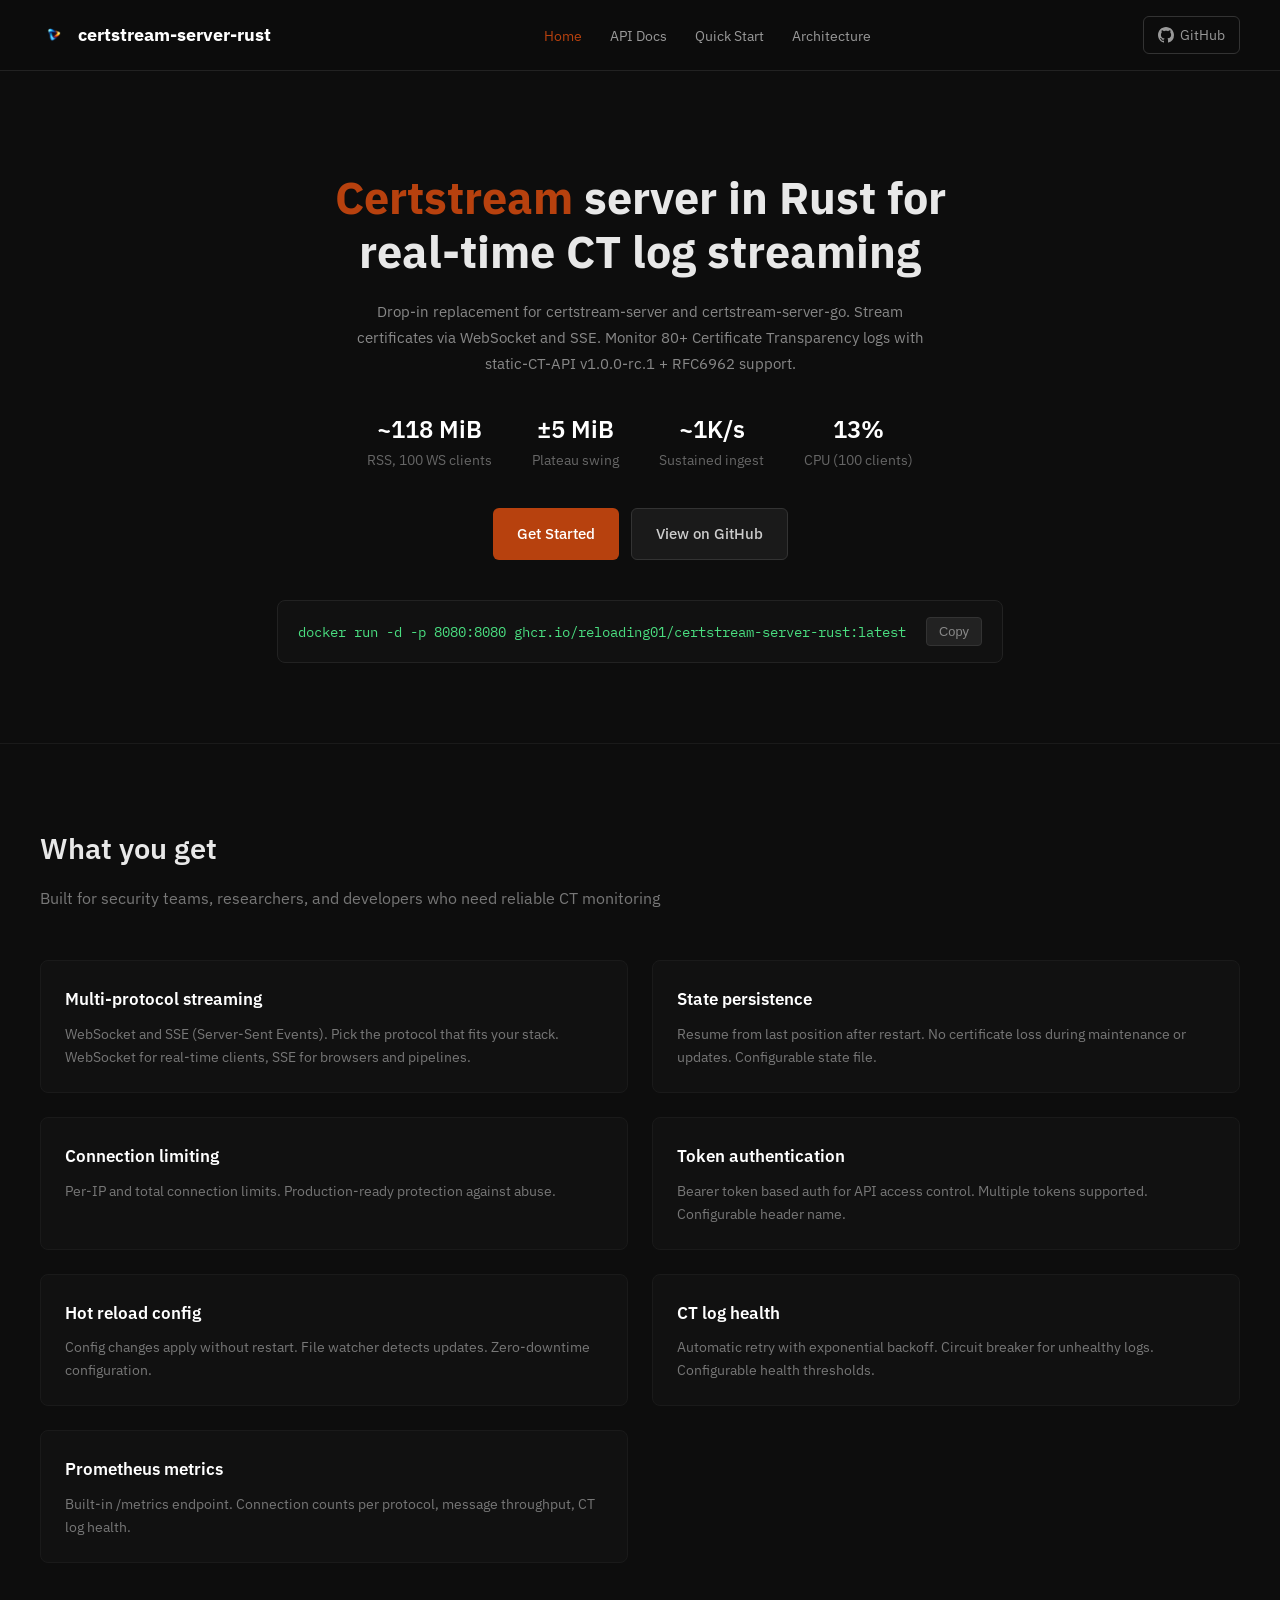
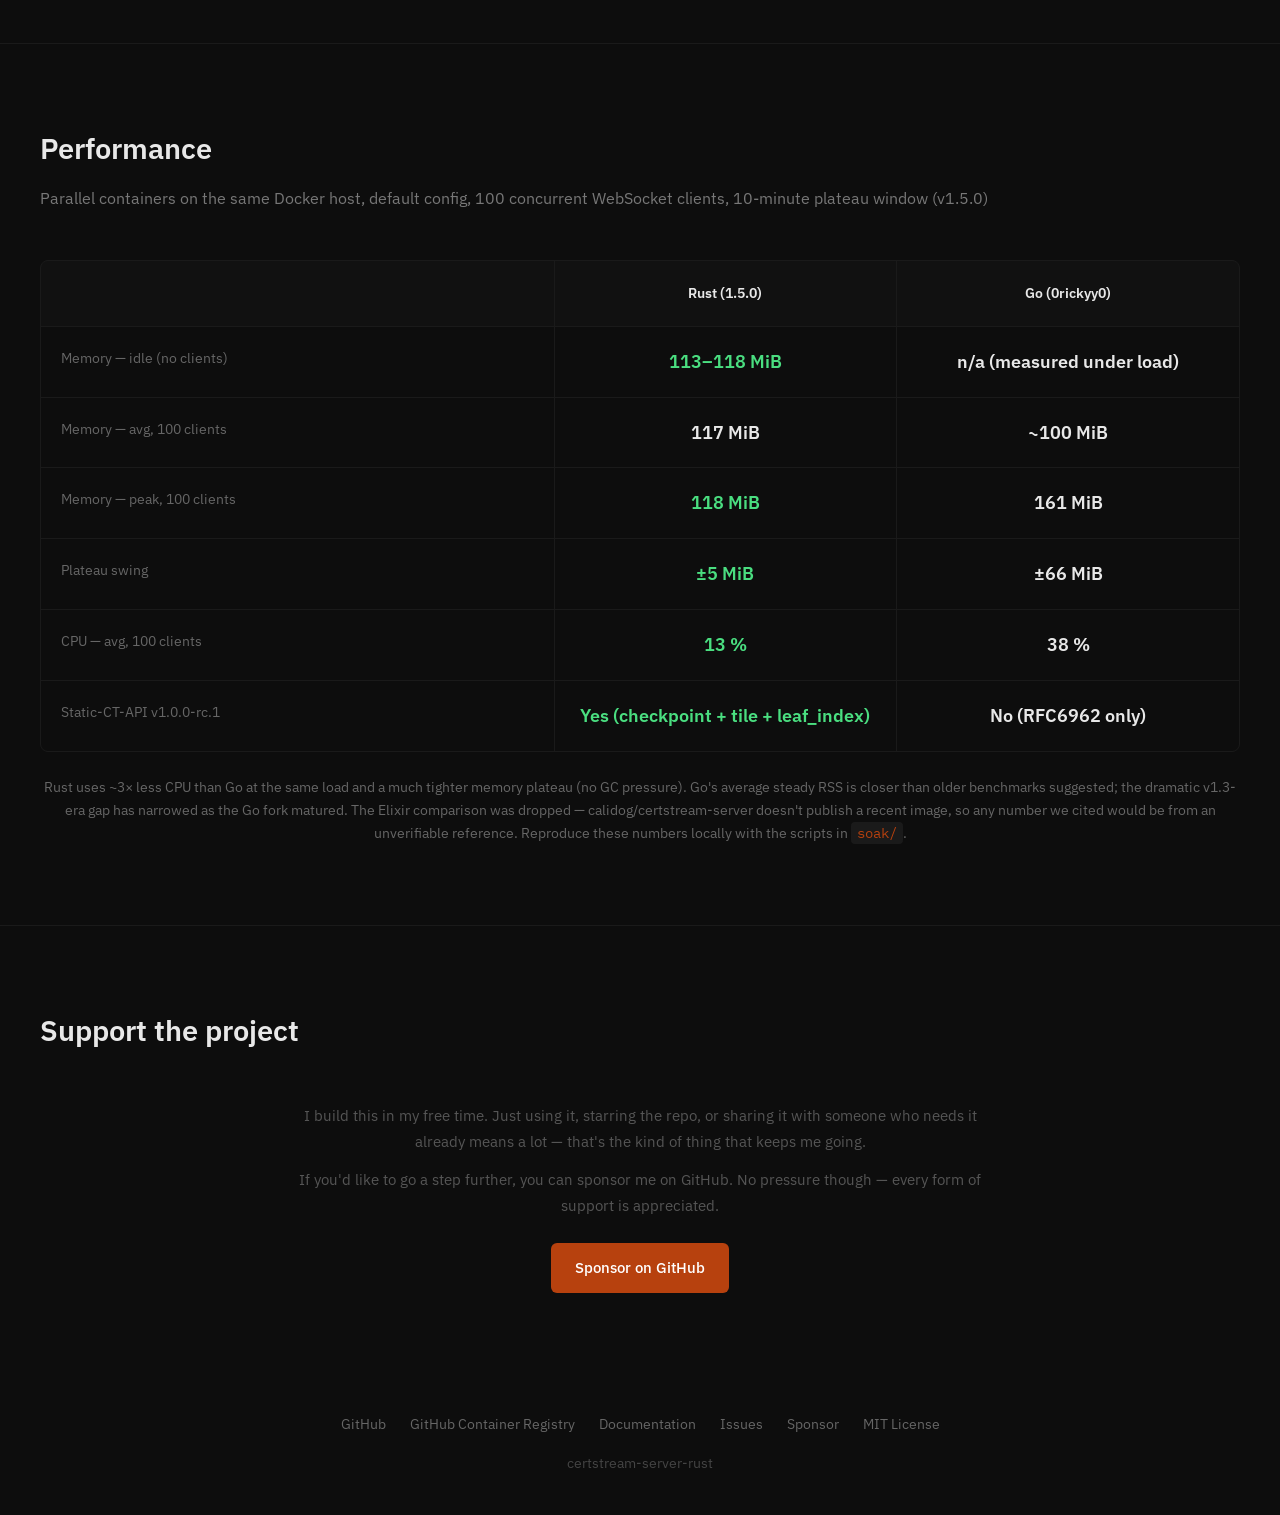
==== docs/index.html @ 07f06d92 "v1.5.0: correctness sweep, tier removal, memory tuning, dep upgrade major data-integrity fixes (full" ====
<!DOCTYPE html>
<html lang="en">
<head>
    <!-- Google tag (gtag.js) -->
    <script async src="https://www.googletagmanager.com/gtag/js?id=G-FKL0PZPXZL"></script>
    <script>
      window.dataLayer = window.dataLayer || [];
      function gtag(){dataLayer.push(arguments);}
      gtag("js", new Date());
      gtag("config", "G-FKL0PZPXZL");
    </script>
    <meta charset="UTF-8">
    <meta name="viewport" content="width=device-width, initial-scale=1.0">
    <title>Certstream Server Rust - Real-Time Certificate Transparency Log Streaming</title>
    <meta name="description" content="Certstream server written in Rust for real-time SSL/TLS certificate streaming. Aggregates certificates from 80+ CT logs via WebSocket and SSE. Drop-in replacement for certstream-server and certstream-server-go. ~118 MiB stable RSS, single shared issuer cache, static-CT-API v1.0.0-rc.1.">
    <meta name="keywords" content="certstream, certstream server, certstream rust, certstream-server-rust, certificate transparency, CT logs, SSL certificates, TLS certificates, real-time streaming, websocket, sse, rust server">
    <meta name="author" content="reloading01">
    <meta name="robots" content="index, follow">
    <link rel="canonical" href="https://certstream.dev/">
    <meta property="og:type" content="website">
    <meta property="og:url" content="https://certstream.dev/">
    <meta property="og:title" content="Certstream Server Rust - Real-Time Certificate Transparency Streaming">
    <meta property="og:description" content="Certstream server in Rust for real-time certificate streaming. Aggregates SSL/TLS certs from 80+ CT logs. WebSocket and SSE support. Zero-copy pipeline, ~118 MiB stable RSS under load.">
    <meta property="og:site_name" content="certstream-server-rust">
    <meta name="twitter:card" content="summary_large_image">
    <meta name="twitter:title" content="Certstream Server Rust - Real-Time Certificate Streaming">
    <meta name="twitter:description" content="Stream SSL/TLS certificates from 80+ CT logs in real-time. WebSocket and SSE. ~118 MiB stable RSS, ±5 MiB plateau under load. Static-CT-API v1.0.0-rc.1.">
    <meta name="theme-color" content="#b7410e">
    <link rel="icon" type="image/svg+xml" href="favicon.svg">
    <link rel="preconnect" href="https://fonts.googleapis.com">
    <link rel="preconnect" href="https://fonts.gstatic.com" crossorigin>
    <link href="https://fonts.googleapis.com/css2?family=IBM+Plex+Mono:wght@400;500;600&family=IBM+Plex+Sans:wght@400;500;600;700&display=swap" rel="stylesheet">
    <link rel="stylesheet" href="styles.css">
    <script type="application/ld+json">
    {
        "@context": "https://schema.org",
        "@type": "SoftwareApplication",
        "name": "certstream-server-rust",
        "description": "High-performance Certificate Transparency log streaming server written in Rust",
        "url": "https://certstream.dev/",
        "applicationCategory": "SecurityApplication",
        "operatingSystem": "Linux, macOS, Windows",
        "offers": {
            "@type": "Offer",
            "price": "0",
            "priceCurrency": "USD"
        },
        "aggregateRating": {
            "@type": "AggregateRating",
            "ratingValue": "5",
            "ratingCount": "12",
            "bestRating": "5",
            "worstRating": "1"
        },
        "author": {
            "@type": "Person",
            "name": "reloading01",
            "url": "https://github.com/reloading01"
        },
        "codeRepository": "https://github.com/reloading01/certstream-server-rust",
        "programmingLanguage": "Rust",
        "license": "https://opensource.org/licenses/MIT"
    }
    </script>
    <script type="application/ld+json">
    {
        "@context": "https://schema.org",
        "@type": "FAQPage",
        "mainEntity": [
            {
                "@type": "Question",
                "name": "What is Certstream?",
                "acceptedAnswer": {
                    "@type": "Answer",
                    "text": "Certstream is a service that aggregates certificates from Certificate Transparency logs and streams them in real-time. It provides a firehose of newly issued SSL/TLS certificates that developers can filter and process."
                }
            },
            {
                "@type": "Question",
                "name": "How is certstream-server-rust different from certstream-server-go?",
                "acceptedAnswer": {
                    "@type": "Answer",
                    "text": "certstream-server-rust v1.5.0 maintains ~118 MiB stable RSS under load (100 WebSocket clients), with a tight ±5 MiB plateau vs Go's ±66 MiB GC-driven swing. At the same load Rust uses ~3x less CPU than 0rickyy0/certstream-server-go. It also implements static-CT-API v1.0.0-rc.1 (checkpoint + tile + leaf_index extension), which the Go fork doesn't, and supports SSE in addition to WebSocket."
                }
            },
            {
                "@type": "Question",
                "name": "What protocols does certstream-server-rust support?",
                "acceptedAnswer": {
                    "@type": "Answer",
                    "text": "certstream-server-rust supports WebSocket and Server-Sent Events (SSE). This allows integration with browsers, command-line tools, and data pipelines."
                }
            },
            {
                "@type": "Question",
                "name": "Is there a free certstream API available?",
                "acceptedAnswer": {
                    "@type": "Answer",
                    "text": "You can self-host certstream-server-rust for free using Docker. Run `docker run -d -p 8080:8080 ghcr.io/reloading01/certstream-server-rust:latest` and connect via WebSocket at ws://localhost:8080/ or SSE at http://localhost:8080/sse."
                }
            },
            {
                "@type": "Question",
                "name": "How do I connect to the certstream API?",
                "acceptedAnswer": {
                    "@type": "Answer",
                    "text": "Self-host with Docker, then connect to ws://localhost:8080/ via WebSocket, or use `curl -N http://localhost:8080/sse` for Server-Sent Events. Python users can use the certstream library: certstream.listen_for_events(callback, url='ws://localhost:8080/'). See the Quick Start guide for details."
                }
            },
            {
                "@type": "Question",
                "name": "What can I use the certstream API for?",
                "acceptedAnswer": {
                    "@type": "Answer",
                    "text": "Common use cases: phishing domain detection, brand monitoring, security research, threat intelligence, certificate inventory, and discovering newly registered domains. The certstream API streams every newly issued SSL/TLS certificate in real-time from 60+ Certificate Transparency logs."
                }
            }
        ]
    }
    </script>
</head>
<body>
    <header>
        <div class="wrap">
            <a href="/" class="logo"><img src="logo.png" alt="Certstream" style="height:28px;width:auto;display:block;">certstream-server-rust</a>
            <nav>
                <ul class="nav-links">
                    <li><a href="/" class="active">Home</a></li>
                    <li><a href="docs.html">API Docs</a></li>
                    <li><a href="quickstart.html">Quick Start</a></li>
                    <li><a href="architecture.html">Architecture</a></li>
                </ul>
            </nav>
            <button class="mobile-menu-btn" onclick="document.getElementById('mobile-nav').classList.add('active')"><span></span><span></span><span></span></button>
            <a href="https://github.com/reloading01/certstream-server-rust" class="gh-link" target="_blank" rel="noopener">
                <svg width="16" height="16" viewBox="0 0 24 24" fill="currentColor"><path d="M12 0C5.37 0 0 5.37 0 12c0 5.31 3.435 9.795 8.205 11.385.6.105.825-.255.825-.57 0-.285-.015-1.23-.015-2.235-3.015.555-3.795-.735-4.035-1.41-.135-.345-.72-1.41-1.23-1.695-.42-.225-1.02-.78-.015-.795.945-.015 1.62.87 1.845 1.23 1.08 1.815 2.805 1.305 3.495.99.105-.78.42-1.305.765-1.605-2.67-.3-5.46-1.335-5.46-5.925 0-1.305.465-2.385 1.23-3.225-.12-.3-.54-1.53.12-3.18 0 0 1.005-.315 3.3 1.23.96-.27 1.98-.405 3-.405s2.04.135 3 .405c2.295-1.56 3.3-1.23 3.3-1.23.66 1.65.24 2.88.12 3.18.765.84 1.23 1.905 1.23 3.225 0 4.605-2.805 5.625-5.475 5.925.435.375.81 1.095.81 2.22 0 1.605-.015 2.895-.015 3.3 0 .315.225.69.825.57A12.02 12.02 0 0024 12c0-6.63-5.37-12-12-12z"/></svg>
                GitHub
            </a>
        </div>
    </header>
    <div class="mobile-nav" id="mobile-nav">
        <div class="mobile-nav-header">
            <a href="/" class="logo"><img src="logo.png" alt="Certstream" style="height:28px;width:auto;display:block;">certstream-server-rust</a>
            <button class="mobile-nav-close" onclick="document.getElementById('mobile-nav').classList.remove('active')">&times;</button>
        </div>
        <ul class="mobile-nav-links">
            <li><a href="/" class="active">Home</a></li>
            <li><a href="docs.html">API Docs</a></li>
            <li><a href="quickstart.html">Quick Start</a></li>
            <li><a href="architecture.html">Architecture</a></li>
            <li><a href="https://github.com/reloading01/certstream-server-rust" target="_blank" rel="noopener">GitHub</a></li>
        </ul>
    </div>

    <main>
        <section class="hero">
            <div class="wrap">
                <h1><span class="hl">Certstream</span> server in Rust for real-time CT log streaming</h1>
                <p class="hero-desc">
                    Drop-in replacement for certstream-server and certstream-server-go. Stream certificates via WebSocket and SSE.
                    Monitor 80+ Certificate Transparency logs with static-CT-API v1.0.0-rc.1 + RFC6962 support.
                </p>
                <div class="hero-stats">
                    <div class="hero-stat">
                        <strong>~118 MiB</strong>
                        <span>RSS, 100 WS clients</span>
                    </div>
                    <div class="hero-stat">
                        <strong>±5 MiB</strong>
                        <span>Plateau swing</span>
                    </div>
                    <div class="hero-stat">
                        <strong>~1K/s</strong>
                        <span>Sustained ingest</span>
                    </div>
                    <div class="hero-stat">
                        <strong>13%</strong>
                        <span>CPU (100 clients)</span>
                    </div>
                    </div>
                </div>
                <div class="hero-actions">
                    <a href="https://github.com/reloading01/certstream-server-rust#quick-start" class="btn btn-primary" target="_blank" rel="noopener">Get Started</a>
                    <a href="https://github.com/reloading01/certstream-server-rust" class="btn btn-secondary" target="_blank" rel="noopener">View on GitHub</a>
                </div>
                <div class="install-box">
                    <code>docker run -d -p 8080:8080 ghcr.io/reloading01/certstream-server-rust:latest</code>
                    <button onclick="navigator.clipboard.writeText('docker run -d -p 8080:8080 ghcr.io/reloading01/certstream-server-rust:latest');this.textContent='Copied!'">Copy</button>
                </div>
            </div>
        </section>

        <section id="features">
            <div class="wrap">
                <div class="section-header">
                    <h2>What you get</h2>
                    <p>Built for security teams, researchers, and developers who need reliable CT monitoring</p>
                </div>
                <div class="features-list">
                    <div class="feature-item">
                        <h3>Multi-protocol streaming</h3>
                        <p>WebSocket and SSE (Server-Sent Events). Pick the protocol that fits your stack. WebSocket for real-time clients, SSE for browsers and pipelines.</p>
                    </div>
                    <div class="feature-item">
                        <h3>State persistence</h3>
                        <p>Resume from last position after restart. No certificate loss during maintenance or updates. Configurable state file.</p>
                    </div>
                    <div class="feature-item">
                        <h3>Connection limiting</h3>
                        <p>Per-IP and total connection limits. Production-ready protection against abuse.</p>
                    </div>
                    <div class="feature-item">
                        <h3>Token authentication</h3>
                        <p>Bearer token based auth for API access control. Multiple tokens supported. Configurable header name.</p>
                    </div>
                    <div class="feature-item">
                        <h3>Hot reload config</h3>
                        <p>Config changes apply without restart. File watcher detects updates. Zero-downtime configuration.</p>
                    </div>
                    <div class="feature-item">
                        <h3>CT log health</h3>
                        <p>Automatic retry with exponential backoff. Circuit breaker for unhealthy logs. Configurable health thresholds.</p>
                    </div>
                    <div class="feature-item">
                        <h3>Prometheus metrics</h3>
                        <p>Built-in /metrics endpoint. Connection counts per protocol, message throughput, CT log health.</p>
                    </div>
                </div>
            </div>
        </section>

        <section id="performance">
            <div class="wrap">
                <div class="section-header">
                    <h2>Performance</h2>
                    <p>Parallel containers on the same Docker host, default config, 100 concurrent WebSocket clients, 10-minute plateau window (v1.5.0)</p>
                </div>
                <div class="comparison-grid" style="grid-template-columns: 1.5fr 1fr 1fr;">
                    <div class="comparison-cell header"></div>
                    <div class="comparison-cell header">Rust (1.5.0)</div>
                    <div class="comparison-cell header">Go (0rickyy0)</div>
                    <div class="comparison-cell label">Memory — idle (no clients)</div>
                    <div class="comparison-cell"><span class="value best">113–118 MiB</span></div>
                    <div class="comparison-cell"><span class="value">n/a (measured under load)</span></div>
                    <div class="comparison-cell label">Memory — avg, 100 clients</div>
                    <div class="comparison-cell"><span class="value">117 MiB</span></div>
                    <div class="comparison-cell"><span class="value">~100 MiB</span></div>
                    <div class="comparison-cell label">Memory — peak, 100 clients</div>
                    <div class="comparison-cell"><span class="value best">118 MiB</span></div>
                    <div class="comparison-cell"><span class="value">161 MiB</span></div>
                    <div class="comparison-cell label">Plateau swing</div>
                    <div class="comparison-cell"><span class="value best">±5 MiB</span></div>
                    <div class="comparison-cell"><span class="value">±66 MiB</span></div>
                    <div class="comparison-cell label">CPU — avg, 100 clients</div>
                    <div class="comparison-cell"><span class="value best">13 %</span></div>
                    <div class="comparison-cell"><span class="value">38 %</span></div>
                    <div class="comparison-cell label">Static-CT-API v1.0.0-rc.1</div>
                    <div class="comparison-cell"><span class="value best">Yes (checkpoint + tile + leaf_index)</span></div>
                    <div class="comparison-cell"><span class="value">No (RFC6962 only)</span></div>
                </div>
                <p style="margin-top: 24px; color: #666; font-size: 0.85rem; text-align: center;">
                    Rust uses ~3× less CPU than Go at the same load and a much tighter memory plateau (no GC pressure). Go's average steady RSS is closer than older benchmarks suggested; the dramatic v1.3-era gap has narrowed as the Go fork matured. The Elixir comparison was dropped — calidog/certstream-server doesn't publish a recent image, so any number we cited would be from an unverifiable reference. Reproduce these numbers locally with the scripts in <code>soak/</code>.
                </p>
            </div>
        </section>

        <section id="support">
            <div class="wrap">
                <div class="section-header">
                    <h2>Support the project</h2>
                </div>
                <p style="max-width: 720px; margin: 0 auto; text-align: center; color: #555; line-height: 1.7;">
                    I build this in my free time. Just using it, starring the repo, or sharing it with someone who needs it already means a lot — that's the kind of thing that keeps me going.
                </p>
                <p style="max-width: 720px; margin: 12px auto 24px; text-align: center; color: #555; line-height: 1.7;">
                    If you'd like to go a step further, you can sponsor me on GitHub. No pressure though — every form of support is appreciated.
                </p>
                <div style="text-align: center;">
                    <a href="https://github.com/sponsors/reloading01" class="btn btn-primary" target="_blank" rel="noopener">Sponsor on GitHub</a>
                </div>
            </div>
        </section>

    </main>

    <footer>
        <div class="wrap">
            <div class="links">
                <a href="https://github.com/reloading01/certstream-server-rust" target="_blank" rel="noopener">GitHub</a>
                <a href="https://github.com/reloading01/certstream-server-rust/pkgs/container/certstream-server-rust" target="_blank" rel="noopener">GitHub Container Registry</a>
                <a href="docs.html">Documentation</a>
                <a href="https://github.com/reloading01/certstream-server-rust/issues" target="_blank" rel="noopener">Issues</a>
                <a href="https://github.com/sponsors/reloading01" target="_blank" rel="noopener">Sponsor</a>
                <a href="https://github.com/reloading01/certstream-server-rust/blob/main/LICENSE" target="_blank" rel="noopener">MIT License</a>
            </div>
            <p>certstream-server-rust</p>
        </div>
    </footer>
</body>
</html>
---- docs/styles.css ----
* { margin: 0; padding: 0; box-sizing: border-box; }
body {
    font-family: 'IBM Plex Sans', system-ui, sans-serif;
    background: #0d0d0d;
    color: #e8e8e8;
    line-height: 1.7;
}
code, pre, .mono { font-family: 'IBM Plex Mono', monospace; }
a { color: #b7410e; text-decoration: none; }
a:hover { text-decoration: underline; }
.wrap { max-width: 1400px; margin: 0 auto; padding: 0 40px; }

header {
    border-bottom: 1px solid #222;
    padding: 16px 0;
    position: sticky;
    top: 0;
    background: rgba(13,13,13,0.95);
    backdrop-filter: blur(8px);
    z-index: 100;
}
header .wrap {
    display: flex;
    justify-content: space-between;
    align-items: center;
}
.logo {
    font-weight: 700;
    font-size: 1.1rem;
    color: #fff;
    display: flex;
    align-items: center;
    gap: 10px;
}
.logo img {
    height: 56px;
    width: auto;
    display: block;
    flex-shrink: 0;
    border-radius: 6px;
    mix-blend-mode: lighten;
}
.logo:hover { text-decoration: none; }
.nav-links {
    display: flex;
    gap: 28px;
    list-style: none;
}
.nav-links a { color: #999; font-size: 0.9rem; }
.nav-links a:hover { color: #fff; text-decoration: none; }
.nav-links a.active { color: #b7410e; }
.gh-link {
    display: flex;
    align-items: center;
    gap: 6px;
    color: #999;
    font-size: 0.9rem;
    border: 1px solid #333;
    padding: 6px 14px;
    border-radius: 6px;
}
.gh-link:hover { border-color: #555; color: #fff; text-decoration: none; }

.hero {
    padding: 100px 0 80px;
    border-bottom: 1px solid #1a1a1a;
    text-align: center;
}
.hero h1 {
    font-size: 2.8rem;
    font-weight: 700;
    line-height: 1.2;
    margin-bottom: 20px;
    max-width: 700px;
    margin-left: auto;
    margin-right: auto;
}
.hero h1 .hl { color: #b7410e; }
.hero-desc {
    font-size: 1.15rem;
    color: #888;
    max-width: 600px;
    margin: 0 auto 32px;
}
.hero-stats {
    display: flex;
    gap: 40px;
    margin-bottom: 36px;
    flex-wrap: wrap;
    justify-content: center;
}
.hero-stat { display: flex; flex-direction: column; }
.hero-stat strong { font-size: 1.5rem; color: #fff; font-weight: 600; }
.hero-stat span { font-size: 0.85rem; color: #666; }
.hero-actions { display: flex; gap: 12px; flex-wrap: wrap; justify-content: center; }

.btn {
    padding: 12px 24px;
    border-radius: 6px;
    font-weight: 500;
    font-size: 0.95rem;
    display: inline-flex;
    align-items: center;
    gap: 8px;
}
.btn-primary { background: #b7410e; color: #fff; }
.btn-primary:hover { background: #9a370c; text-decoration: none; }
.btn-secondary { background: #1a1a1a; color: #ccc; border: 1px solid #333; }
.btn-secondary:hover { border-color: #555; text-decoration: none; }

.install-box {
    background: #111;
    border: 1px solid #222;
    border-radius: 8px;
    padding: 16px 20px;
    margin: 40px auto 0;
    display: inline-flex;
    justify-content: space-between;
    align-items: center;
    gap: 20px;
}
.install-box code { color: #4ade80; font-size: 0.9rem; }
.install-box button {
    background: #222;
    border: 1px solid #333;
    color: #888;
    padding: 6px 12px;
    border-radius: 4px;
    cursor: pointer;
    font-size: 0.8rem;
}
.install-box button:hover { color: #fff; border-color: #444; }

section { padding: 80px 0; border-bottom: 1px solid #1a1a1a; }
section:last-of-type { border-bottom: none; }
.section-header { margin-bottom: 48px; }
.section-header h2 { font-size: 1.8rem; font-weight: 600; margin-bottom: 12px; }
.section-header p { color: #777; font-size: 1rem; }
section h3 { font-size: 1.1rem; font-weight: 600; color: #ccc; margin-bottom: 16px; margin-top: 32px; }
section h3:first-of-type { margin-top: 0; }
section > .wrap > p { color: #888; font-size: 0.95rem; }
section > .wrap > p code { background: #1a1a1a; padding: 2px 6px; border-radius: 4px; color: #b7410e; font-size: 0.85rem; }
section > .wrap > p strong { color: #4ade80; }

.page-header {
    padding: 60px 0 40px;
    border-bottom: 1px solid #1a1a1a;
}
.page-header h1 { font-size: 2.2rem; font-weight: 700; margin-bottom: 12px; }
.page-header p { color: #777; font-size: 1.1rem; }

.features-list { display: grid; grid-template-columns: repeat(2, 1fr); gap: 24px; }
.feature-item {
    background: #111;
    border: 1px solid #1a1a1a;
    border-radius: 8px;
    padding: 24px;
}
.feature-item h3 { font-size: 1.05rem; font-weight: 600; margin-bottom: 8px; color: #fff; }
.feature-item h3 a { color: #b7410e; }
.feature-item h3 a:hover { color: #d4520f; }
.feature-item p { color: #777; font-size: 0.9rem; line-height: 1.6; }
.feature-item ul { list-style: none; margin: 0; padding: 0; }
.feature-item ul li {
    color: #777;
    font-size: 0.9rem;
    line-height: 1.6;
    padding: 4px 0;
    padding-left: 16px;
    position: relative;
}
.feature-item ul li::before {
    content: "•";
    color: #b7410e;
    position: absolute;
    left: 0;
}
.feature-item ul li strong { color: #ccc; font-weight: 500; }

.endpoints-table { width: 100%; border-collapse: collapse; }
.endpoints-table th, .endpoints-table td {
    text-align: left;
    padding: 14px 16px;
    border-bottom: 1px solid #1a1a1a;
}
.endpoints-table th {
    color: #666;
    font-weight: 500;
    font-size: 0.85rem;
    text-transform: uppercase;
    letter-spacing: 0.5px;
}
.endpoints-table td { color: #999; }
.endpoints-table td strong { color: #4ade80; font-weight: 600; }
.endpoints-table code {
    background: #1a1a1a;
    padding: 4px 8px;
    border-radius: 4px;
    color: #b7410e;
    font-size: 0.85rem;
}

.code-examples { display: grid; grid-template-columns: repeat(3, 1fr); gap: 24px; }
.code-example {
    background: #0a0a0a;
    border: 1px solid #1a1a1a;
    border-radius: 8px;
    overflow: hidden;
}
.code-example-header {
    background: #111;
    padding: 12px 16px;
    border-bottom: 1px solid #1a1a1a;
    display: flex;
    align-items: center;
    gap: 8px;
}
.code-example-header .lang { font-weight: 600; font-size: 0.9rem; color: #fff; }
.code-example-header .tag {
    font-size: 0.7rem;
    background: #222;
    padding: 2px 8px;
    border-radius: 10px;
    color: #888;
}
.code-example pre {
    padding: 20px;
    overflow-x: auto;
    font-size: 0.85rem;
    line-height: 1.6;
    color: #aaa;
    white-space: pre-wrap;
    word-break: break-word;
}
.code-example .kw { color: #c678dd; }
.code-example .fn { color: #61afef; }
.code-example .str { color: #98c379; }
.code-example .cm { color: #5c6370; }
.code-example .var { color: #e5c07b; }

.clients-grid { display: grid; grid-template-columns: 1fr; gap: 12px; }
.client-card {
    background: #111;
    border: 1px solid #1a1a1a;
    border-radius: 8px;
    padding: 16px 24px;
    display: grid;
    grid-template-columns: 140px 1fr;
    align-items: center;
    gap: 24px;
}
.client-card-info h4 { font-size: 1rem; margin-bottom: 2px; color: #fff; }
.client-card-info p { font-size: 0.8rem; color: #666; margin: 0; }
.client-card code {
    display: block;
    background: #0a0a0a;
    padding: 12px 16px;
    border-radius: 6px;
    font-size: 0.9rem;
    color: #4ade80;
}

.comparison-grid {
    display: grid;
    grid-template-columns: repeat(3, 1fr);
    gap: 1px;
    background: #1a1a1a;
    border: 1px solid #1a1a1a;
    border-radius: 8px;
    overflow: hidden;
}
.comparison-cell { background: #0d0d0d; padding: 20px; text-align: center; }
.comparison-cell.header { background: #111; font-weight: 600; font-size: 0.9rem; }
.comparison-cell.label { text-align: left; color: #666; font-size: 0.85rem; }
.comparison-cell .value { font-size: 1.1rem; font-weight: 600; }
.comparison-cell .value.best { color: #4ade80; }

.usecases-grid { display: grid; grid-template-columns: repeat(2, 1fr); gap: 20px; }
.usecase { padding: 24px; border-left: 3px solid #222; }
.usecase:hover { border-left-color: #b7410e; }
.usecase h4 { font-size: 1rem; margin-bottom: 8px; color: #fff; }
.usecase p { color: #666; font-size: 0.9rem; }

.live-demo-container { display: grid; grid-template-columns: 1fr 300px; gap: 24px; }
.live-demo-box {
    background: #0a0a0a;
    border: 1px solid #1a1a1a;
    border-radius: 8px;
    overflow: hidden;
}
.live-demo-header {
    background: #111;
    padding: 12px 16px;
    border-bottom: 1px solid #1a1a1a;
    display: flex;
    justify-content: space-between;
    align-items: center;
}
.live-demo-header .title { display: flex; align-items: center; gap: 10px; font-size: 0.9rem; color: #fff; }
.live-demo-header .status-dot { width: 8px; height: 8px; border-radius: 50%; background: #666; }
.live-demo-header .status-dot.connected { background: #4ade80; }
.live-demo-header .status-dot.connecting { background: #fbbf24; animation: pulse 1s infinite; }
.live-demo-header .status-dot.error { background: #f87171; }
@keyframes pulse { 0%, 100% { opacity: 1; } 50% { opacity: 0.5; } }
.live-demo-controls { display: flex; gap: 8px; }
.live-demo-controls button {
    background: #222;
    border: 1px solid #333;
    color: #999;
    padding: 6px 14px;
    border-radius: 4px;
    cursor: pointer;
    font-size: 0.8rem;
    transition: all 0.2s;
}
.live-demo-controls button:hover { background: #333; color: #fff; }
.live-demo-controls button.active { background: #b7410e; border-color: #b7410e; color: #fff; }
.live-demo-controls select {
    background: #222;
    border: 1px solid #333;
    color: #999;
    padding: 6px 10px;
    border-radius: 4px;
    font-size: 0.8rem;
    cursor: pointer;
}
.live-demo-stream {
    height: 400px;
    overflow-y: auto;
    padding: 12px;
    font-size: 0.8rem;
    line-height: 1.5;
}
.live-demo-stream::-webkit-scrollbar { width: 6px; }
.live-demo-stream::-webkit-scrollbar-track { background: #111; }
.live-demo-stream::-webkit-scrollbar-thumb { background: #333; border-radius: 3px; }
.cert-entry {
    padding: 10px 12px;
    margin-bottom: 8px;
    background: #111;
    border-radius: 6px;
    border-left: 3px solid #b7410e;
    animation: slideIn 0.3s ease;
}
@keyframes slideIn { from { opacity: 0; transform: translateX(-10px); } to { opacity: 1; transform: translateX(0); } }
.cert-entry .domains {
    color: #4ade80;
    font-family: 'IBM Plex Mono', monospace;
    word-break: break-all;
    margin-bottom: 4px;
}
.cert-entry .meta { color: #666; font-size: 0.75rem; display: flex; gap: 12px; flex-wrap: wrap; }
.live-stats { display: flex; flex-direction: column; gap: 12px; }
.live-stat-card {
    background: #111;
    border: 1px solid #1a1a1a;
    border-radius: 8px;
    padding: 16px;
}
.live-stat-card h4 {
    font-size: 0.75rem;
    color: #666;
    text-transform: uppercase;
    letter-spacing: 0.5px;
    margin-bottom: 8px;
}
.live-stat-card .value { font-size: 1.5rem; font-weight: 600; color: #fff; }
.live-stat-card .value.highlight { color: #4ade80; }

.rate-limits-grid {
    display: grid;
    grid-template-columns: repeat(4, 1fr);
    gap: 16px;
    margin-bottom: 32px;
}
.rate-limit-card {
    background: #111;
    border: 1px solid #1a1a1a;
    border-radius: 8px;
    padding: 20px;
    text-align: center;
}
.rate-limit-card .limit-value { font-size: 1.8rem; font-weight: 700; color: #b7410e; margin-bottom: 4px; }
.rate-limit-card .limit-label { font-size: 0.85rem; color: #666; }

.hosting-options { display: grid; grid-template-columns: 1fr 1fr; gap: 24px; }
.hosting-option {
    background: #111;
    border: 1px solid #1a1a1a;
    border-radius: 8px;
    padding: 28px;
    position: relative;
}
.hosting-option.recommended { border-color: #b7410e; }
.hosting-option .badge {
    position: absolute;
    top: -10px;
    right: 20px;
    background: #b7410e;
    color: #fff;
    font-size: 0.7rem;
    padding: 4px 10px;
    border-radius: 4px;
    font-weight: 600;
}
.hosting-option h4 { font-size: 1.2rem; margin-bottom: 8px; color: #fff; }
.hosting-option .price { font-size: 1.5rem; font-weight: 700; color: #4ade80; margin-bottom: 16px; }
.hosting-option ul { list-style: none; margin-bottom: 20px; }
.hosting-option ul li {
    padding: 8px 0;
    color: #888;
    font-size: 0.9rem;
    display: flex;
    align-items: center;
    gap: 8px;
}
.hosting-option ul li::before { content: "\2713"; color: #4ade80; font-weight: bold; }
.hosting-option .action-btn {
    display: block;
    text-align: center;
    padding: 12px;
    border-radius: 6px;
    font-weight: 500;
    font-size: 0.9rem;
}
.hosting-option .action-btn.primary { background: #b7410e; color: #fff; }
.hosting-option .action-btn.primary:hover { background: #9a370c; text-decoration: none; }
.hosting-option .action-btn.secondary { background: #222; color: #ccc; border: 1px solid #333; }
.hosting-option .action-btn.secondary:hover { border-color: #555; text-decoration: none; }

footer {
    padding: 40px 0;
    text-align: center;
    color: #444;
    font-size: 0.85rem;
}
footer a { color: #666; }
footer .links { display: flex; justify-content: center; gap: 24px; margin-bottom: 16px; }

.mobile-menu-btn {
    display: none;
    background: none;
    border: none;
    color: #999;
    padding: 8px;
    cursor: pointer;
    flex-direction: column;
    gap: 5px;
    align-items: center;
    justify-content: center;
}
.mobile-menu-btn:hover { color: #fff; }
.mobile-menu-btn span {
    display: block;
    width: 22px;
    height: 2px;
    background: currentColor;
    border-radius: 1px;
    transition: all 0.2s;
}
.mobile-nav {
    display: none;
    position: fixed;
    top: 0;
    left: 0;
    right: 0;
    bottom: 0;
    background: rgba(13,13,13,0.98);
    z-index: 200;
    flex-direction: column;
    padding: 20px;
}
.mobile-nav.active { display: flex; }
.mobile-nav-header {
    display: flex;
    justify-content: space-between;
    align-items: center;
    padding-bottom: 20px;
    border-bottom: 1px solid #222;
    margin-bottom: 20px;
}
.mobile-nav-close {
    background: none;
    border: none;
    color: #999;
    font-size: 1.5rem;
    cursor: pointer;
    padding: 8px;
}
.mobile-nav-close:hover { color: #fff; }
.mobile-nav-links {
    list-style: none;
    display: flex;
    flex-direction: column;
    gap: 8px;
}
.mobile-nav-links a {
    display: block;
    padding: 16px 20px;
    color: #999;
    font-size: 1.1rem;
    border-radius: 8px;
    transition: all 0.2s;
}
.mobile-nav-links a:hover { background: #1a1a1a; color: #fff; text-decoration: none; }
.mobile-nav-links a.active { color: #b7410e; background: rgba(183,65,14,0.1); }

@media (max-width: 1100px) {
    .code-examples { grid-template-columns: 1fr; }
}

@media (max-width: 900px) {
    .features-list, .usecases-grid, .live-demo-container { grid-template-columns: 1fr; }
    .comparison-grid { grid-template-columns: 1fr 1fr 1fr; }
    .nav-links { display: none; }
    .gh-link { display: none; }
    .mobile-menu-btn { display: flex; }
    .hero { padding: 60px 0 50px; }
    .hero h1 { font-size: 1.8rem; }
    .hero-desc { font-size: 1rem; }
    .hero-stats { gap: 24px; }
    .rate-limits-grid { grid-template-columns: repeat(2, 1fr); }
    .hosting-options { grid-template-columns: 1fr; }
    .page-header { padding: 40px 0 30px; }
    .page-header h1 { font-size: 1.8rem; }
    section { padding: 50px 0; }
    .section-header { margin-bottom: 32px; }
    .section-header h2 { font-size: 1.5rem; }
    .install-box {
        flex-direction: column;
        text-align: center;
        gap: 12px;
        padding: 16px;
    }
    .install-box code { font-size: 0.75rem; word-break: break-all; }
    .endpoints-table { display: block; overflow-x: auto; -webkit-overflow-scrolling: touch; }
    .endpoints-table th, .endpoints-table td { white-space: nowrap; min-width: 120px; }
    footer .links { flex-wrap: wrap; gap: 16px; }
}

@media (max-width: 600px) {
    .wrap { padding: 0 16px; }
    header { padding: 12px 0; }
    .logo { font-size: 0.95rem; }
    .gh-link { padding: 6px 10px; font-size: 0.8rem; }
    .gh-link svg { width: 14px; height: 14px; }
    .hero { padding: 40px 0; }
    .hero h1 { font-size: 1.5rem; line-height: 1.3; }
    .hero-desc { font-size: 0.9rem; margin-bottom: 24px; }
    .hero-stats { flex-direction: column; gap: 12px; align-items: center; }
    .hero-stat { text-align: center; }
    .hero-stat strong { font-size: 1.3rem; }
    .hero-actions { flex-direction: column; width: 100%; }
    .hero-actions .btn { width: 100%; justify-content: center; }
    .install-box { margin: 24px auto 0; width: 100%; }
    .install-box code { font-size: 0.7rem; }
    .comparison-grid { grid-template-columns: 1fr 1fr 1fr; }
    .comparison-cell { padding: 10px 6px; font-size: 0.75rem; }
    .comparison-cell.label { font-size: 0.7rem; }
    .comparison-cell .value { font-size: 0.9rem; }
    .client-card { grid-template-columns: 1fr; gap: 12px; padding: 16px; }
    .client-card code { font-size: 0.75rem; padding: 10px 12px; }
    .rate-limits-grid { grid-template-columns: 1fr 1fr; gap: 12px; }
    .rate-limit-card { padding: 16px; }
    .rate-limit-card .limit-value { font-size: 1.4rem; }
    .feature-item { padding: 20px; }
    .feature-item h3 { font-size: 1rem; }
    .feature-item p, .feature-item ul li { font-size: 0.85rem; }
    .hosting-option { padding: 20px; }
    .hosting-option h4 { font-size: 1.1rem; }
    .hosting-option .price { font-size: 1.3rem; }
    .hosting-option ul li { font-size: 0.85rem; padding: 6px 0; }
    .code-example pre { padding: 16px; font-size: 0.75rem; }
    .code-example-header { padding: 10px 14px; }
    .code-example-header .lang { font-size: 0.85rem; }
    .btn { padding: 14px 20px; font-size: 0.9rem; }
    .page-header { padding: 30px 0 20px; }
    .page-header h1 { font-size: 1.5rem; }
    .page-header p { font-size: 0.95rem; }
    section { padding: 40px 0; }
    .section-header h2 { font-size: 1.3rem; }
    .section-header p { font-size: 0.9rem; }
    footer { padding: 30px 0; }
    footer .links { gap: 12px; }
    footer a { font-size: 0.8rem; }
    footer p { font-size: 0.8rem; }
    .usecase { padding: 16px; }
    .usecase h4 { font-size: 0.95rem; }
    .usecase p { font-size: 0.85rem; }
    .live-demo-header { flex-direction: column; gap: 12px; align-items: flex-start; }
    .live-demo-controls { width: 100%; flex-wrap: wrap; }
    .live-demo-controls select { flex: 1; min-width: 100px; }
    .live-demo-controls button { flex: 1; }
    .live-stat-card { padding: 14px; }
    .live-stat-card h4 { font-size: 0.7rem; }
    .live-stat-card .value { font-size: 1.3rem; }
    .cert-entry { padding: 10px; }
    .cert-entry .domains { font-size: 0.75rem; }
    .cert-entry .meta { font-size: 0.7rem; gap: 8px; }
}
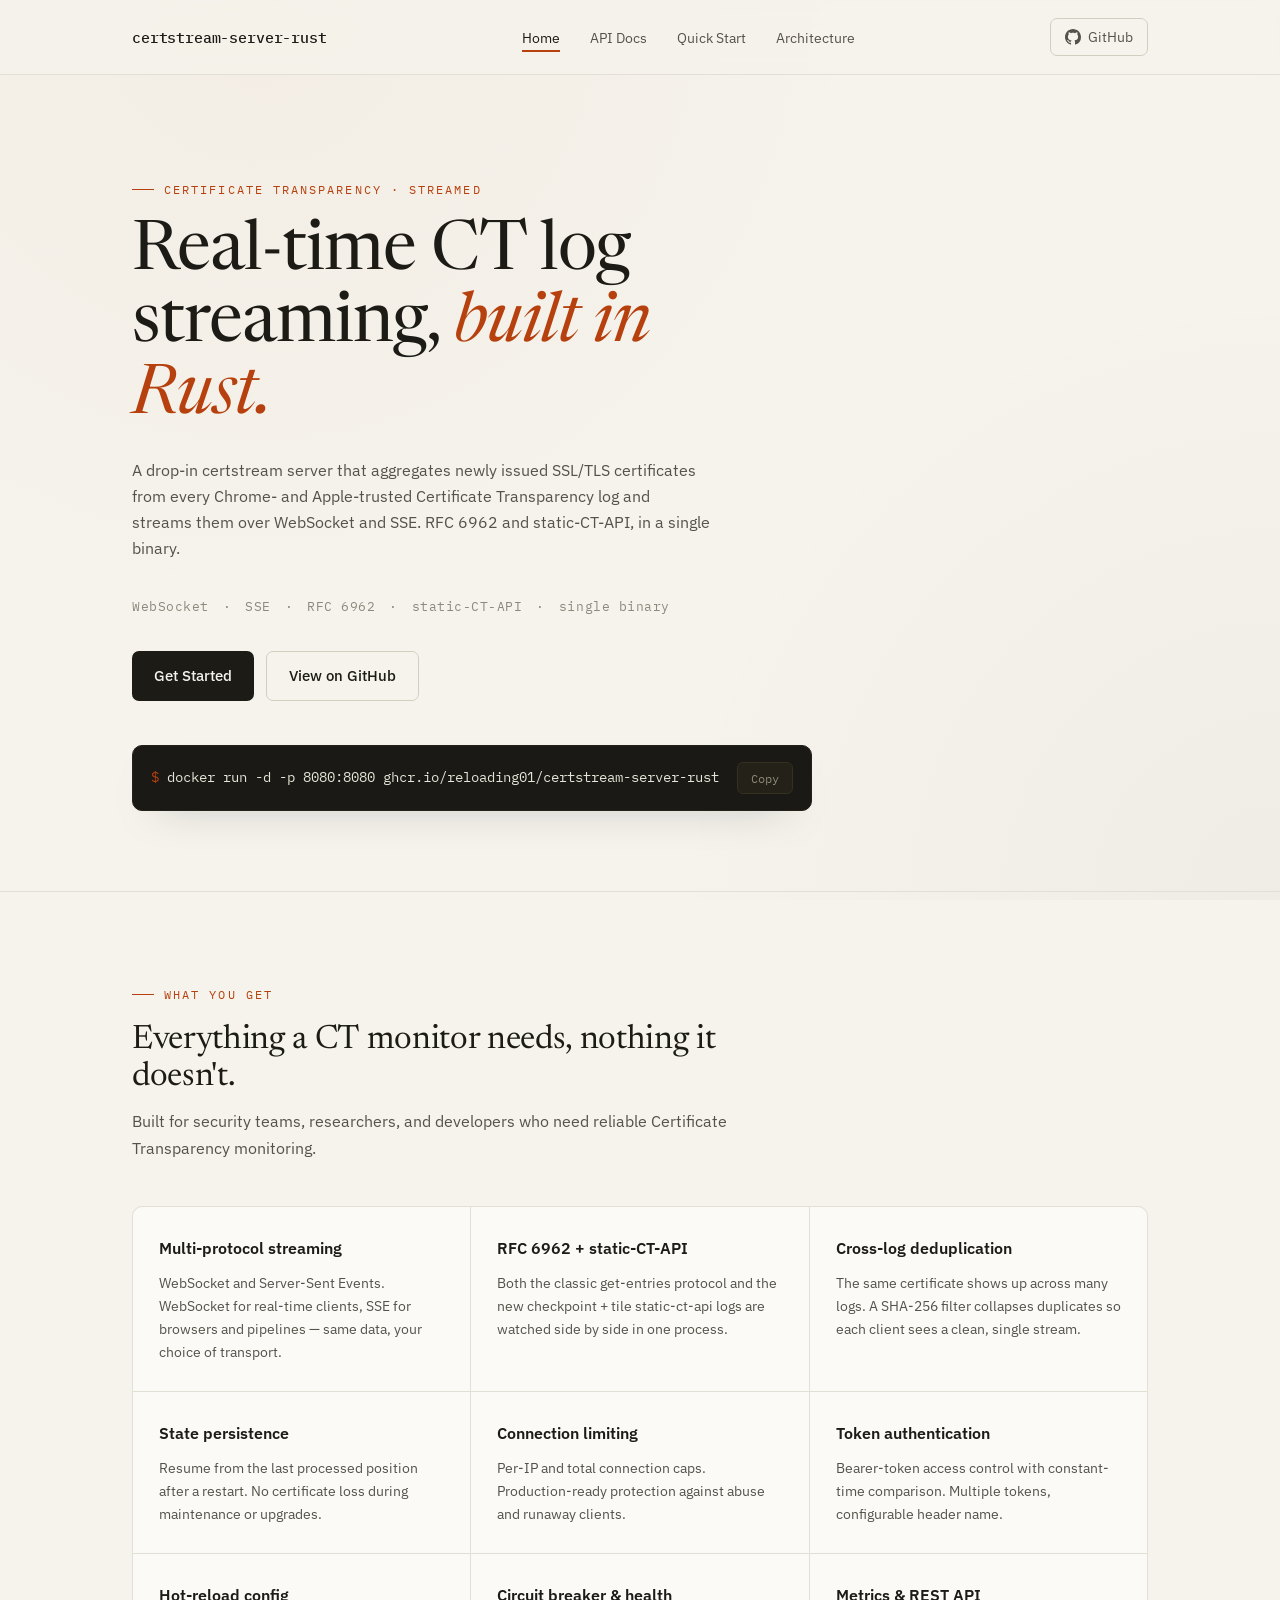
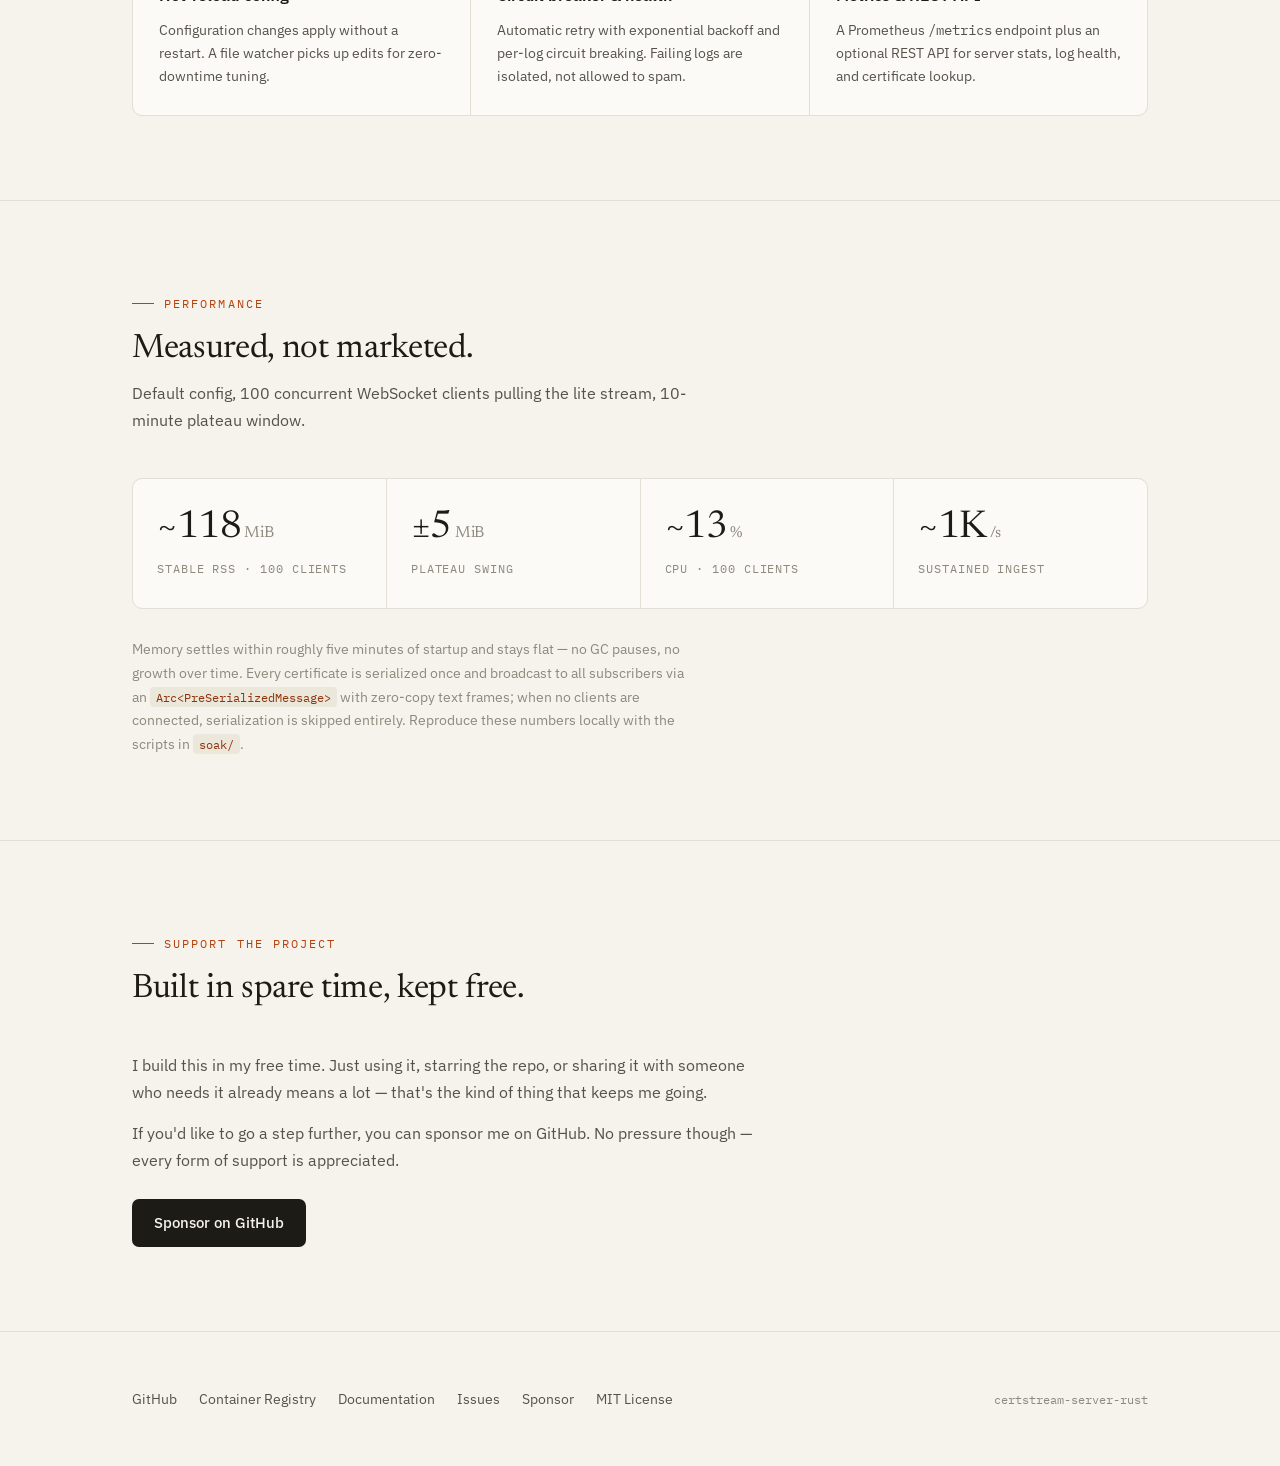
==== commit c6b4d426: "docs: redesign site, drop perf comparisons and version refs - rebuild all pages on a light editorial" ====
--- a/docs/index.html
+++ b/docs/index.html
@@ -12,7 +12,7 @@
     <meta charset="UTF-8">
     <meta name="viewport" content="width=device-width, initial-scale=1.0">
     <title>Certstream Server Rust - Real-Time Certificate Transparency Log Streaming</title>
-    <meta name="description" content="Certstream server written in Rust for real-time SSL/TLS certificate streaming. Aggregates certificates from 80+ CT logs via WebSocket and SSE. Drop-in replacement for certstream-server and certstream-server-go. ~118 MiB stable RSS, single shared issuer cache, static-CT-API v1.0.0-rc.1.">
+    <meta name="description" content="Certstream server written in Rust for real-time SSL/TLS certificate streaming. Aggregates certificates from every Chrome- and Apple-trusted CT log via WebSocket and SSE. Drop-in replacement for certstream-server and certstream-server-go. RFC 6962 and static-CT-API in a single binary.">
     <meta name="keywords" content="certstream, certstream server, certstream rust, certstream-server-rust, certificate transparency, CT logs, SSL certificates, TLS certificates, real-time streaming, websocket, sse, rust server">
     <meta name="author" content="reloading01">
     <meta name="robots" content="index, follow">
@@ -20,16 +20,16 @@
     <meta property="og:type" content="website">
     <meta property="og:url" content="https://certstream.dev/">
     <meta property="og:title" content="Certstream Server Rust - Real-Time Certificate Transparency Streaming">
-    <meta property="og:description" content="Certstream server in Rust for real-time certificate streaming. Aggregates SSL/TLS certs from 80+ CT logs. WebSocket and SSE support. Zero-copy pipeline, ~118 MiB stable RSS under load.">
+    <meta property="og:description" content="Certstream server in Rust for real-time certificate streaming. Aggregates SSL/TLS certs from every Chrome- and Apple-trusted CT log. WebSocket and SSE, zero-copy broadcast pipeline.">
     <meta property="og:site_name" content="certstream-server-rust">
     <meta name="twitter:card" content="summary_large_image">
     <meta name="twitter:title" content="Certstream Server Rust - Real-Time Certificate Streaming">
-    <meta name="twitter:description" content="Stream SSL/TLS certificates from 80+ CT logs in real-time. WebSocket and SSE. ~118 MiB stable RSS, ±5 MiB plateau under load. Static-CT-API v1.0.0-rc.1.">
+    <meta name="twitter:description" content="Stream SSL/TLS certificates from every Chrome- and Apple-trusted CT log in real-time. WebSocket and SSE. Zero-copy broadcast, flat memory under load.">
     <meta name="theme-color" content="#b7410e">
     <link rel="icon" type="image/svg+xml" href="favicon.svg">
     <link rel="preconnect" href="https://fonts.googleapis.com">
     <link rel="preconnect" href="https://fonts.gstatic.com" crossorigin>
-    <link href="https://fonts.googleapis.com/css2?family=IBM+Plex+Mono:wght@400;500;600&family=IBM+Plex+Sans:wght@400;500;600;700&display=swap" rel="stylesheet">
+    <link href="https://fonts.googleapis.com/css2?family=IBM+Plex+Mono:ital,wght@0,400;0,500;1,400&family=IBM+Plex+Sans:wght@400;500;600&family=Newsreader:ital,opsz,wght@0,6..72,400;0,6..72,500;1,6..72,400;1,6..72,500&display=swap" rel="stylesheet">
     <link rel="stylesheet" href="styles.css">
     <script type="application/ld+json">
     {
@@ -44,13 +44,6 @@
             "@type": "Offer",
             "price": "0",
             "priceCurrency": "USD"
-        },
-        "aggregateRating": {
-            "@type": "AggregateRating",
-            "ratingValue": "5",
-            "ratingCount": "12",
-            "bestRating": "5",
-            "worstRating": "1"
         },
         "author": {
             "@type": "Person",
@@ -77,18 +70,10 @@
             },
             {
                 "@type": "Question",
-                "name": "How is certstream-server-rust different from certstream-server-go?",
-                "acceptedAnswer": {
-                    "@type": "Answer",
-                    "text": "certstream-server-rust v1.5.0 maintains ~118 MiB stable RSS under load (100 WebSocket clients), with a tight ±5 MiB plateau vs Go's ±66 MiB GC-driven swing. At the same load Rust uses ~3x less CPU than 0rickyy0/certstream-server-go. It also implements static-CT-API v1.0.0-rc.1 (checkpoint + tile + leaf_index extension), which the Go fork doesn't, and supports SSE in addition to WebSocket."
-                }
-            },
-            {
-                "@type": "Question",
                 "name": "What protocols does certstream-server-rust support?",
                 "acceptedAnswer": {
                     "@type": "Answer",
-                    "text": "certstream-server-rust supports WebSocket and Server-Sent Events (SSE). This allows integration with browsers, command-line tools, and data pipelines."
+                    "text": "certstream-server-rust supports WebSocket and Server-Sent Events (SSE), and ingests from both RFC 6962 and static-CT-API (checkpoint + tile) logs. This allows integration with browsers, command-line tools, and data pipelines."
                 }
             },
             {
@@ -112,7 +97,7 @@
                 "name": "What can I use the certstream API for?",
                 "acceptedAnswer": {
                     "@type": "Answer",
-                    "text": "Common use cases: phishing domain detection, brand monitoring, security research, threat intelligence, certificate inventory, and discovering newly registered domains. The certstream API streams every newly issued SSL/TLS certificate in real-time from 60+ Certificate Transparency logs."
+                    "text": "Common use cases: phishing domain detection, brand monitoring, security research, threat intelligence, certificate inventory, and discovering newly registered domains. The certstream API streams every newly issued SSL/TLS certificate in real-time from Certificate Transparency logs."
                 }
             }
         ]
@@ -122,7 +107,7 @@
 <body>
     <header>
         <div class="wrap">
-            <a href="/" class="logo"><img src="logo.png" alt="Certstream" style="height:28px;width:auto;display:block;">certstream-server-rust</a>
+            <a href="/" class="logo">certstream-server-rust</a>
             <nav>
                 <ul class="nav-links">
                     <li><a href="/" class="active">Home</a></li>
@@ -140,7 +125,7 @@
     </header>
     <div class="mobile-nav" id="mobile-nav">
         <div class="mobile-nav-header">
-            <a href="/" class="logo"><img src="logo.png" alt="Certstream" style="height:28px;width:auto;display:block;">certstream-server-rust</a>
+            <a href="/" class="logo">certstream-server-rust</a>
             <button class="mobile-nav-close" onclick="document.getElementById('mobile-nav').classList.remove('active')">&times;</button>
         </div>
         <ul class="mobile-nav-links">
@@ -155,29 +140,17 @@
     <main>
         <section class="hero">
             <div class="wrap">
-                <h1><span class="hl">Certstream</span> server in Rust for real-time CT log streaming</h1>
+                <span class="eyebrow">Certificate transparency · streamed</span>
+                <h1>Real-time CT log streaming, <em>built in Rust.</em></h1>
                 <p class="hero-desc">
-                    Drop-in replacement for certstream-server and certstream-server-go. Stream certificates via WebSocket and SSE.
-                    Monitor 80+ Certificate Transparency logs with static-CT-API v1.0.0-rc.1 + RFC6962 support.
+                    A drop-in certstream server that aggregates newly issued SSL/TLS certificates from every
+                    Chrome- and Apple-trusted Certificate Transparency log and streams them over WebSocket and SSE.
+                    RFC 6962 and static-CT-API, in a single binary.
                 </p>
-                <div class="hero-stats">
-                    <div class="hero-stat">
-                        <strong>~118 MiB</strong>
-                        <span>RSS, 100 WS clients</span>
-                    </div>
-                    <div class="hero-stat">
-                        <strong>±5 MiB</strong>
-                        <span>Plateau swing</span>
-                    </div>
-                    <div class="hero-stat">
-                        <strong>~1K/s</strong>
-                        <span>Sustained ingest</span>
-                    </div>
-                    <div class="hero-stat">
-                        <strong>13%</strong>
-                        <span>CPU (100 clients)</span>
-                    </div>
-                    </div>
+                <div class="hero-meta">
+                    <span>WebSocket</span><span>·</span><span>SSE</span><span>·</span>
+                    <span>RFC 6962</span><span>·</span><span>static-CT-API</span><span>·</span>
+                    <span>single binary</span>
                 </div>
                 <div class="hero-actions">
                     <a href="https://github.com/reloading01/certstream-server-rust#quick-start" class="btn btn-primary" target="_blank" rel="noopener">Get Started</a>
@@ -185,7 +158,7 @@
                 </div>
                 <div class="install-box">
                     <code>docker run -d -p 8080:8080 ghcr.io/reloading01/certstream-server-rust:latest</code>
-                    <button onclick="navigator.clipboard.writeText('docker run -d -p 8080:8080 ghcr.io/reloading01/certstream-server-rust:latest');this.textContent='Copied!'">Copy</button>
+                    <button onclick="navigator.clipboard.writeText('docker run -d -p 8080:8080 ghcr.io/reloading01/certstream-server-rust:latest');this.textContent='Copied'">Copy</button>
                 </div>
             </div>
         </section>
@@ -193,37 +166,46 @@
         <section id="features">
             <div class="wrap">
                 <div class="section-header">
-                    <h2>What you get</h2>
-                    <p>Built for security teams, researchers, and developers who need reliable CT monitoring</p>
+                    <span class="eyebrow">What you get</span>
+                    <h2>Everything a CT monitor needs, nothing it doesn't.</h2>
+                    <p>Built for security teams, researchers, and developers who need reliable Certificate Transparency monitoring.</p>
                 </div>
                 <div class="features-list">
                     <div class="feature-item">
                         <h3>Multi-protocol streaming</h3>
-                        <p>WebSocket and SSE (Server-Sent Events). Pick the protocol that fits your stack. WebSocket for real-time clients, SSE for browsers and pipelines.</p>
+                        <p>WebSocket and Server-Sent Events. WebSocket for real-time clients, SSE for browsers and pipelines — same data, your choice of transport.</p>
+                    </div>
+                    <div class="feature-item">
+                        <h3>RFC 6962 + static-CT-API</h3>
+                        <p>Both the classic get-entries protocol and the new checkpoint + tile static-ct-api logs are watched side by side in one process.</p>
+                    </div>
+                    <div class="feature-item">
+                        <h3>Cross-log deduplication</h3>
+                        <p>The same certificate shows up across many logs. A SHA-256 filter collapses duplicates so each client sees a clean, single stream.</p>
                     </div>
                     <div class="feature-item">
                         <h3>State persistence</h3>
-                        <p>Resume from last position after restart. No certificate loss during maintenance or updates. Configurable state file.</p>
+                        <p>Resume from the last processed position after a restart. No certificate loss during maintenance or upgrades.</p>
                     </div>
                     <div class="feature-item">
                         <h3>Connection limiting</h3>
-                        <p>Per-IP and total connection limits. Production-ready protection against abuse.</p>
+                        <p>Per-IP and total connection caps. Production-ready protection against abuse and runaway clients.</p>
                     </div>
                     <div class="feature-item">
                         <h3>Token authentication</h3>
-                        <p>Bearer token based auth for API access control. Multiple tokens supported. Configurable header name.</p>
-                    </div>
-                    <div class="feature-item">
-                        <h3>Hot reload config</h3>
-                        <p>Config changes apply without restart. File watcher detects updates. Zero-downtime configuration.</p>
-                    </div>
-                    <div class="feature-item">
-                        <h3>CT log health</h3>
-                        <p>Automatic retry with exponential backoff. Circuit breaker for unhealthy logs. Configurable health thresholds.</p>
-                    </div>
-                    <div class="feature-item">
-                        <h3>Prometheus metrics</h3>
-                        <p>Built-in /metrics endpoint. Connection counts per protocol, message throughput, CT log health.</p>
+                        <p>Bearer-token access control with constant-time comparison. Multiple tokens, configurable header name.</p>
+                    </div>
+                    <div class="feature-item">
+                        <h3>Hot-reload config</h3>
+                        <p>Configuration changes apply without a restart. A file watcher picks up edits for zero-downtime tuning.</p>
+                    </div>
+                    <div class="feature-item">
+                        <h3>Circuit breaker &amp; health</h3>
+                        <p>Automatic retry with exponential backoff and per-log circuit breaking. Failing logs are isolated, not allowed to spam.</p>
+                    </div>
+                    <div class="feature-item">
+                        <h3>Metrics &amp; REST API</h3>
+                        <p>A Prometheus <code>/metrics</code> endpoint plus an optional REST API for server stats, log health, and certificate lookup.</p>
                     </div>
                 </div>
             </div>
@@ -232,34 +214,33 @@
         <section id="performance">
             <div class="wrap">
                 <div class="section-header">
-                    <h2>Performance</h2>
-                    <p>Parallel containers on the same Docker host, default config, 100 concurrent WebSocket clients, 10-minute plateau window (v1.5.0)</p>
-                </div>
-                <div class="comparison-grid" style="grid-template-columns: 1.5fr 1fr 1fr;">
-                    <div class="comparison-cell header"></div>
-                    <div class="comparison-cell header">Rust (1.5.0)</div>
-                    <div class="comparison-cell header">Go (0rickyy0)</div>
-                    <div class="comparison-cell label">Memory — idle (no clients)</div>
-                    <div class="comparison-cell"><span class="value best">113–118 MiB</span></div>
-                    <div class="comparison-cell"><span class="value">n/a (measured under load)</span></div>
-                    <div class="comparison-cell label">Memory — avg, 100 clients</div>
-                    <div class="comparison-cell"><span class="value">117 MiB</span></div>
-                    <div class="comparison-cell"><span class="value">~100 MiB</span></div>
-                    <div class="comparison-cell label">Memory — peak, 100 clients</div>
-                    <div class="comparison-cell"><span class="value best">118 MiB</span></div>
-                    <div class="comparison-cell"><span class="value">161 MiB</span></div>
-                    <div class="comparison-cell label">Plateau swing</div>
-                    <div class="comparison-cell"><span class="value best">±5 MiB</span></div>
-                    <div class="comparison-cell"><span class="value">±66 MiB</span></div>
-                    <div class="comparison-cell label">CPU — avg, 100 clients</div>
-                    <div class="comparison-cell"><span class="value best">13 %</span></div>
-                    <div class="comparison-cell"><span class="value">38 %</span></div>
-                    <div class="comparison-cell label">Static-CT-API v1.0.0-rc.1</div>
-                    <div class="comparison-cell"><span class="value best">Yes (checkpoint + tile + leaf_index)</span></div>
-                    <div class="comparison-cell"><span class="value">No (RFC6962 only)</span></div>
-                </div>
-                <p style="margin-top: 24px; color: #666; font-size: 0.85rem; text-align: center;">
-                    Rust uses ~3× less CPU than Go at the same load and a much tighter memory plateau (no GC pressure). Go's average steady RSS is closer than older benchmarks suggested; the dramatic v1.3-era gap has narrowed as the Go fork matured. The Elixir comparison was dropped — calidog/certstream-server doesn't publish a recent image, so any number we cited would be from an unverifiable reference. Reproduce these numbers locally with the scripts in <code>soak/</code>.
+                    <span class="eyebrow">Performance</span>
+                    <h2>Measured, not marketed.</h2>
+                    <p>Default config, 100 concurrent WebSocket clients pulling the lite stream, 10-minute plateau window.</p>
+                </div>
+                <div class="stat-grid">
+                    <div class="stat-cell">
+                        <div class="num">~118<span class="unit">MiB</span></div>
+                        <div class="lbl">Stable RSS · 100 clients</div>
+                    </div>
+                    <div class="stat-cell">
+                        <div class="num">±5<span class="unit">MiB</span></div>
+                        <div class="lbl">Plateau swing</div>
+                    </div>
+                    <div class="stat-cell">
+                        <div class="num">~13<span class="unit">%</span></div>
+                        <div class="lbl">CPU · 100 clients</div>
+                    </div>
+                    <div class="stat-cell">
+                        <div class="num">~1K<span class="unit">/s</span></div>
+                        <div class="lbl">Sustained ingest</div>
+                    </div>
+                </div>
+                <p style="margin-top: 28px; color: var(--ink-3); font-size: 0.9rem; max-width: 70ch;">
+                    Memory settles within roughly five minutes of startup and stays flat — no GC pauses, no growth over
+                    time. Every certificate is serialized once and broadcast to all subscribers via an
+                    <code>Arc&lt;PreSerializedMessage&gt;</code> with zero-copy text frames; when no clients are connected,
+                    serialization is skipped entirely. Reproduce these numbers locally with the scripts in <code>soak/</code>.
                 </p>
             </div>
         </section>
@@ -267,33 +248,37 @@
         <section id="support">
             <div class="wrap">
                 <div class="section-header">
-                    <h2>Support the project</h2>
-                </div>
-                <p style="max-width: 720px; margin: 0 auto; text-align: center; color: #555; line-height: 1.7;">
-                    I build this in my free time. Just using it, starring the repo, or sharing it with someone who needs it already means a lot — that's the kind of thing that keeps me going.
-                </p>
-                <p style="max-width: 720px; margin: 12px auto 24px; text-align: center; color: #555; line-height: 1.7;">
-                    If you'd like to go a step further, you can sponsor me on GitHub. No pressure though — every form of support is appreciated.
-                </p>
-                <div style="text-align: center;">
-                    <a href="https://github.com/sponsors/reloading01" class="btn btn-primary" target="_blank" rel="noopener">Sponsor on GitHub</a>
-                </div>
-            </div>
-        </section>
-
+                    <span class="eyebrow">Support the project</span>
+                    <h2>Built in spare time, kept free.</h2>
+                </div>
+                <div class="center-block">
+                    <p>
+                        I build this in my free time. Just using it, starring the repo, or sharing it with someone who
+                        needs it already means a lot — that's the kind of thing that keeps me going.
+                    </p>
+                    <p>
+                        If you'd like to go a step further, you can sponsor me on GitHub. No pressure though — every form
+                        of support is appreciated.
+                    </p>
+                    <div style="margin-top: 24px;">
+                        <a href="https://github.com/sponsors/reloading01" class="btn btn-primary" target="_blank" rel="noopener">Sponsor on GitHub</a>
+                    </div>
+                </div>
+            </div>
+        </section>
     </main>
 
     <footer>
         <div class="wrap">
             <div class="links">
                 <a href="https://github.com/reloading01/certstream-server-rust" target="_blank" rel="noopener">GitHub</a>
-                <a href="https://github.com/reloading01/certstream-server-rust/pkgs/container/certstream-server-rust" target="_blank" rel="noopener">GitHub Container Registry</a>
+                <a href="https://github.com/reloading01/certstream-server-rust/pkgs/container/certstream-server-rust" target="_blank" rel="noopener">Container Registry</a>
                 <a href="docs.html">Documentation</a>
                 <a href="https://github.com/reloading01/certstream-server-rust/issues" target="_blank" rel="noopener">Issues</a>
                 <a href="https://github.com/sponsors/reloading01" target="_blank" rel="noopener">Sponsor</a>
                 <a href="https://github.com/reloading01/certstream-server-rust/blob/main/LICENSE" target="_blank" rel="noopener">MIT License</a>
             </div>
-            <p>certstream-server-rust</p>
+            <span class="colophon">certstream-server-rust</span>
         </div>
     </footer>
 </body>
--- a/docs/styles.css
+++ b/docs/styles.css
@@ -1,600 +1,489 @@
+/* ============================================================
+   certstream-server-rust — editorial-technical theme
+   warm paper · ink text · single rust accent
+   Newsreader (display) · IBM Plex Sans (body) · IBM Plex Mono
+   ============================================================ */
+
+:root {
+    --paper:      #f5f3ec;
+    --surface:    #fbfaf6;
+    --ink:        #1c1b16;
+    --ink-2:      #55524a;
+    --ink-3:      #8c897d;
+    --line:       #e2dfd4;
+    --line-2:     #d2cebf;
+    --rust:       #b7410e;
+    --rust-2:     #8f330b;
+
+    --code-bg:    #1a1915;
+    --code-panel: #232118;
+    --code-ink:   #e7e3d6;
+    --code-dim:   #8d8979;
+
+    --syn-kw:  #d68b56;
+    --syn-fn:  #7aa7cf;
+    --syn-str: #9bb074;
+    --syn-cm:  #6f6a5a;
+    --syn-var: #d2ab64;
+
+    --maxw: 1080px;
+    --radius: 10px;
+}
+
 * { margin: 0; padding: 0; box-sizing: border-box; }
+
+html { scroll-behavior: smooth; }
+
 body {
     font-family: 'IBM Plex Sans', system-ui, sans-serif;
-    background: #0d0d0d;
-    color: #e8e8e8;
-    line-height: 1.7;
-}
+    background: var(--paper);
+    color: var(--ink);
+    line-height: 1.65;
+    font-size: 16px;
+    -webkit-font-smoothing: antialiased;
+    text-rendering: optimizeLegibility;
+    /* faint paper grain */
+    background-image:
+        radial-gradient(circle at 20% 0%, rgba(183,65,14,0.035), transparent 45%),
+        radial-gradient(circle at 100% 100%, rgba(28,27,22,0.03), transparent 40%);
+    background-attachment: fixed;
+}
+
 code, pre, .mono { font-family: 'IBM Plex Mono', monospace; }
-a { color: #b7410e; text-decoration: none; }
-a:hover { text-decoration: underline; }
-.wrap { max-width: 1400px; margin: 0 auto; padding: 0 40px; }
-
+
+a { color: var(--rust); text-decoration: none; }
+a:hover { color: var(--rust-2); text-decoration: underline; text-underline-offset: 3px; }
+
+.wrap { max-width: var(--maxw); margin: 0 auto; padding: 0 32px; }
+
+/* ---------- header ---------- */
 header {
-    border-bottom: 1px solid #222;
-    padding: 16px 0;
+    border-bottom: 1px solid var(--line);
+    padding: 18px 0;
     position: sticky;
     top: 0;
-    background: rgba(13,13,13,0.95);
-    backdrop-filter: blur(8px);
+    background: rgba(245,243,236,0.85);
+    backdrop-filter: blur(10px);
     z-index: 100;
 }
-header .wrap {
+header .wrap { display: flex; justify-content: space-between; align-items: center; }
+.logo {
+    font-family: 'IBM Plex Mono', monospace;
+    font-weight: 500;
+    font-size: 0.95rem;
+    letter-spacing: -0.01em;
+    color: var(--ink);
+    display: flex;
+    align-items: center;
+    gap: 10px;
+}
+.logo img { height: 24px; width: auto; display: block; flex-shrink: 0; }
+.logo:hover { text-decoration: none; color: var(--ink); }
+
+nav .nav-links { display: flex; gap: 30px; list-style: none; }
+.nav-links a {
+    color: var(--ink-2);
+    font-size: 0.9rem;
+    position: relative;
+    padding: 2px 0;
+}
+.nav-links a:hover { color: var(--ink); text-decoration: none; }
+.nav-links a.active { color: var(--ink); }
+.nav-links a.active::after {
+    content: "";
+    position: absolute;
+    left: 0; right: 0; bottom: -3px;
+    height: 2px;
+    background: var(--rust);
+}
+
+.gh-link {
+    display: inline-flex;
+    align-items: center;
+    gap: 7px;
+    color: var(--ink-2);
+    font-size: 0.85rem;
+    border: 1px solid var(--line-2);
+    padding: 7px 14px;
+    border-radius: 7px;
+    transition: border-color .18s, color .18s;
+}
+.gh-link:hover { border-color: var(--ink-3); color: var(--ink); text-decoration: none; }
+
+/* ---------- eyebrow / section device ---------- */
+.eyebrow {
+    font-family: 'IBM Plex Mono', monospace;
+    font-size: 0.72rem;
+    letter-spacing: 0.18em;
+    text-transform: uppercase;
+    color: var(--rust);
+    display: inline-flex;
+    align-items: center;
+    gap: 10px;
+    margin-bottom: 18px;
+}
+.eyebrow::before {
+    content: "";
+    width: 22px; height: 1px;
+    background: var(--rust);
+    display: inline-block;
+}
+
+/* ---------- hero ---------- */
+.hero {
+    padding: 96px 0 80px;
+    border-bottom: 1px solid var(--line);
+}
+.hero h1 {
+    font-family: 'Newsreader', Georgia, serif;
+    font-weight: 400;
+    font-size: clamp(2.6rem, 6vw, 4.3rem);
+    line-height: 1.04;
+    letter-spacing: -0.015em;
+    max-width: 16ch;
+    margin-bottom: 26px;
+}
+.hero h1 em { font-style: italic; color: var(--rust); }
+.hero-desc {
+    font-size: 1.15rem;
+    color: var(--ink-2);
+    max-width: 58ch;
+    margin-bottom: 34px;
+}
+.hero-meta {
+    font-family: 'IBM Plex Mono', monospace;
+    font-size: 0.8rem;
+    color: var(--ink-3);
+    letter-spacing: 0.04em;
+    margin-bottom: 34px;
+    display: flex;
+    gap: 14px;
+    flex-wrap: wrap;
+}
+.hero-meta span { white-space: nowrap; }
+.hero-actions { display: flex; gap: 12px; flex-wrap: wrap; }
+
+/* staggered load */
+.hero > .wrap > * { opacity: 0; animation: rise .7s cubic-bezier(.2,.7,.2,1) forwards; }
+.hero .eyebrow      { animation-delay: .02s; }
+.hero h1            { animation-delay: .10s; }
+.hero-desc          { animation-delay: .18s; }
+.hero-meta          { animation-delay: .26s; }
+.hero-actions       { animation-delay: .32s; }
+.hero .install-box  { animation-delay: .40s; }
+@keyframes rise { from { opacity: 0; transform: translateY(14px); } to { opacity: 1; transform: translateY(0); } }
+@media (prefers-reduced-motion: reduce) {
+    .hero > .wrap > * { opacity: 1; animation: none; }
+}
+
+/* ---------- buttons ---------- */
+.btn {
+    padding: 12px 22px;
+    border-radius: 7px;
+    font-weight: 500;
+    font-size: 0.92rem;
+    display: inline-flex;
+    align-items: center;
+    gap: 8px;
+    transition: background .18s, border-color .18s, color .18s, transform .12s;
+}
+.btn:hover { text-decoration: none; transform: translateY(-1px); }
+.btn-primary { background: var(--ink); color: var(--paper); }
+.btn-primary:hover { background: var(--rust); color: #fff; }
+.btn-secondary { background: transparent; color: var(--ink); border: 1px solid var(--line-2); }
+.btn-secondary:hover { border-color: var(--ink); }
+
+/* ---------- install / command box (dark) ---------- */
+.install-box {
+    background: var(--code-bg);
+    border: 1px solid var(--code-panel);
+    border-radius: var(--radius);
+    padding: 16px 18px;
+    margin-top: 44px;
     display: flex;
     justify-content: space-between;
     align-items: center;
-}
-.logo {
-    font-weight: 700;
-    font-size: 1.1rem;
-    color: #fff;
-    display: flex;
-    align-items: center;
-    gap: 10px;
-}
-.logo img {
-    height: 56px;
-    width: auto;
-    display: block;
+    gap: 18px;
+    max-width: 680px;
+    box-shadow: 0 18px 40px -28px rgba(28,27,22,0.5);
+}
+.install-box code {
+    color: var(--code-ink);
+    font-size: 0.88rem;
+    overflow-x: auto;
+    white-space: nowrap;
+}
+.install-box code::before { content: "$ "; color: var(--rust); }
+.install-box button {
+    background: var(--code-panel);
+    border: 1px solid #34311f;
+    color: var(--code-dim);
+    padding: 7px 13px;
+    border-radius: 6px;
+    cursor: pointer;
+    font-size: 0.78rem;
+    font-family: 'IBM Plex Mono', monospace;
     flex-shrink: 0;
-    border-radius: 6px;
-    mix-blend-mode: lighten;
-}
-.logo:hover { text-decoration: none; }
-.nav-links {
-    display: flex;
-    gap: 28px;
-    list-style: none;
-}
-.nav-links a { color: #999; font-size: 0.9rem; }
-.nav-links a:hover { color: #fff; text-decoration: none; }
-.nav-links a.active { color: #b7410e; }
-.gh-link {
-    display: flex;
-    align-items: center;
-    gap: 6px;
-    color: #999;
-    font-size: 0.9rem;
-    border: 1px solid #333;
-    padding: 6px 14px;
-    border-radius: 6px;
-}
-.gh-link:hover { border-color: #555; color: #fff; text-decoration: none; }
-
-.hero {
-    padding: 100px 0 80px;
-    border-bottom: 1px solid #1a1a1a;
-    text-align: center;
-}
-.hero h1 {
-    font-size: 2.8rem;
-    font-weight: 700;
-    line-height: 1.2;
-    margin-bottom: 20px;
-    max-width: 700px;
-    margin-left: auto;
-    margin-right: auto;
-}
-.hero h1 .hl { color: #b7410e; }
-.hero-desc {
-    font-size: 1.15rem;
-    color: #888;
-    max-width: 600px;
-    margin: 0 auto 32px;
-}
-.hero-stats {
-    display: flex;
-    gap: 40px;
-    margin-bottom: 36px;
-    flex-wrap: wrap;
-    justify-content: center;
-}
-.hero-stat { display: flex; flex-direction: column; }
-.hero-stat strong { font-size: 1.5rem; color: #fff; font-weight: 600; }
-.hero-stat span { font-size: 0.85rem; color: #666; }
-.hero-actions { display: flex; gap: 12px; flex-wrap: wrap; justify-content: center; }
-
-.btn {
-    padding: 12px 24px;
-    border-radius: 6px;
-    font-weight: 500;
-    font-size: 0.95rem;
-    display: inline-flex;
-    align-items: center;
-    gap: 8px;
-}
-.btn-primary { background: #b7410e; color: #fff; }
-.btn-primary:hover { background: #9a370c; text-decoration: none; }
-.btn-secondary { background: #1a1a1a; color: #ccc; border: 1px solid #333; }
-.btn-secondary:hover { border-color: #555; text-decoration: none; }
-
-.install-box {
-    background: #111;
-    border: 1px solid #222;
-    border-radius: 8px;
-    padding: 16px 20px;
-    margin: 40px auto 0;
-    display: inline-flex;
-    justify-content: space-between;
-    align-items: center;
-    gap: 20px;
-}
-.install-box code { color: #4ade80; font-size: 0.9rem; }
-.install-box button {
-    background: #222;
-    border: 1px solid #333;
-    color: #888;
-    padding: 6px 12px;
+    transition: color .18s, border-color .18s;
+}
+.install-box button:hover { color: var(--code-ink); border-color: #4a4630; }
+
+/* ---------- sections ---------- */
+section { padding: 84px 0; border-bottom: 1px solid var(--line); }
+section:last-of-type { border-bottom: none; }
+.section-header { margin-bottom: 44px; max-width: 60ch; }
+.section-header h2 {
+    font-family: 'Newsreader', Georgia, serif;
+    font-weight: 400;
+    font-size: 2.1rem;
+    line-height: 1.1;
+    letter-spacing: -0.01em;
+    margin-bottom: 12px;
+}
+.section-header p { color: var(--ink-2); font-size: 1.02rem; }
+
+section h3 {
+    font-size: 0.78rem;
+    font-family: 'IBM Plex Mono', monospace;
+    text-transform: uppercase;
+    letter-spacing: 0.14em;
+    color: var(--ink-3);
+    margin-bottom: 16px;
+    margin-top: 40px;
+}
+section h3:first-of-type { margin-top: 0; }
+section > .wrap > p { color: var(--ink-2); font-size: 0.98rem; }
+section > .wrap > p code,
+.section-header p code {
+    background: #ebe7db;
+    padding: 2px 6px;
     border-radius: 4px;
-    cursor: pointer;
-    font-size: 0.8rem;
-}
-.install-box button:hover { color: #fff; border-color: #444; }
-
-section { padding: 80px 0; border-bottom: 1px solid #1a1a1a; }
-section:last-of-type { border-bottom: none; }
-.section-header { margin-bottom: 48px; }
-.section-header h2 { font-size: 1.8rem; font-weight: 600; margin-bottom: 12px; }
-.section-header p { color: #777; font-size: 1rem; }
-section h3 { font-size: 1.1rem; font-weight: 600; color: #ccc; margin-bottom: 16px; margin-top: 32px; }
-section h3:first-of-type { margin-top: 0; }
-section > .wrap > p { color: #888; font-size: 0.95rem; }
-section > .wrap > p code { background: #1a1a1a; padding: 2px 6px; border-radius: 4px; color: #b7410e; font-size: 0.85rem; }
-section > .wrap > p strong { color: #4ade80; }
-
-.page-header {
-    padding: 60px 0 40px;
-    border-bottom: 1px solid #1a1a1a;
-}
-.page-header h1 { font-size: 2.2rem; font-weight: 700; margin-bottom: 12px; }
-.page-header p { color: #777; font-size: 1.1rem; }
-
-.features-list { display: grid; grid-template-columns: repeat(2, 1fr); gap: 24px; }
-.feature-item {
-    background: #111;
-    border: 1px solid #1a1a1a;
-    border-radius: 8px;
-    padding: 24px;
-}
-.feature-item h3 { font-size: 1.05rem; font-weight: 600; margin-bottom: 8px; color: #fff; }
-.feature-item h3 a { color: #b7410e; }
-.feature-item h3 a:hover { color: #d4520f; }
-.feature-item p { color: #777; font-size: 0.9rem; line-height: 1.6; }
+    color: var(--rust-2);
+    font-size: 0.85em;
+}
+section > .wrap > p strong { color: var(--ink); font-weight: 600; }
+
+/* ---------- page header (inner pages) ---------- */
+.page-header { padding: 80px 0 56px; border-bottom: 1px solid var(--line); }
+.page-header h1 {
+    font-family: 'Newsreader', Georgia, serif;
+    font-weight: 400;
+    font-size: clamp(2.2rem, 5vw, 3.2rem);
+    line-height: 1.06;
+    letter-spacing: -0.015em;
+    margin-bottom: 14px;
+}
+.page-header p { color: var(--ink-2); font-size: 1.12rem; max-width: 58ch; }
+
+/* ---------- feature cards ---------- */
+.features-list { display: grid; grid-template-columns: repeat(3, 1fr); gap: 1px; background: var(--line); border: 1px solid var(--line); border-radius: var(--radius); overflow: hidden; }
+.feature-item { background: var(--surface); padding: 28px 26px; transition: background .18s; }
+.feature-item:hover { background: #fff; }
+.feature-item h3 {
+    font-family: 'IBM Plex Sans', sans-serif;
+    font-size: 1.02rem;
+    font-weight: 600;
+    text-transform: none;
+    letter-spacing: 0;
+    color: var(--ink);
+    margin: 0 0 9px;
+}
+.feature-item h3 a { color: var(--rust); }
+.feature-item p { color: var(--ink-2); font-size: 0.9rem; line-height: 1.6; }
 .feature-item ul { list-style: none; margin: 0; padding: 0; }
 .feature-item ul li {
-    color: #777;
-    font-size: 0.9rem;
-    line-height: 1.6;
-    padding: 4px 0;
-    padding-left: 16px;
+    color: var(--ink-2);
+    font-size: 0.88rem;
+    line-height: 1.55;
+    padding: 4px 0 4px 16px;
     position: relative;
 }
-.feature-item ul li::before {
-    content: "•";
-    color: #b7410e;
-    position: absolute;
-    left: 0;
-}
-.feature-item ul li strong { color: #ccc; font-weight: 500; }
-
-.endpoints-table { width: 100%; border-collapse: collapse; }
-.endpoints-table th, .endpoints-table td {
-    text-align: left;
-    padding: 14px 16px;
-    border-bottom: 1px solid #1a1a1a;
-}
+.feature-item ul li::before { content: "—"; color: var(--rust); position: absolute; left: 0; }
+.feature-item ul li strong { color: var(--ink); font-weight: 600; }
+
+/* ---------- stat cards (own performance) ---------- */
+.stat-grid { display: grid; grid-template-columns: repeat(4, 1fr); gap: 1px; background: var(--line); border: 1px solid var(--line); border-radius: var(--radius); overflow: hidden; }
+.stat-cell { background: var(--surface); padding: 30px 24px; }
+.stat-cell .num {
+    font-family: 'Newsreader', Georgia, serif;
+    font-size: 2.4rem;
+    line-height: 1;
+    color: var(--ink);
+    letter-spacing: -0.01em;
+}
+.stat-cell .num .unit { font-size: 1rem; color: var(--ink-3); margin-left: 3px; }
+.stat-cell .lbl {
+    font-family: 'IBM Plex Mono', monospace;
+    font-size: 0.72rem;
+    text-transform: uppercase;
+    letter-spacing: 0.08em;
+    color: var(--ink-3);
+    margin-top: 12px;
+}
+
+/* ---------- tables ---------- */
+.endpoints-table { width: 100%; border-collapse: collapse; font-size: 0.92rem; }
+.endpoints-table th, .endpoints-table td { text-align: left; padding: 13px 16px; border-bottom: 1px solid var(--line); }
+.endpoints-table thead th { border-bottom: 1px solid var(--line-2); }
+.endpoints-table tbody tr:hover { background: var(--surface); }
 .endpoints-table th {
-    color: #666;
+    color: var(--ink-3);
     font-weight: 500;
-    font-size: 0.85rem;
+    font-family: 'IBM Plex Mono', monospace;
+    font-size: 0.72rem;
     text-transform: uppercase;
-    letter-spacing: 0.5px;
-}
-.endpoints-table td { color: #999; }
-.endpoints-table td strong { color: #4ade80; font-weight: 600; }
+    letter-spacing: 0.08em;
+}
+.endpoints-table td { color: var(--ink-2); }
+.endpoints-table td strong { color: var(--ink); font-weight: 600; }
 .endpoints-table code {
-    background: #1a1a1a;
-    padding: 4px 8px;
+    background: #ebe7db;
+    padding: 3px 7px;
     border-radius: 4px;
-    color: #b7410e;
-    font-size: 0.85rem;
-}
-
-.code-examples { display: grid; grid-template-columns: repeat(3, 1fr); gap: 24px; }
+    color: var(--rust-2);
+    font-size: 0.84em;
+}
+
+/* ---------- code examples ---------- */
+.code-examples { display: grid; grid-template-columns: repeat(2, 1fr); gap: 20px; }
 .code-example {
-    background: #0a0a0a;
-    border: 1px solid #1a1a1a;
-    border-radius: 8px;
+    background: var(--code-bg);
+    border: 1px solid var(--code-panel);
+    border-radius: var(--radius);
     overflow: hidden;
+    box-shadow: 0 18px 40px -30px rgba(28,27,22,0.45);
 }
 .code-example-header {
-    background: #111;
-    padding: 12px 16px;
-    border-bottom: 1px solid #1a1a1a;
+    background: var(--code-panel);
+    padding: 11px 16px;
+    border-bottom: 1px solid #34311f;
     display: flex;
     align-items: center;
-    gap: 8px;
-}
-.code-example-header .lang { font-weight: 600; font-size: 0.9rem; color: #fff; }
+    gap: 9px;
+}
+.code-example-header .lang { font-family: 'IBM Plex Mono', monospace; font-weight: 500; font-size: 0.82rem; color: var(--code-ink); }
 .code-example-header .tag {
-    font-size: 0.7rem;
-    background: #222;
-    padding: 2px 8px;
-    border-radius: 10px;
-    color: #888;
+    font-family: 'IBM Plex Mono', monospace;
+    font-size: 0.68rem;
+    background: #322f1f;
+    padding: 2px 9px;
+    border-radius: 20px;
+    color: var(--code-dim);
+    margin-left: auto;
 }
 .code-example pre {
     padding: 20px;
     overflow-x: auto;
-    font-size: 0.85rem;
-    line-height: 1.6;
-    color: #aaa;
-    white-space: pre-wrap;
-    word-break: break-word;
-}
-.code-example .kw { color: #c678dd; }
-.code-example .fn { color: #61afef; }
-.code-example .str { color: #98c379; }
-.code-example .cm { color: #5c6370; }
-.code-example .var { color: #e5c07b; }
-
-.clients-grid { display: grid; grid-template-columns: 1fr; gap: 12px; }
-.client-card {
-    background: #111;
-    border: 1px solid #1a1a1a;
+    font-size: 0.84rem;
+    line-height: 1.65;
+    color: var(--code-ink);
+    white-space: pre;
+}
+.code-example .kw  { color: var(--syn-kw); }
+.code-example .fn  { color: var(--syn-fn); }
+.code-example .str { color: var(--syn-str); }
+.code-example .cm  { color: var(--syn-cm); font-style: italic; }
+.code-example .var { color: var(--syn-var); }
+
+/* ---------- info box / steps / format grid (architecture) ---------- */
+.info-box {
+    background: var(--surface);
+    border: 1px solid var(--line);
+    border-left: 2px solid var(--rust);
     border-radius: 8px;
-    padding: 16px 24px;
-    display: grid;
-    grid-template-columns: 140px 1fr;
-    align-items: center;
-    gap: 24px;
-}
-.client-card-info h4 { font-size: 1rem; margin-bottom: 2px; color: #fff; }
-.client-card-info p { font-size: 0.8rem; color: #666; margin: 0; }
-.client-card code {
-    display: block;
-    background: #0a0a0a;
-    padding: 12px 16px;
-    border-radius: 6px;
-    font-size: 0.9rem;
-    color: #4ade80;
-}
-
-.comparison-grid {
-    display: grid;
-    grid-template-columns: repeat(3, 1fr);
-    gap: 1px;
-    background: #1a1a1a;
-    border: 1px solid #1a1a1a;
-    border-radius: 8px;
-    overflow: hidden;
-}
-.comparison-cell { background: #0d0d0d; padding: 20px; text-align: center; }
-.comparison-cell.header { background: #111; font-weight: 600; font-size: 0.9rem; }
-.comparison-cell.label { text-align: left; color: #666; font-size: 0.85rem; }
-.comparison-cell .value { font-size: 1.1rem; font-weight: 600; }
-.comparison-cell .value.best { color: #4ade80; }
-
-.usecases-grid { display: grid; grid-template-columns: repeat(2, 1fr); gap: 20px; }
-.usecase { padding: 24px; border-left: 3px solid #222; }
-.usecase:hover { border-left-color: #b7410e; }
-.usecase h4 { font-size: 1rem; margin-bottom: 8px; color: #fff; }
-.usecase p { color: #666; font-size: 0.9rem; }
-
-.live-demo-container { display: grid; grid-template-columns: 1fr 300px; gap: 24px; }
-.live-demo-box {
-    background: #0a0a0a;
-    border: 1px solid #1a1a1a;
-    border-radius: 8px;
-    overflow: hidden;
-}
-.live-demo-header {
-    background: #111;
-    padding: 12px 16px;
-    border-bottom: 1px solid #1a1a1a;
-    display: flex;
-    justify-content: space-between;
-    align-items: center;
-}
-.live-demo-header .title { display: flex; align-items: center; gap: 10px; font-size: 0.9rem; color: #fff; }
-.live-demo-header .status-dot { width: 8px; height: 8px; border-radius: 50%; background: #666; }
-.live-demo-header .status-dot.connected { background: #4ade80; }
-.live-demo-header .status-dot.connecting { background: #fbbf24; animation: pulse 1s infinite; }
-.live-demo-header .status-dot.error { background: #f87171; }
-@keyframes pulse { 0%, 100% { opacity: 1; } 50% { opacity: 0.5; } }
-.live-demo-controls { display: flex; gap: 8px; }
-.live-demo-controls button {
-    background: #222;
-    border: 1px solid #333;
-    color: #999;
-    padding: 6px 14px;
-    border-radius: 4px;
-    cursor: pointer;
-    font-size: 0.8rem;
-    transition: all 0.2s;
-}
-.live-demo-controls button:hover { background: #333; color: #fff; }
-.live-demo-controls button.active { background: #b7410e; border-color: #b7410e; color: #fff; }
-.live-demo-controls select {
-    background: #222;
-    border: 1px solid #333;
-    color: #999;
-    padding: 6px 10px;
-    border-radius: 4px;
-    font-size: 0.8rem;
-    cursor: pointer;
-}
-.live-demo-stream {
-    height: 400px;
-    overflow-y: auto;
-    padding: 12px;
-    font-size: 0.8rem;
-    line-height: 1.5;
-}
-.live-demo-stream::-webkit-scrollbar { width: 6px; }
-.live-demo-stream::-webkit-scrollbar-track { background: #111; }
-.live-demo-stream::-webkit-scrollbar-thumb { background: #333; border-radius: 3px; }
-.cert-entry {
-    padding: 10px 12px;
-    margin-bottom: 8px;
-    background: #111;
-    border-radius: 6px;
-    border-left: 3px solid #b7410e;
-    animation: slideIn 0.3s ease;
-}
-@keyframes slideIn { from { opacity: 0; transform: translateX(-10px); } to { opacity: 1; transform: translateX(0); } }
-.cert-entry .domains {
-    color: #4ade80;
-    font-family: 'IBM Plex Mono', monospace;
-    word-break: break-all;
-    margin-bottom: 4px;
-}
-.cert-entry .meta { color: #666; font-size: 0.75rem; display: flex; gap: 12px; flex-wrap: wrap; }
-.live-stats { display: flex; flex-direction: column; gap: 12px; }
-.live-stat-card {
-    background: #111;
-    border: 1px solid #1a1a1a;
-    border-radius: 8px;
-    padding: 16px;
-}
-.live-stat-card h4 {
-    font-size: 0.75rem;
-    color: #666;
-    text-transform: uppercase;
-    letter-spacing: 0.5px;
-    margin-bottom: 8px;
-}
-.live-stat-card .value { font-size: 1.5rem; font-weight: 600; color: #fff; }
-.live-stat-card .value.highlight { color: #4ade80; }
-
-.rate-limits-grid {
-    display: grid;
-    grid-template-columns: repeat(4, 1fr);
-    gap: 16px;
-    margin-bottom: 32px;
-}
-.rate-limit-card {
-    background: #111;
-    border: 1px solid #1a1a1a;
-    border-radius: 8px;
-    padding: 20px;
-    text-align: center;
-}
-.rate-limit-card .limit-value { font-size: 1.8rem; font-weight: 700; color: #b7410e; margin-bottom: 4px; }
-.rate-limit-card .limit-label { font-size: 0.85rem; color: #666; }
-
-.hosting-options { display: grid; grid-template-columns: 1fr 1fr; gap: 24px; }
-.hosting-option {
-    background: #111;
-    border: 1px solid #1a1a1a;
-    border-radius: 8px;
-    padding: 28px;
+    padding: 22px 26px;
+    margin: 24px 0;
+    max-width: 820px;
+}
+.info-box h4 { font-size: 0.95rem; color: var(--ink); margin: 0 0 10px; }
+.info-box p { margin: 0; color: var(--ink-2); line-height: 1.65; font-size: 0.94rem; }
+.info-box code, .step-list code, .format-card code {
+    background: #ebe7db; padding: 2px 6px; border-radius: 4px; color: var(--rust-2); font-size: 0.85em;
+}
+
+.step-list { counter-reset: step; list-style: none; padding: 0; max-width: 720px; }
+.step-list li {
+    counter-increment: step;
+    padding: 4px 0 26px 52px;
     position: relative;
-}
-.hosting-option.recommended { border-color: #b7410e; }
-.hosting-option .badge {
+    border-left: 1px solid var(--line-2);
+    margin-left: 15px;
+}
+.step-list li:last-child { border-left-color: transparent; padding-bottom: 0; }
+.step-list li::before {
+    content: counter(step, decimal-leading-zero);
     position: absolute;
-    top: -10px;
-    right: 20px;
-    background: #b7410e;
-    color: #fff;
-    font-size: 0.7rem;
-    padding: 4px 10px;
-    border-radius: 4px;
-    font-weight: 600;
-}
-.hosting-option h4 { font-size: 1.2rem; margin-bottom: 8px; color: #fff; }
-.hosting-option .price { font-size: 1.5rem; font-weight: 700; color: #4ade80; margin-bottom: 16px; }
-.hosting-option ul { list-style: none; margin-bottom: 20px; }
-.hosting-option ul li {
-    padding: 8px 0;
-    color: #888;
-    font-size: 0.9rem;
-    display: flex;
-    align-items: center;
-    gap: 8px;
-}
-.hosting-option ul li::before { content: "\2713"; color: #4ade80; font-weight: bold; }
-.hosting-option .action-btn {
-    display: block;
-    text-align: center;
-    padding: 12px;
-    border-radius: 6px;
+    left: -15px; top: -2px;
+    width: 30px; height: 30px;
+    background: var(--paper);
+    border: 1px solid var(--rust);
+    color: var(--rust);
+    border-radius: 50%;
+    display: flex; align-items: center; justify-content: center;
+    font-family: 'IBM Plex Mono', monospace;
     font-weight: 500;
-    font-size: 0.9rem;
-}
-.hosting-option .action-btn.primary { background: #b7410e; color: #fff; }
-.hosting-option .action-btn.primary:hover { background: #9a370c; text-decoration: none; }
-.hosting-option .action-btn.secondary { background: #222; color: #ccc; border: 1px solid #333; }
-.hosting-option .action-btn.secondary:hover { border-color: #555; text-decoration: none; }
-
-footer {
-    padding: 40px 0;
-    text-align: center;
-    color: #444;
-    font-size: 0.85rem;
-}
-footer a { color: #666; }
-footer .links { display: flex; justify-content: center; gap: 24px; margin-bottom: 16px; }
-
-.mobile-menu-btn {
-    display: none;
-    background: none;
-    border: none;
-    color: #999;
-    padding: 8px;
-    cursor: pointer;
-    flex-direction: column;
-    gap: 5px;
-    align-items: center;
-    justify-content: center;
-}
-.mobile-menu-btn:hover { color: #fff; }
-.mobile-menu-btn span {
-    display: block;
-    width: 22px;
-    height: 2px;
-    background: currentColor;
-    border-radius: 1px;
-    transition: all 0.2s;
-}
-.mobile-nav {
-    display: none;
-    position: fixed;
-    top: 0;
-    left: 0;
-    right: 0;
-    bottom: 0;
-    background: rgba(13,13,13,0.98);
-    z-index: 200;
-    flex-direction: column;
-    padding: 20px;
-}
+    font-size: 12px;
+}
+.step-list li h4 { margin: 0 0 6px; color: var(--ink); font-size: 1rem; }
+.step-list li p { margin: 0; color: var(--ink-2); font-size: 0.94rem; }
+
+.format-grid { display: grid; grid-template-columns: repeat(auto-fit, minmax(240px, 1fr)); gap: 16px; }
+.format-card { background: var(--surface); border: 1px solid var(--line); border-radius: 8px; padding: 22px; }
+.format-card h4 { margin: 0 0 4px; color: var(--ink); font-family: 'IBM Plex Mono', monospace; font-size: 0.95rem; }
+.format-card .endpoint { color: var(--rust); font-family: 'IBM Plex Mono', monospace; font-size: 0.8rem; margin-bottom: 10px; }
+.format-card p { margin: 0; color: var(--ink-2); font-size: 0.9rem; }
+.format-card .size { margin-top: 10px; color: var(--ink-3); font-size: 0.78rem; font-family: 'IBM Plex Mono', monospace; }
+
+/* mermaid container */
+.mermaid { display: flex; justify-content: center; margin: 32px 0; }
+.mermaid svg { max-width: 100%; }
+
+/* ---------- support / centered block ---------- */
+.center-block { max-width: 640px; }
+.center-block p { color: var(--ink-2); line-height: 1.7; margin-bottom: 14px; }
+
+/* ---------- footer ---------- */
+footer { padding: 56px 0; color: var(--ink-3); font-size: 0.85rem; border-top: 1px solid var(--line); }
+footer .wrap { display: flex; justify-content: space-between; align-items: center; gap: 24px; flex-wrap: wrap; }
+footer .links { display: flex; gap: 22px; flex-wrap: wrap; }
+footer a { color: var(--ink-2); }
+footer a:hover { color: var(--ink); }
+footer .colophon { font-family: 'IBM Plex Mono', monospace; font-size: 0.78rem; color: var(--ink-3); }
+
+/* ---------- mobile nav ---------- */
+.mobile-menu-btn { display: none; background: none; border: none; color: var(--ink-2); padding: 8px; cursor: pointer; flex-direction: column; gap: 5px; }
+.mobile-menu-btn span { display: block; width: 22px; height: 2px; background: currentColor; border-radius: 1px; }
+.mobile-nav { display: none; position: fixed; inset: 0; background: var(--paper); z-index: 200; flex-direction: column; padding: 20px 32px; }
 .mobile-nav.active { display: flex; }
-.mobile-nav-header {
-    display: flex;
-    justify-content: space-between;
-    align-items: center;
-    padding-bottom: 20px;
-    border-bottom: 1px solid #222;
-    margin-bottom: 20px;
-}
-.mobile-nav-close {
-    background: none;
-    border: none;
-    color: #999;
-    font-size: 1.5rem;
-    cursor: pointer;
-    padding: 8px;
-}
-.mobile-nav-close:hover { color: #fff; }
-.mobile-nav-links {
-    list-style: none;
-    display: flex;
-    flex-direction: column;
-    gap: 8px;
-}
-.mobile-nav-links a {
-    display: block;
-    padding: 16px 20px;
-    color: #999;
-    font-size: 1.1rem;
-    border-radius: 8px;
-    transition: all 0.2s;
-}
-.mobile-nav-links a:hover { background: #1a1a1a; color: #fff; text-decoration: none; }
-.mobile-nav-links a.active { color: #b7410e; background: rgba(183,65,14,0.1); }
-
-@media (max-width: 1100px) {
+.mobile-nav-header { display: flex; justify-content: space-between; align-items: center; padding-bottom: 20px; border-bottom: 1px solid var(--line); margin-bottom: 20px; }
+.mobile-nav-close { background: none; border: none; color: var(--ink-2); font-size: 1.6rem; cursor: pointer; padding: 4px 8px; line-height: 1; }
+.mobile-nav-links { list-style: none; display: flex; flex-direction: column; gap: 4px; }
+.mobile-nav-links a { display: block; padding: 15px 16px; color: var(--ink); font-size: 1.1rem; border-radius: 8px; }
+.mobile-nav-links a:hover { background: var(--surface); text-decoration: none; }
+.mobile-nav-links a.active { color: var(--rust); }
+
+/* ---------- responsive ---------- */
+@media (max-width: 920px) {
+    .features-list { grid-template-columns: repeat(2, 1fr); }
+    .stat-grid { grid-template-columns: repeat(2, 1fr); }
     .code-examples { grid-template-columns: 1fr; }
-}
-
-@media (max-width: 900px) {
-    .features-list, .usecases-grid, .live-demo-container { grid-template-columns: 1fr; }
-    .comparison-grid { grid-template-columns: 1fr 1fr 1fr; }
-    .nav-links { display: none; }
-    .gh-link { display: none; }
+    .nav-links, .gh-link { display: none; }
     .mobile-menu-btn { display: flex; }
-    .hero { padding: 60px 0 50px; }
-    .hero h1 { font-size: 1.8rem; }
-    .hero-desc { font-size: 1rem; }
-    .hero-stats { gap: 24px; }
-    .rate-limits-grid { grid-template-columns: repeat(2, 1fr); }
-    .hosting-options { grid-template-columns: 1fr; }
-    .page-header { padding: 40px 0 30px; }
-    .page-header h1 { font-size: 1.8rem; }
-    section { padding: 50px 0; }
-    .section-header { margin-bottom: 32px; }
-    .section-header h2 { font-size: 1.5rem; }
-    .install-box {
-        flex-direction: column;
-        text-align: center;
-        gap: 12px;
-        padding: 16px;
-    }
-    .install-box code { font-size: 0.75rem; word-break: break-all; }
-    .endpoints-table { display: block; overflow-x: auto; -webkit-overflow-scrolling: touch; }
-    .endpoints-table th, .endpoints-table td { white-space: nowrap; min-width: 120px; }
-    footer .links { flex-wrap: wrap; gap: 16px; }
+    section { padding: 60px 0; }
+    .hero { padding: 64px 0 56px; }
 }
 
 @media (max-width: 600px) {
-    .wrap { padding: 0 16px; }
-    header { padding: 12px 0; }
-    .logo { font-size: 0.95rem; }
-    .gh-link { padding: 6px 10px; font-size: 0.8rem; }
-    .gh-link svg { width: 14px; height: 14px; }
-    .hero { padding: 40px 0; }
-    .hero h1 { font-size: 1.5rem; line-height: 1.3; }
-    .hero-desc { font-size: 0.9rem; margin-bottom: 24px; }
-    .hero-stats { flex-direction: column; gap: 12px; align-items: center; }
-    .hero-stat { text-align: center; }
-    .hero-stat strong { font-size: 1.3rem; }
-    .hero-actions { flex-direction: column; width: 100%; }
-    .hero-actions .btn { width: 100%; justify-content: center; }
-    .install-box { margin: 24px auto 0; width: 100%; }
-    .install-box code { font-size: 0.7rem; }
-    .comparison-grid { grid-template-columns: 1fr 1fr 1fr; }
-    .comparison-cell { padding: 10px 6px; font-size: 0.75rem; }
-    .comparison-cell.label { font-size: 0.7rem; }
-    .comparison-cell .value { font-size: 0.9rem; }
-    .client-card { grid-template-columns: 1fr; gap: 12px; padding: 16px; }
-    .client-card code { font-size: 0.75rem; padding: 10px 12px; }
-    .rate-limits-grid { grid-template-columns: 1fr 1fr; gap: 12px; }
-    .rate-limit-card { padding: 16px; }
-    .rate-limit-card .limit-value { font-size: 1.4rem; }
-    .feature-item { padding: 20px; }
-    .feature-item h3 { font-size: 1rem; }
-    .feature-item p, .feature-item ul li { font-size: 0.85rem; }
-    .hosting-option { padding: 20px; }
-    .hosting-option h4 { font-size: 1.1rem; }
-    .hosting-option .price { font-size: 1.3rem; }
-    .hosting-option ul li { font-size: 0.85rem; padding: 6px 0; }
-    .code-example pre { padding: 16px; font-size: 0.75rem; }
-    .code-example-header { padding: 10px 14px; }
-    .code-example-header .lang { font-size: 0.85rem; }
-    .btn { padding: 14px 20px; font-size: 0.9rem; }
-    .page-header { padding: 30px 0 20px; }
-    .page-header h1 { font-size: 1.5rem; }
-    .page-header p { font-size: 0.95rem; }
-    section { padding: 40px 0; }
-    .section-header h2 { font-size: 1.3rem; }
-    .section-header p { font-size: 0.9rem; }
-    footer { padding: 30px 0; }
-    footer .links { gap: 12px; }
-    footer a { font-size: 0.8rem; }
-    footer p { font-size: 0.8rem; }
-    .usecase { padding: 16px; }
-    .usecase h4 { font-size: 0.95rem; }
-    .usecase p { font-size: 0.85rem; }
-    .live-demo-header { flex-direction: column; gap: 12px; align-items: flex-start; }
-    .live-demo-controls { width: 100%; flex-wrap: wrap; }
-    .live-demo-controls select { flex: 1; min-width: 100px; }
-    .live-demo-controls button { flex: 1; }
-    .live-stat-card { padding: 14px; }
-    .live-stat-card h4 { font-size: 0.7rem; }
-    .live-stat-card .value { font-size: 1.3rem; }
-    .cert-entry { padding: 10px; }
-    .cert-entry .domains { font-size: 0.75rem; }
-    .cert-entry .meta { font-size: 0.7rem; gap: 8px; }
-}
+    .wrap { padding: 0 20px; }
+    .features-list { grid-template-columns: 1fr; }
+    .stat-grid { grid-template-columns: 1fr 1fr; }
+    .section-header h2 { font-size: 1.7rem; }
+    .install-box { flex-direction: column; align-items: stretch; gap: 12px; }
+    .install-box code { white-space: normal; word-break: break-all; }
+    .install-box button { align-self: flex-end; }
+    .hero-actions { width: 100%; }
+    .hero-actions .btn { flex: 1; justify-content: center; }
+    .endpoints-table { display: block; overflow-x: auto; }
+    .endpoints-table th, .endpoints-table td { white-space: nowrap; }
+    footer .wrap { flex-direction: column; align-items: flex-start; }
+}
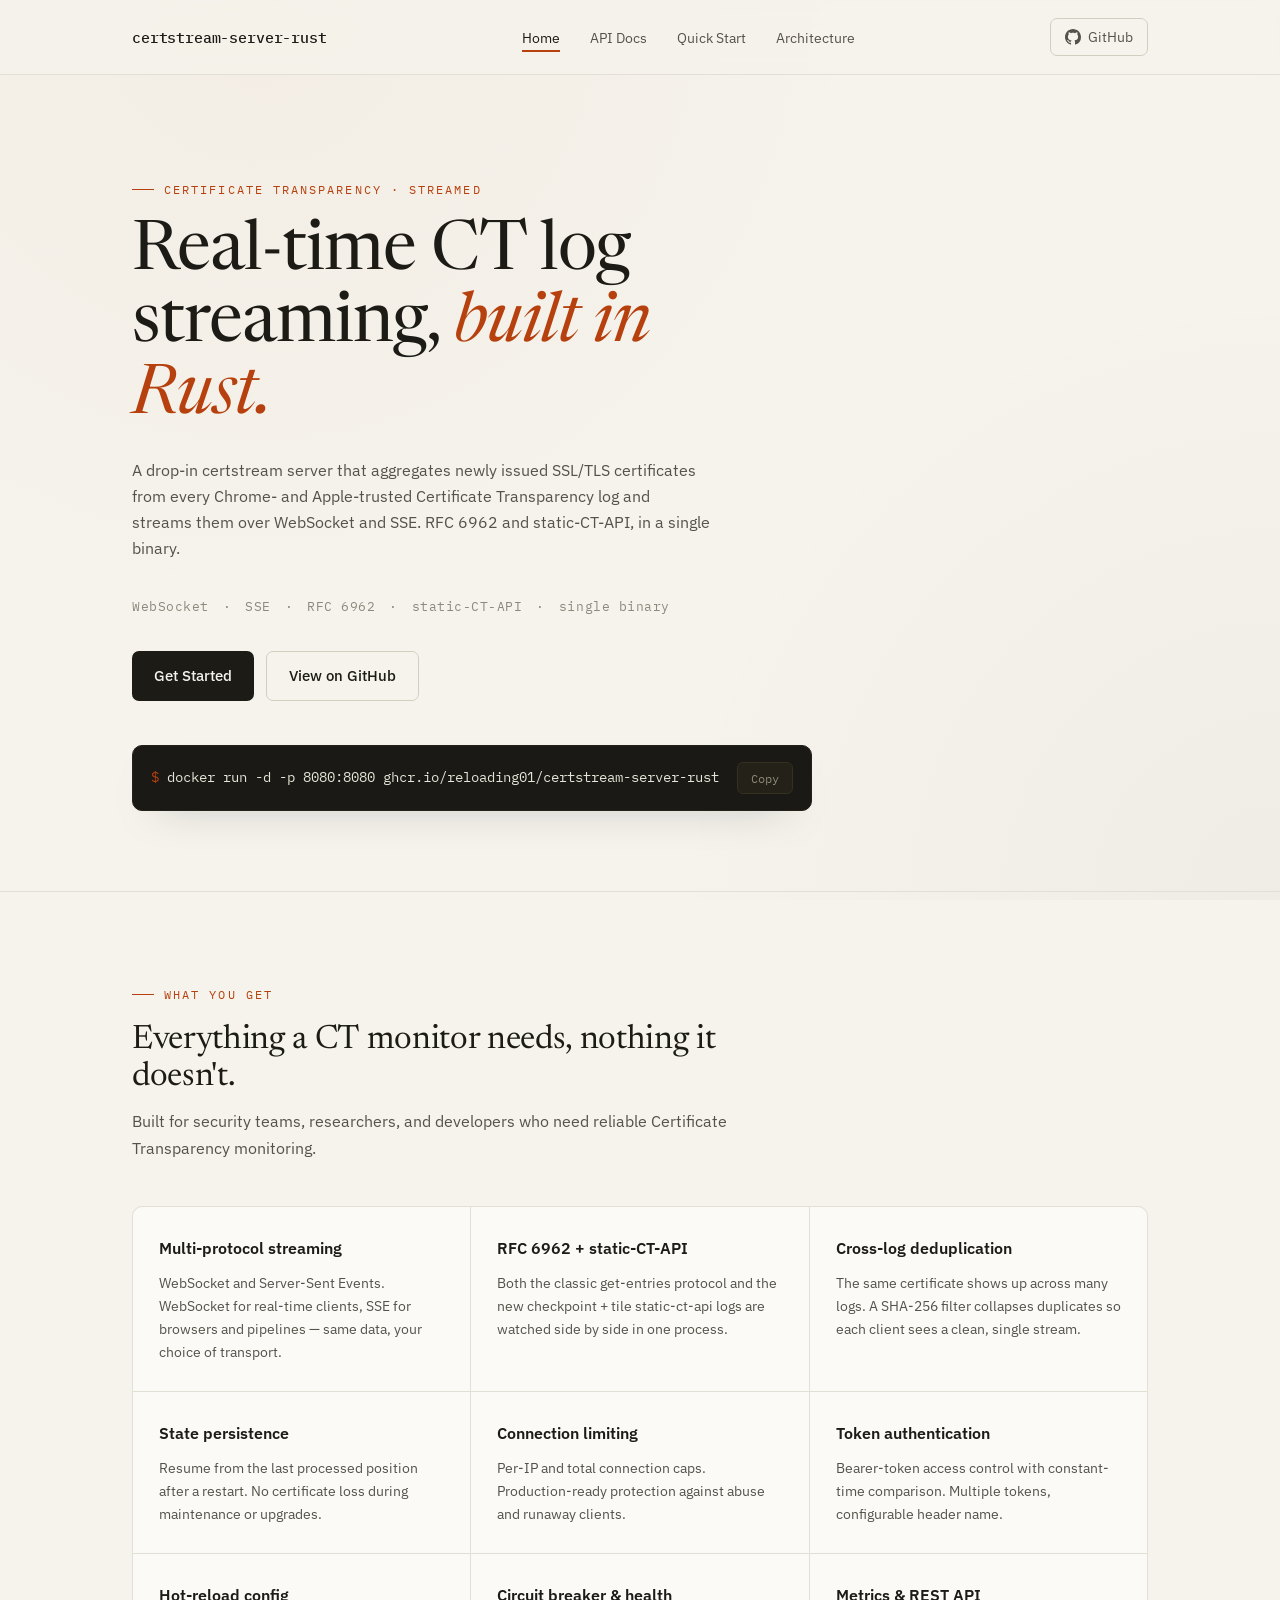
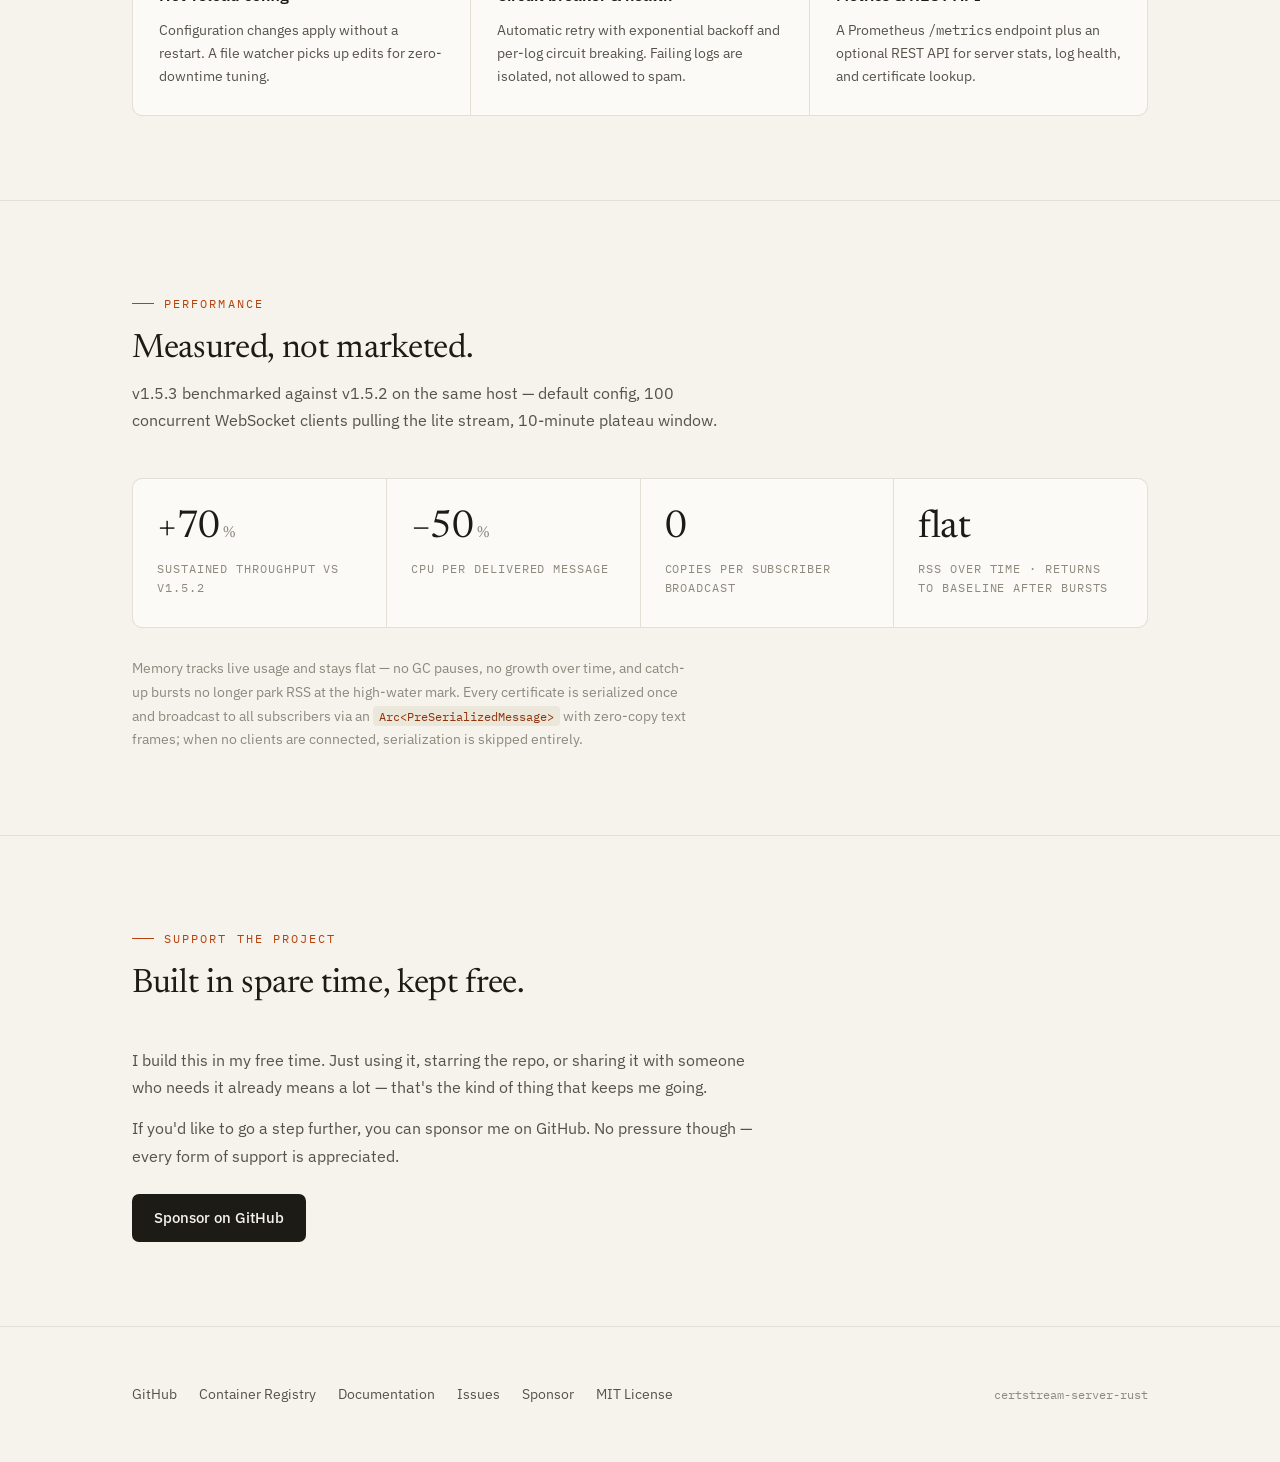
==== commit 31c1d95a: "v1.5.3: ingest pipeline overhaul, jemalloc, checkpoint signature verification - pipeline get-entries" ====
--- a/docs/index.html
+++ b/docs/index.html
@@ -216,31 +216,31 @@
                 <div class="section-header">
                     <span class="eyebrow">Performance</span>
                     <h2>Measured, not marketed.</h2>
-                    <p>Default config, 100 concurrent WebSocket clients pulling the lite stream, 10-minute plateau window.</p>
+                    <p>v1.5.3 benchmarked against v1.5.2 on the same host — default config, 100 concurrent WebSocket clients pulling the lite stream, 10-minute plateau window.</p>
                 </div>
                 <div class="stat-grid">
                     <div class="stat-cell">
-                        <div class="num">~118<span class="unit">MiB</span></div>
-                        <div class="lbl">Stable RSS · 100 clients</div>
-                    </div>
-                    <div class="stat-cell">
-                        <div class="num">±5<span class="unit">MiB</span></div>
-                        <div class="lbl">Plateau swing</div>
-                    </div>
-                    <div class="stat-cell">
-                        <div class="num">~13<span class="unit">%</span></div>
-                        <div class="lbl">CPU · 100 clients</div>
-                    </div>
-                    <div class="stat-cell">
-                        <div class="num">~1K<span class="unit">/s</span></div>
-                        <div class="lbl">Sustained ingest</div>
+                        <div class="num">+70<span class="unit">%</span></div>
+                        <div class="lbl">Sustained throughput vs v1.5.2</div>
+                    </div>
+                    <div class="stat-cell">
+                        <div class="num">−50<span class="unit">%</span></div>
+                        <div class="lbl">CPU per delivered message</div>
+                    </div>
+                    <div class="stat-cell">
+                        <div class="num">0</div>
+                        <div class="lbl">Copies per subscriber broadcast</div>
+                    </div>
+                    <div class="stat-cell">
+                        <div class="num">flat</div>
+                        <div class="lbl">RSS over time · returns to baseline after bursts</div>
                     </div>
                 </div>
                 <p style="margin-top: 28px; color: var(--ink-3); font-size: 0.9rem; max-width: 70ch;">
-                    Memory settles within roughly five minutes of startup and stays flat — no GC pauses, no growth over
-                    time. Every certificate is serialized once and broadcast to all subscribers via an
-                    <code>Arc&lt;PreSerializedMessage&gt;</code> with zero-copy text frames; when no clients are connected,
-                    serialization is skipped entirely. Reproduce these numbers locally with the scripts in <code>soak/</code>.
+                    Memory tracks live usage and stays flat — no GC pauses, no growth over time, and catch-up bursts
+                    no longer park RSS at the high-water mark. Every certificate is serialized once and broadcast to
+                    all subscribers via an <code>Arc&lt;PreSerializedMessage&gt;</code> with zero-copy text frames;
+                    when no clients are connected, serialization is skipped entirely.
                 </p>
             </div>
         </section>
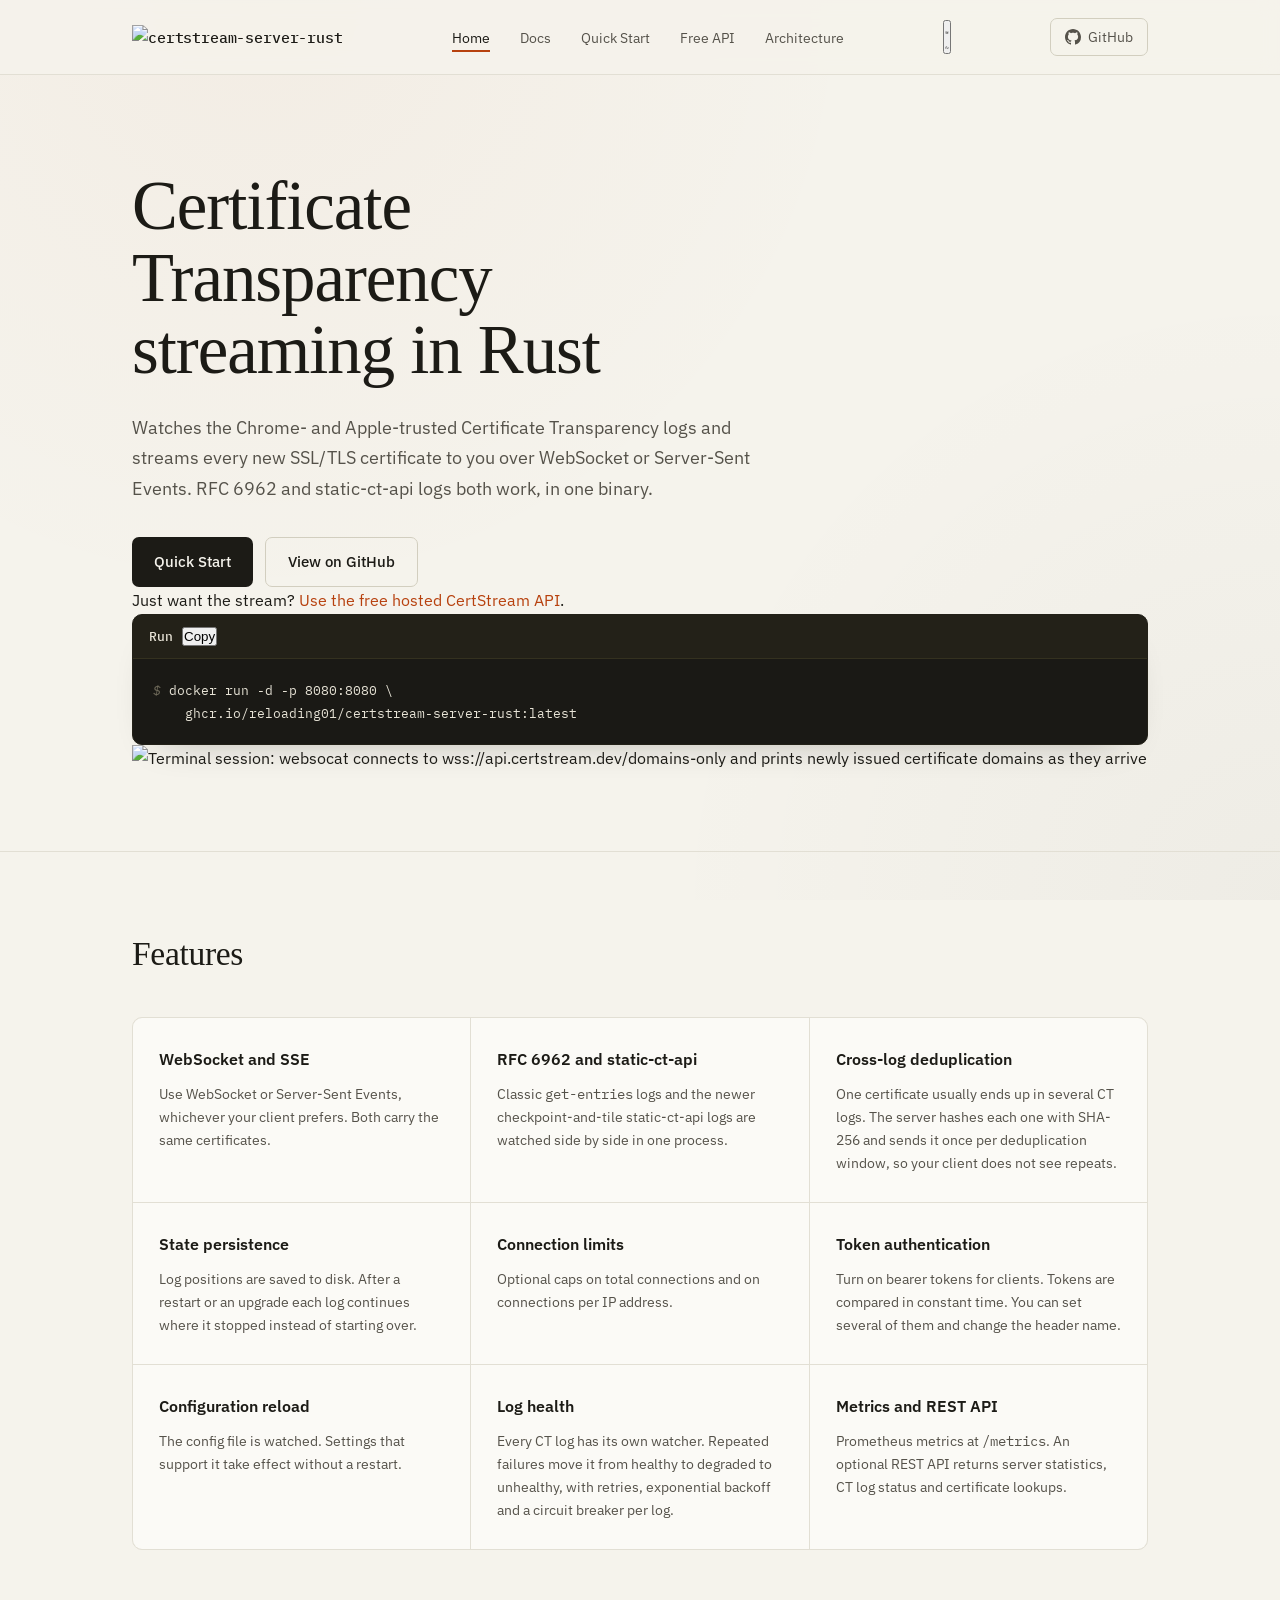
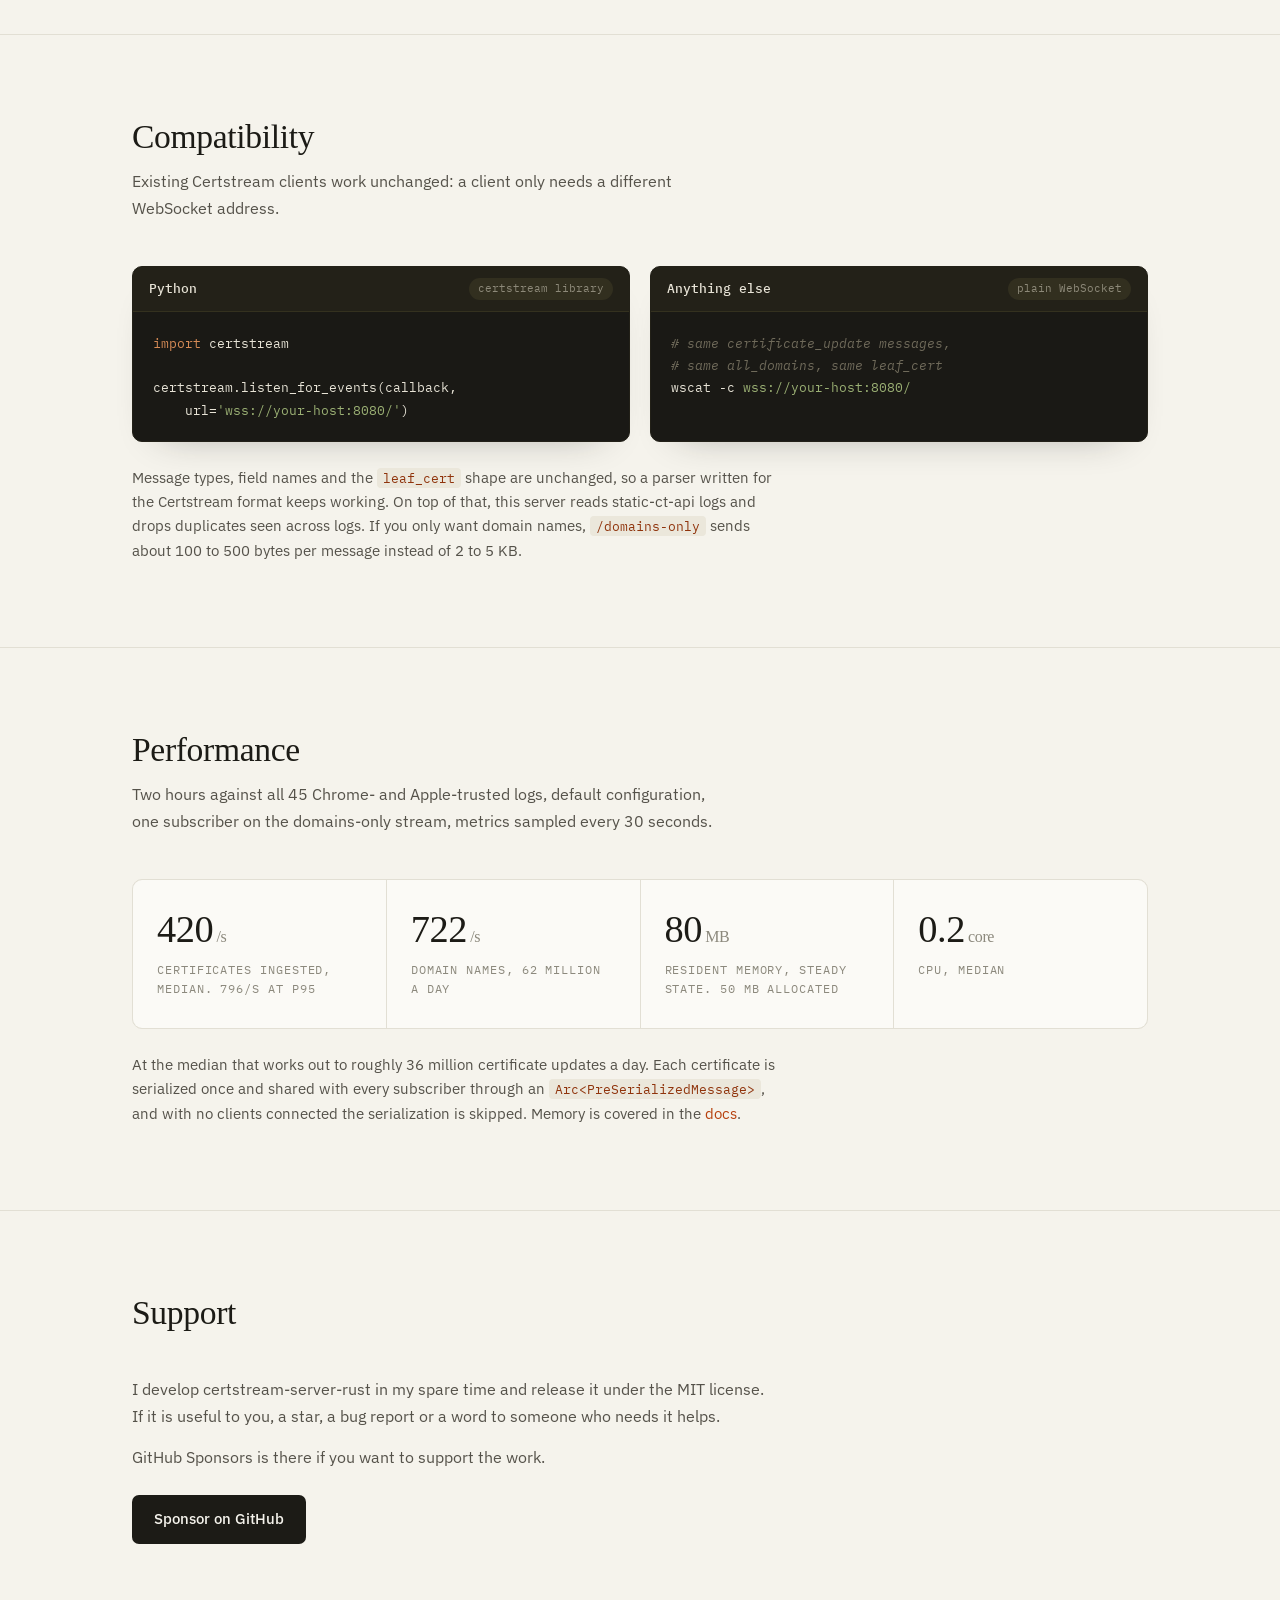
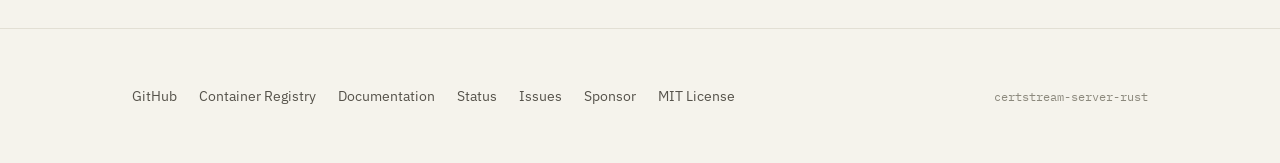
==== commit c8ba4c64: "docs(site): link the status page from every footer" ====
--- a/docs/index.html
+++ b/docs/index.html
@@ -12,31 +12,51 @@
     <meta charset="UTF-8">
     <meta name="viewport" content="width=device-width, initial-scale=1.0">
     <title>Certstream Server Rust - Real-Time Certificate Transparency Log Streaming</title>
-    <meta name="description" content="Certstream server written in Rust for real-time SSL/TLS certificate streaming. Aggregates certificates from every Chrome- and Apple-trusted CT log via WebSocket and SSE. Drop-in replacement for certstream-server and certstream-server-go. RFC 6962 and static-CT-API in a single binary.">
+    <meta name="description" content="A Certificate Transparency streaming server written in Rust. Reads SSL/TLS certificates from Chrome- and Apple-trusted CT logs and streams them over WebSocket and SSE. Works with existing Certstream clients. RFC 6962 and static-ct-api in a single binary.">
     <meta name="keywords" content="certstream, certstream server, certstream rust, certstream-server-rust, certificate transparency, CT logs, SSL certificates, TLS certificates, real-time streaming, websocket, sse, rust server">
     <meta name="author" content="reloading01">
     <meta name="robots" content="index, follow">
     <link rel="canonical" href="https://certstream.dev/">
     <meta property="og:type" content="website">
     <meta property="og:url" content="https://certstream.dev/">
-    <meta property="og:title" content="Certstream Server Rust - Real-Time Certificate Transparency Streaming">
-    <meta property="og:description" content="Certstream server in Rust for real-time certificate streaming. Aggregates SSL/TLS certs from every Chrome- and Apple-trusted CT log. WebSocket and SSE, zero-copy broadcast pipeline.">
+    <meta property="og:title" content="certstream-server-rust: Certificate Transparency streaming">
+    <meta property="og:description" content="A certstream server in Rust. Reads SSL/TLS certificates from Chrome- and Apple-trusted CT logs and streams them over WebSocket and SSE.">
     <meta property="og:site_name" content="certstream-server-rust">
     <meta name="twitter:card" content="summary_large_image">
-    <meta name="twitter:title" content="Certstream Server Rust - Real-Time Certificate Streaming">
-    <meta name="twitter:description" content="Stream SSL/TLS certificates from every Chrome- and Apple-trusted CT log in real-time. WebSocket and SSE. Zero-copy broadcast, flat memory under load.">
-    <meta name="theme-color" content="#b7410e">
+    <meta name="twitter:title" content="certstream-server-rust: Certificate Transparency streaming">
+    <meta name="twitter:description" content="Stream SSL/TLS certificates from Chrome- and Apple-trusted CT logs over WebSocket and SSE. RFC 6962 and static-ct-api, in a single binary.">
+    <meta name="theme-color" content="#ffffff">
     <link rel="icon" type="image/svg+xml" href="favicon.svg">
     <link rel="preconnect" href="https://fonts.googleapis.com">
     <link rel="preconnect" href="https://fonts.gstatic.com" crossorigin>
-    <link href="https://fonts.googleapis.com/css2?family=IBM+Plex+Mono:ital,wght@0,400;0,500;1,400&family=IBM+Plex+Sans:wght@400;500;600&family=Newsreader:ital,opsz,wght@0,6..72,400;0,6..72,500;1,6..72,400;1,6..72,500&display=swap" rel="stylesheet">
+    <link href="https://fonts.googleapis.com/css2?family=IBM+Plex+Mono:ital,wght@0,400;0,500;1,400&family=IBM+Plex+Sans:wght@400;500;600&display=swap" rel="stylesheet">
+    <script>
+      // Applied before first paint so the page never flashes the wrong theme.
+      (function () {
+        var saved = null;
+        try { saved = localStorage.getItem('theme'); } catch (e) {}
+        if (saved === 'dark' || saved === 'light') {
+          document.documentElement.setAttribute('data-theme', saved);
+        }
+        window.toggleTheme = function () {
+          var root = document.documentElement;
+          var current = root.getAttribute('data-theme');
+          if (!current) {
+            current = window.matchMedia('(prefers-color-scheme: dark)').matches ? 'dark' : 'light';
+          }
+          var next = current === 'dark' ? 'light' : 'dark';
+          root.setAttribute('data-theme', next);
+          try { localStorage.setItem('theme', next); } catch (e) {}
+        };
+      })();
+    </script>
     <link rel="stylesheet" href="styles.css">
     <script type="application/ld+json">
     {
         "@context": "https://schema.org",
         "@type": "SoftwareApplication",
         "name": "certstream-server-rust",
-        "description": "High-performance Certificate Transparency log streaming server written in Rust",
+        "description": "Certificate Transparency log streaming server written in Rust, with WebSocket and SSE endpoints",
         "url": "https://certstream.dev/",
         "applicationCategory": "SecurityApplication",
         "operatingSystem": "Linux, macOS, Windows",
@@ -107,16 +127,21 @@
 <body>
     <header>
         <div class="wrap">
-            <a href="/" class="logo">certstream-server-rust</a>
+            <a href="/" class="logo" aria-label="certstream-server-rust"><img class="logo-light" src="/logo-black.png" alt="certstream-server-rust"><img class="logo-dark" src="/logo-white.png" alt="" aria-hidden="true"></a>
             <nav>
                 <ul class="nav-links">
                     <li><a href="/" class="active">Home</a></li>
-                    <li><a href="docs.html">API Docs</a></li>
+                    <li><a href="docs.html">Docs</a></li>
                     <li><a href="quickstart.html">Quick Start</a></li>
+                    <li><a href="free-certstream-api.html">Free API</a></li>
                     <li><a href="architecture.html">Architecture</a></li>
                 </ul>
             </nav>
             <button class="mobile-menu-btn" onclick="document.getElementById('mobile-nav').classList.add('active')"><span></span><span></span><span></span></button>
+            <button class="theme-toggle" onclick="toggleTheme()" aria-label="Switch between light and dark theme" title="Switch theme">
+                <svg class="sun" viewBox="0 0 24 24" fill="none" stroke="currentColor" stroke-width="2" stroke-linecap="round"><circle cx="12" cy="12" r="4"/><path d="M12 2v2M12 20v2M2 12h2M20 12h2M4.9 4.9l1.4 1.4M17.7 17.7l1.4 1.4M19.1 4.9l-1.4 1.4M6.3 17.7l-1.4 1.4"/></svg>
+                <svg class="moon" viewBox="0 0 24 24" fill="none" stroke="currentColor" stroke-width="2" stroke-linecap="round" stroke-linejoin="round"><path d="M21 12.8A9 9 0 1111.2 3a7 7 0 009.8 9.8z"/></svg>
+            </button>
             <a href="https://github.com/reloading01/certstream-server-rust" class="gh-link" target="_blank" rel="noopener">
                 <svg width="16" height="16" viewBox="0 0 24 24" fill="currentColor"><path d="M12 0C5.37 0 0 5.37 0 12c0 5.31 3.435 9.795 8.205 11.385.6.105.825-.255.825-.57 0-.285-.015-1.23-.015-2.235-3.015.555-3.795-.735-4.035-1.41-.135-.345-.72-1.41-1.23-1.695-.42-.225-1.02-.78-.015-.795.945-.015 1.62.87 1.845 1.23 1.08 1.815 2.805 1.305 3.495.99.105-.78.42-1.305.765-1.605-2.67-.3-5.46-1.335-5.46-5.925 0-1.305.465-2.385 1.23-3.225-.12-.3-.54-1.53.12-3.18 0 0 1.005-.315 3.3 1.23.96-.27 1.98-.405 3-.405s2.04.135 3 .405c2.295-1.56 3.3-1.23 3.3-1.23.66 1.65.24 2.88.12 3.18.765.84 1.23 1.905 1.23 3.225 0 4.605-2.805 5.625-5.475 5.925.435.375.81 1.095.81 2.22 0 1.605-.015 2.895-.015 3.3 0 .315.225.69.825.57A12.02 12.02 0 0024 12c0-6.63-5.37-12-12-12z"/></svg>
                 GitHub
@@ -125,13 +150,14 @@
     </header>
     <div class="mobile-nav" id="mobile-nav">
         <div class="mobile-nav-header">
-            <a href="/" class="logo">certstream-server-rust</a>
+            <a href="/" class="logo" aria-label="certstream-server-rust"><img class="logo-light" src="/logo-black.png" alt="certstream-server-rust"><img class="logo-dark" src="/logo-white.png" alt="" aria-hidden="true"></a>
             <button class="mobile-nav-close" onclick="document.getElementById('mobile-nav').classList.remove('active')">&times;</button>
         </div>
         <ul class="mobile-nav-links">
             <li><a href="/" class="active">Home</a></li>
-            <li><a href="docs.html">API Docs</a></li>
+            <li><a href="docs.html">Docs</a></li>
             <li><a href="quickstart.html">Quick Start</a></li>
+            <li><a href="free-certstream-api.html">Free API</a></li>
             <li><a href="architecture.html">Architecture</a></li>
             <li><a href="https://github.com/reloading01/certstream-server-rust" target="_blank" rel="noopener">GitHub</a></li>
         </ul>
@@ -139,126 +165,155 @@
 
     <main>
         <section class="hero">
-            <div class="wrap">
-                <span class="eyebrow">Certificate transparency · streamed</span>
-                <h1>Real-time CT log streaming, <em>built in Rust.</em></h1>
-                <p class="hero-desc">
-                    A drop-in certstream server that aggregates newly issued SSL/TLS certificates from every
-                    Chrome- and Apple-trusted Certificate Transparency log and streams them over WebSocket and SSE.
-                    RFC 6962 and static-CT-API, in a single binary.
-                </p>
-                <div class="hero-meta">
-                    <span>WebSocket</span><span>·</span><span>SSE</span><span>·</span>
-                    <span>RFC 6962</span><span>·</span><span>static-CT-API</span><span>·</span>
-                    <span>single binary</span>
-                </div>
-                <div class="hero-actions">
-                    <a href="https://github.com/reloading01/certstream-server-rust#quick-start" class="btn btn-primary" target="_blank" rel="noopener">Get Started</a>
-                    <a href="https://github.com/reloading01/certstream-server-rust" class="btn btn-secondary" target="_blank" rel="noopener">View on GitHub</a>
-                </div>
-                <div class="install-box">
-                    <code>docker run -d -p 8080:8080 ghcr.io/reloading01/certstream-server-rust:latest</code>
-                    <button onclick="navigator.clipboard.writeText('docker run -d -p 8080:8080 ghcr.io/reloading01/certstream-server-rust:latest');this.textContent='Copied'">Copy</button>
-                </div>
-            </div>
-        </section>
-
-        <section id="features">
+            <div class="wrap hero-grid">
+                <div class="hero-copy">
+                    <h1>Certificate Transparency streaming in Rust</h1>
+                    <p class="hero-desc">
+                        Watches the Chrome- and Apple-trusted Certificate Transparency logs and streams every new SSL/TLS certificate to you over WebSocket or Server-Sent Events. RFC 6962 and static-ct-api logs both work, in one binary.
+                    </p>
+                    <div class="hero-actions">
+                        <a href="/quickstart.html" class="btn btn-primary">Quick Start</a>
+                        <a href="https://github.com/reloading01/certstream-server-rust" class="btn btn-secondary" target="_blank" rel="noopener">View on GitHub</a>
+                    </div>
+                    <p class="hero-note">Just want the stream? <a href="/free-certstream-api.html">Use the free hosted CertStream API</a>.</p>
+                    <p class="hero-stats" id="hero-stats" hidden></p>
+                </div>
+                <div class="hero-demo">
+                    <div class="code-example">
+                        <div class="code-example-header">
+                            <span class="lang">Run</span>
+                            <button class="copy-btn" onclick="navigator.clipboard.writeText('docker run -d -p 8080:8080 ghcr.io/reloading01/certstream-server-rust:latest');this.textContent='Copied'">Copy</button>
+                        </div>
+                        <pre class="wrap"><span class="cm">$</span> docker run -d -p 8080:8080 \
+    ghcr.io/reloading01/certstream-server-rust:latest</pre>
+                    </div>
+                    <img class="hero-term" src="/demo.svg" width="600" height="288" alt="Terminal session: websocat connects to wss://api.certstream.dev/domains-only and prints newly issued certificate domains as they arrive">
+                </div>
+            </div>
+        </section>
+
+        <section id="features" class="split">
             <div class="wrap">
                 <div class="section-header">
-                    <span class="eyebrow">What you get</span>
-                    <h2>Everything a CT monitor needs, nothing it doesn't.</h2>
-                    <p>Built for security teams, researchers, and developers who need reliable Certificate Transparency monitoring.</p>
+                    <h2>Features</h2>
                 </div>
                 <div class="features-list">
                     <div class="feature-item">
-                        <h3>Multi-protocol streaming</h3>
-                        <p>WebSocket and Server-Sent Events. WebSocket for real-time clients, SSE for browsers and pipelines — same data, your choice of transport.</p>
-                    </div>
-                    <div class="feature-item">
-                        <h3>RFC 6962 + static-CT-API</h3>
-                        <p>Both the classic get-entries protocol and the new checkpoint + tile static-ct-api logs are watched side by side in one process.</p>
+                        <h3>WebSocket and SSE</h3>
+                        <p>Use WebSocket or Server-Sent Events, whichever your client prefers. Both carry the same certificates.</p>
+                    </div>
+                    <div class="feature-item">
+                        <h3>RFC 6962 and static-ct-api</h3>
+                        <p>Classic <code>get-entries</code> logs and the newer checkpoint-and-tile static-ct-api logs are watched side by side in one process.</p>
                     </div>
                     <div class="feature-item">
                         <h3>Cross-log deduplication</h3>
-                        <p>The same certificate shows up across many logs. A SHA-256 filter collapses duplicates so each client sees a clean, single stream.</p>
+                        <p>One certificate usually ends up in several CT logs. The server hashes each one with SHA-256 and sends it once per deduplication window, so your client does not see repeats.</p>
                     </div>
                     <div class="feature-item">
                         <h3>State persistence</h3>
-                        <p>Resume from the last processed position after a restart. No certificate loss during maintenance or upgrades.</p>
-                    </div>
-                    <div class="feature-item">
-                        <h3>Connection limiting</h3>
-                        <p>Per-IP and total connection caps. Production-ready protection against abuse and runaway clients.</p>
+                        <p>Log positions are saved to disk. After a restart or an upgrade each log continues where it stopped instead of starting over.</p>
+                    </div>
+                    <div class="feature-item">
+                        <h3>Connection limits</h3>
+                        <p>Optional caps on total connections and on connections per IP address.</p>
                     </div>
                     <div class="feature-item">
                         <h3>Token authentication</h3>
-                        <p>Bearer-token access control with constant-time comparison. Multiple tokens, configurable header name.</p>
-                    </div>
-                    <div class="feature-item">
-                        <h3>Hot-reload config</h3>
-                        <p>Configuration changes apply without a restart. A file watcher picks up edits for zero-downtime tuning.</p>
-                    </div>
-                    <div class="feature-item">
-                        <h3>Circuit breaker &amp; health</h3>
-                        <p>Automatic retry with exponential backoff and per-log circuit breaking. Failing logs are isolated, not allowed to spam.</p>
-                    </div>
-                    <div class="feature-item">
-                        <h3>Metrics &amp; REST API</h3>
-                        <p>A Prometheus <code>/metrics</code> endpoint plus an optional REST API for server stats, log health, and certificate lookup.</p>
-                    </div>
-                </div>
-            </div>
-        </section>
-
-        <section id="performance">
+                        <p>Turn on bearer tokens for clients. Tokens are compared in constant time. You can set several of them and change the header name.</p>
+                    </div>
+                    <div class="feature-item">
+                        <h3>Configuration reload</h3>
+                        <p>The config file is watched. Settings that support it take effect without a restart.</p>
+                    </div>
+                    <div class="feature-item">
+                        <h3>Log health</h3>
+                        <p>Every CT log has its own watcher. Repeated failures move it from healthy to degraded to unhealthy, with retries, exponential backoff and a circuit breaker per log.</p>
+                    </div>
+                    <div class="feature-item">
+                        <h3>Metrics and REST API</h3>
+                        <p>Prometheus metrics at <code>/metrics</code>. An optional REST API returns server statistics, CT log status and certificate lookups.</p>
+                    </div>
+                </div>
+            </div>
+        </section>
+
+        <section id="migrating" class="split">
             <div class="wrap">
                 <div class="section-header">
-                    <span class="eyebrow">Performance</span>
-                    <h2>Measured, not marketed.</h2>
-                    <p>v1.5.3 benchmarked against v1.5.2 on the same host — default config, 100 concurrent WebSocket clients pulling the lite stream, 10-minute plateau window.</p>
+                    <h2>Compatibility</h2>
+                    <p>Existing Certstream clients work unchanged: a client only needs a different WebSocket address.</p>
+                </div>
+                <div class="code-examples">
+                    <div class="code-example">
+                        <div class="code-example-header">
+                            <span class="lang">Python</span>
+                            <span class="tag">certstream library</span>
+                        </div>
+                        <pre class="wrap"><span class="kw">import</span> certstream
+
+certstream.listen_for_events(callback,
+    url=<span class="str">'wss://your-host:8080/'</span>)</pre>
+                    </div>
+                    <div class="code-example">
+                        <div class="code-example-header">
+                            <span class="lang">Anything else</span>
+                            <span class="tag">plain WebSocket</span>
+                        </div>
+                        <pre class="wrap"><span class="cm"># same certificate_update messages,</span>
+<span class="cm"># same all_domains, same leaf_cert</span>
+wscat -c <span class="str">wss://your-host:8080/</span></pre>
+                    </div>
+                </div>
+                <p style="margin-top: 24px; color: var(--ink-2); font-size: 0.92rem; max-width: 72ch;">
+                    Message types, field names and the <code>leaf_cert</code> shape are unchanged, so a parser written for the Certstream format keeps working. On top of that, this server reads static-ct-api logs and drops duplicates seen across logs. If you only want domain names, <code>/domains-only</code> sends about 100 to 500 bytes per message instead of 2 to 5 KB.
+                </p>
+            </div>
+        </section>
+
+        <section id="performance" class="split">
+            <div class="wrap">
+                <div class="section-header">
+                    <h2>Performance</h2>
+                    <p>Two hours against all 45 Chrome- and Apple-trusted logs, default configuration, one subscriber on the domains-only stream, metrics sampled every 30 seconds.</p>
                 </div>
                 <div class="stat-grid">
                     <div class="stat-cell">
-                        <div class="num">+70<span class="unit">%</span></div>
-                        <div class="lbl">Sustained throughput vs v1.5.2</div>
+                        <div class="num">420<span class="unit">/s</span></div>
+                        <div class="lbl">Certificates ingested, median. 796/s at p95</div>
                     </div>
                     <div class="stat-cell">
-                        <div class="num">−50<span class="unit">%</span></div>
-                        <div class="lbl">CPU per delivered message</div>
+                        <div class="num">722<span class="unit">/s</span></div>
+                        <div class="lbl">Domain names, 62 million a day</div>
                     </div>
                     <div class="stat-cell">
-                        <div class="num">0</div>
-                        <div class="lbl">Copies per subscriber broadcast</div>
+                        <div class="num">80<span class="unit">MB</span></div>
+                        <div class="lbl">Resident memory, steady state. 50 MB allocated</div>
                     </div>
                     <div class="stat-cell">
-                        <div class="num">flat</div>
-                        <div class="lbl">RSS over time · returns to baseline after bursts</div>
-                    </div>
-                </div>
-                <p style="margin-top: 28px; color: var(--ink-3); font-size: 0.9rem; max-width: 70ch;">
-                    Memory tracks live usage and stays flat — no GC pauses, no growth over time, and catch-up bursts
-                    no longer park RSS at the high-water mark. Every certificate is serialized once and broadcast to
-                    all subscribers via an <code>Arc&lt;PreSerializedMessage&gt;</code> with zero-copy text frames;
-                    when no clients are connected, serialization is skipped entirely.
+                        <div class="num">0.2<span class="unit">core</span></div>
+                        <div class="lbl">CPU, median</div>
+                    </div>
+                </div>
+                <p style="margin-top: 24px; color: var(--ink-2); font-size: 0.92rem; max-width: 72ch;">
+                    At the median that works out to roughly 36 million certificate updates a day. Each certificate is serialized once and shared with every subscriber through an <code>Arc&lt;PreSerializedMessage&gt;</code>, and with no clients connected the serialization is skipped. Memory is covered in the
+                    <a href="docs.html#performance">docs</a>.
                 </p>
             </div>
         </section>
 
-        <section id="support">
+
+        <section id="support" class="split">
             <div class="wrap">
                 <div class="section-header">
-                    <span class="eyebrow">Support the project</span>
-                    <h2>Built in spare time, kept free.</h2>
+                    <h2>Support</h2>
                 </div>
                 <div class="center-block">
                     <p>
-                        I build this in my free time. Just using it, starring the repo, or sharing it with someone who
-                        needs it already means a lot — that's the kind of thing that keeps me going.
+                        I develop certstream-server-rust in my spare time and release it under the MIT license. If it is useful to you, a star, a bug report or a word to someone who needs it helps.
                     </p>
                     <p>
-                        If you'd like to go a step further, you can sponsor me on GitHub. No pressure though — every form
-                        of support is appreciated.
+                        GitHub Sponsors is there if you want to support the work.
                     </p>
                     <div style="margin-top: 24px;">
                         <a href="https://github.com/sponsors/reloading01" class="btn btn-primary" target="_blank" rel="noopener">Sponsor on GitHub</a>
@@ -274,6 +329,7 @@
                 <a href="https://github.com/reloading01/certstream-server-rust" target="_blank" rel="noopener">GitHub</a>
                 <a href="https://github.com/reloading01/certstream-server-rust/pkgs/container/certstream-server-rust" target="_blank" rel="noopener">Container Registry</a>
                 <a href="docs.html">Documentation</a>
+                <a href="https://status.certstream.dev" target="_blank" rel="noopener">Status</a>
                 <a href="https://github.com/reloading01/certstream-server-rust/issues" target="_blank" rel="noopener">Issues</a>
                 <a href="https://github.com/sponsors/reloading01" target="_blank" rel="noopener">Sponsor</a>
                 <a href="https://github.com/reloading01/certstream-server-rust/blob/main/LICENSE" target="_blank" rel="noopener">MIT License</a>
@@ -281,5 +337,14 @@
             <span class="colophon">certstream-server-rust</span>
         </div>
     </footer>
+    <script>
+      fetch('/stats.json').then(function (r) { return r.json(); }).then(function (s) {
+        var n = new Intl.NumberFormat('en', { notation: 'compact', maximumFractionDigits: 1 });
+        var el = document.getElementById('hero-stats');
+        el.innerHTML = '<a href="https://github.com/reloading01/certstream-server-rust/stargazers" target="_blank" rel="noopener"><strong>' + n.format(s.stars) + '</strong> stars</a>' +
+          '<a href="https://github.com/reloading01/certstream-server-rust/pkgs/container/certstream-server-rust" target="_blank" rel="noopener"><strong>' + n.format(s.container_pulls) + '</strong> image pulls</a>';
+        el.hidden = false;
+      }).catch(function () {});
+    </script>
 </body>
 </html>
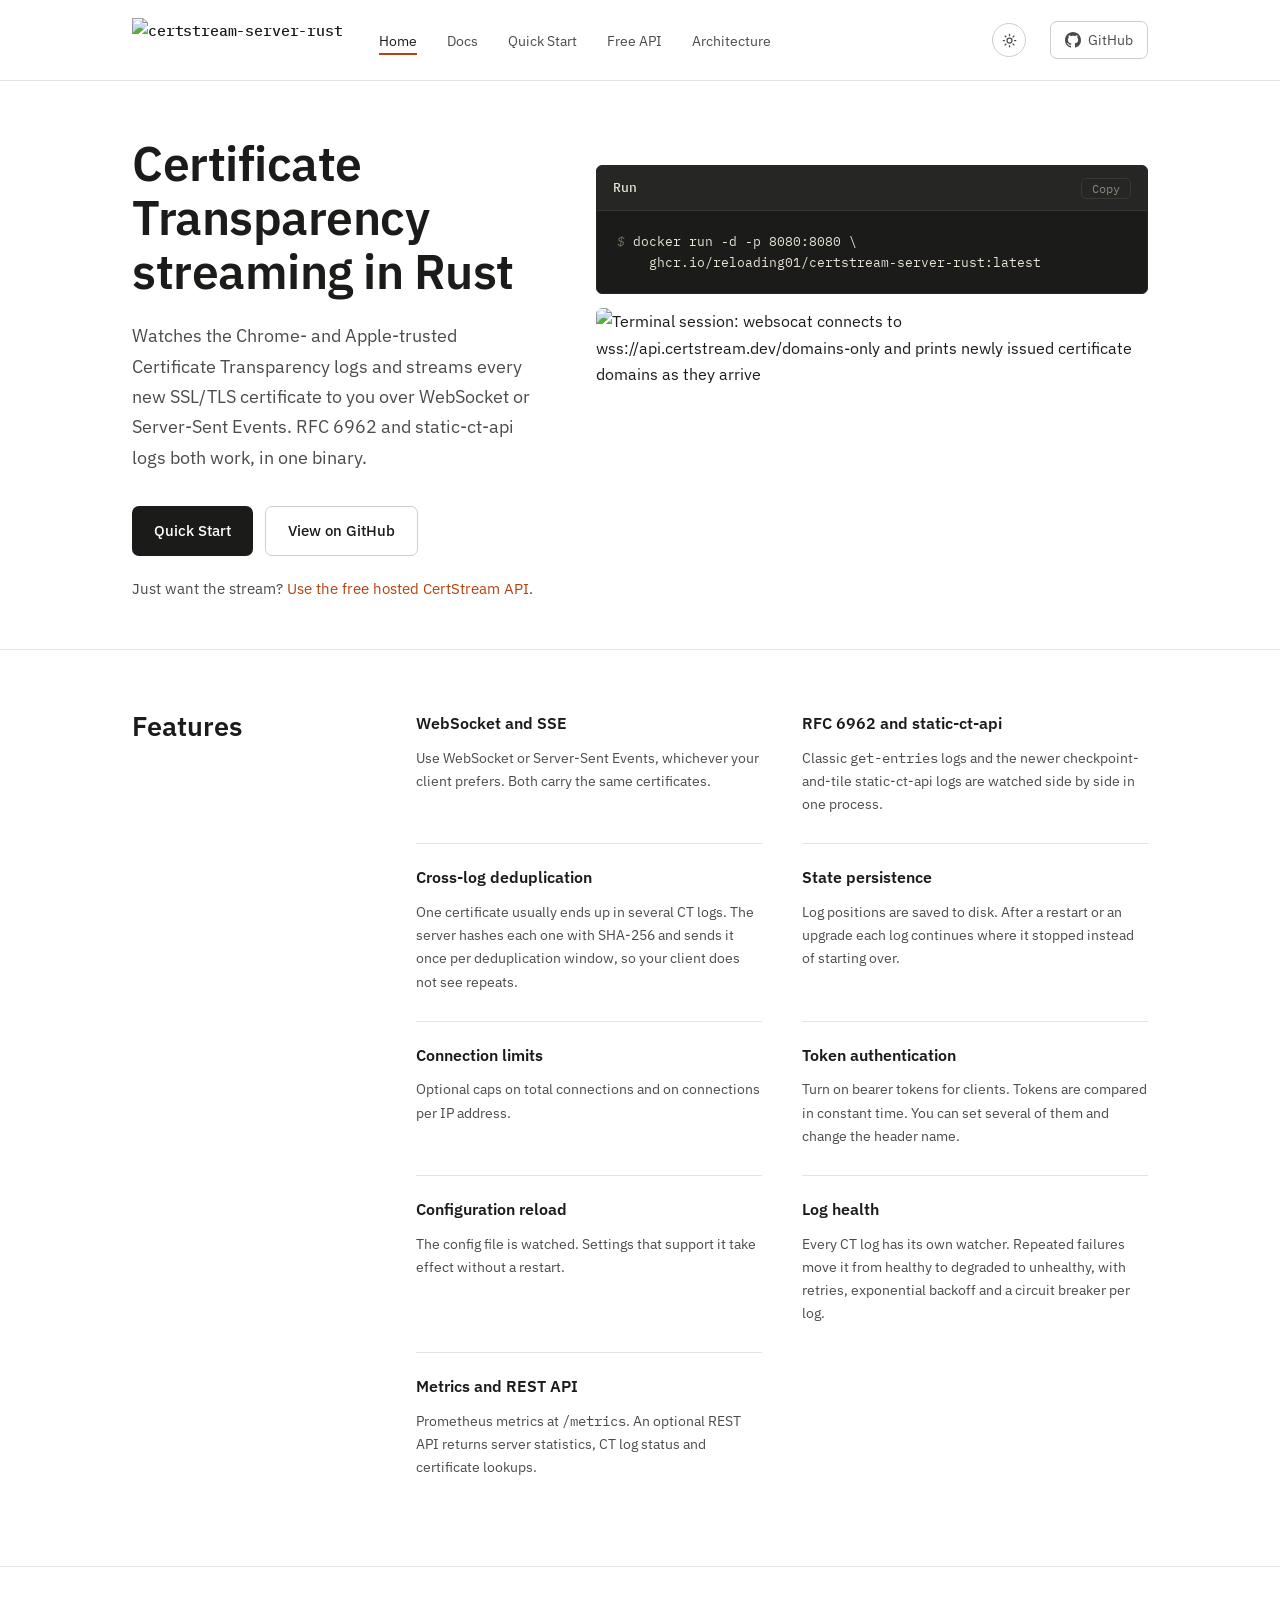
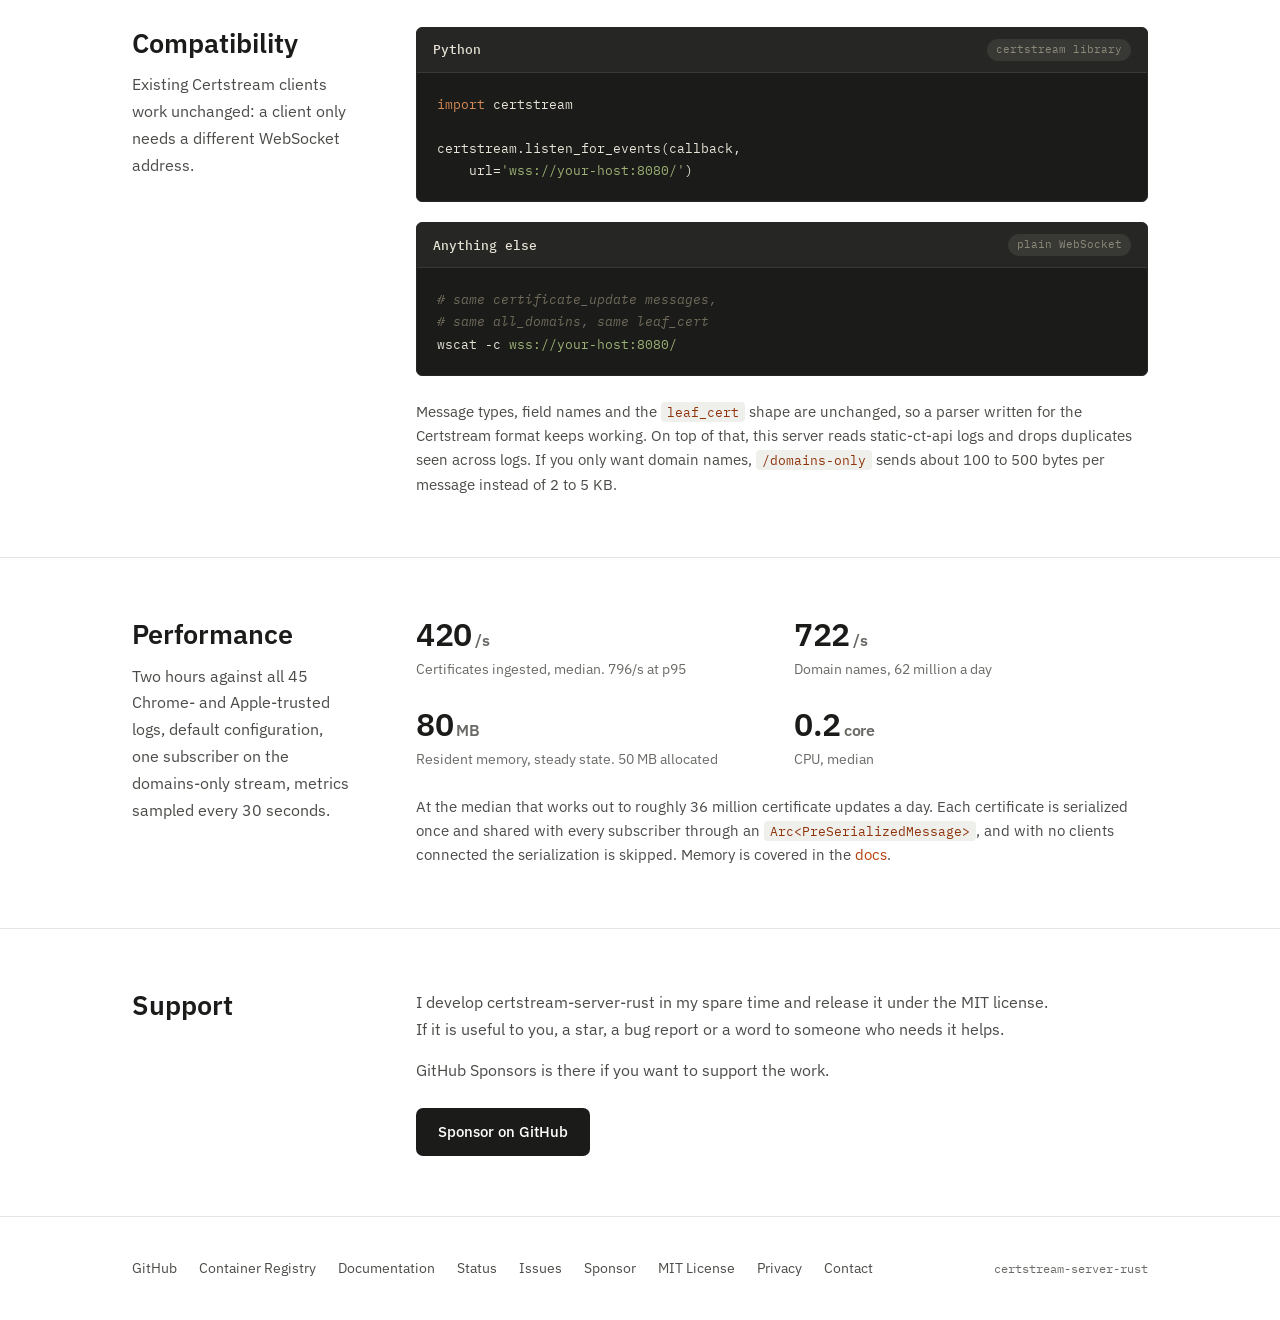
==== commit fbbdd2ab: "docs(site): publish a privacy page and a contact address" ====
--- a/docs/index.html
+++ b/docs/index.html
@@ -329,10 +329,12 @@
                 <a href="https://github.com/reloading01/certstream-server-rust" target="_blank" rel="noopener">GitHub</a>
                 <a href="https://github.com/reloading01/certstream-server-rust/pkgs/container/certstream-server-rust" target="_blank" rel="noopener">Container Registry</a>
                 <a href="docs.html">Documentation</a>
-                <a href="https://status.certstream.dev" target="_blank" rel="noopener">Status</a>
+                <a href="https://certstream.instatus.com" target="_blank" rel="noopener">Status</a>
                 <a href="https://github.com/reloading01/certstream-server-rust/issues" target="_blank" rel="noopener">Issues</a>
                 <a href="https://github.com/sponsors/reloading01" target="_blank" rel="noopener">Sponsor</a>
                 <a href="https://github.com/reloading01/certstream-server-rust/blob/main/LICENSE" target="_blank" rel="noopener">MIT License</a>
+                <a href="privacy.html">Privacy</a>
+                <a href="mailto:contact@certstream.dev">Contact</a>
             </div>
             <span class="colophon">certstream-server-rust</span>
         </div>
--- a/docs/styles.css
+++ b/docs/styles.css
@@ -1,22 +1,18 @@
-/* ============================================================
-   certstream-server-rust — editorial-technical theme
-   warm paper · ink text · single rust accent
-   Newsreader (display) · IBM Plex Sans (body) · IBM Plex Mono
-   ============================================================ */
+/* certstream-server-rust site styles */
 
 :root {
-    --paper:      #f5f3ec;
-    --surface:    #fbfaf6;
-    --ink:        #1c1b16;
-    --ink-2:      #55524a;
-    --ink-3:      #8c897d;
-    --line:       #e2dfd4;
-    --line-2:     #d2cebf;
+    --paper:      #ffffff;
+    --surface:    #f7f7f6;
+    --ink:        #1b1b1a;
+    --ink-2:      #4b4b48;
+    --ink-3:      #6a6a66;   /* 4.5:1 on paper */
+    --line:       #e4e4e0;
+    --line-2:     #cfcfc9;
     --rust:       #b7410e;
     --rust-2:     #8f330b;
 
-    --code-bg:    #1a1915;
-    --code-panel: #232118;
+    --code-bg:    #1b1b19;
+    --code-panel: #262624;
     --code-ink:   #e7e3d6;
     --code-dim:   #8d8979;
 
@@ -25,9 +21,46 @@
     --syn-str: #9bb074;
     --syn-cm:  #6f6a5a;
     --syn-var: #d2ab64;
+    --inline-code-bg: #efefec;
+    --code-border: #383835;
 
     --maxw: 1080px;
-    --radius: 10px;
+    --radius: 6px;
+}
+
+/* ---------- dark theme: media query for the OS setting, attribute for an explicit choice ---------- */
+@media (prefers-color-scheme: dark) {
+    :root:not([data-theme="light"]) {
+        --paper:      #141413;
+        --surface:    #1c1c1a;
+        --ink:        #e9e9e5;
+        --ink-2:      #b3b3ac;
+        --ink-3:      #8e8e87;
+        --line:       #2c2c29;
+        --line-2:     #3d3d39;
+        --rust:       #e08a5a;
+        --rust-2:     #eba57d;
+        --code-bg:    #0d0d0c;
+        --code-panel: #1a1a18;
+        --inline-code-bg: #242422;
+        --code-border: #2c2c29;
+    }
+}
+
+:root[data-theme="dark"] {
+    --paper:      #141413;
+    --surface:    #1c1c1a;
+    --ink:        #e9e9e5;
+    --ink-2:      #b3b3ac;
+    --ink-3:      #8e8e87;
+    --line:       #2c2c29;
+    --line-2:     #3d3d39;
+    --rust:       #e08a5a;
+    --rust-2:     #eba57d;
+    --code-bg:    #0d0d0c;
+    --code-panel: #1a1a18;
+    --inline-code-bg: #242422;
+    --code-border: #2c2c29;
 }
 
 * { margin: 0; padding: 0; box-sizing: border-box; }
@@ -41,12 +74,6 @@
     line-height: 1.65;
     font-size: 16px;
     -webkit-font-smoothing: antialiased;
-    text-rendering: optimizeLegibility;
-    /* faint paper grain */
-    background-image:
-        radial-gradient(circle at 20% 0%, rgba(183,65,14,0.035), transparent 45%),
-        radial-gradient(circle at 100% 100%, rgba(28,27,22,0.03), transparent 40%);
-    background-attachment: fixed;
 }
 
 code, pre, .mono { font-family: 'IBM Plex Mono', monospace; }
@@ -62,11 +89,11 @@
     padding: 18px 0;
     position: sticky;
     top: 0;
-    background: rgba(245,243,236,0.85);
-    backdrop-filter: blur(10px);
+    background: var(--paper);
     z-index: 100;
 }
-header .wrap { display: flex; justify-content: space-between; align-items: center; }
+header .wrap { display: flex; align-items: center; gap: 36px; }
+header nav { margin-right: auto; }
 .logo {
     font-family: 'IBM Plex Mono', monospace;
     font-weight: 500;
@@ -77,7 +104,14 @@
     align-items: center;
     gap: 10px;
 }
-.logo img { height: 24px; width: auto; display: block; flex-shrink: 0; }
+.logo img { height: 44px; width: auto; display: block; flex-shrink: 0; }
+.logo-dark { display: none !important; }
+:root[data-theme="dark"] .logo-light { display: none; }
+:root[data-theme="dark"] .logo-dark { display: block !important; }
+@media (prefers-color-scheme: dark) {
+    :root:not([data-theme="light"]) .logo-light { display: none; }
+    :root:not([data-theme="light"]) .logo-dark { display: block !important; }
+}
 .logo:hover { text-decoration: none; color: var(--ink); }
 
 nav .nav-links { display: flex; gap: 30px; list-style: none; }
@@ -98,6 +132,7 @@
 }
 
 .gh-link {
+    margin-left: -12px;
     display: inline-flex;
     align-items: center;
     gap: 7px;
@@ -106,75 +141,50 @@
     border: 1px solid var(--line-2);
     padding: 7px 14px;
     border-radius: 7px;
-    transition: border-color .18s, color .18s;
 }
 .gh-link:hover { border-color: var(--ink-3); color: var(--ink); text-decoration: none; }
-
-/* ---------- eyebrow / section device ---------- */
-.eyebrow {
-    font-family: 'IBM Plex Mono', monospace;
-    font-size: 0.72rem;
-    letter-spacing: 0.18em;
-    text-transform: uppercase;
-    color: var(--rust);
-    display: inline-flex;
-    align-items: center;
-    gap: 10px;
-    margin-bottom: 18px;
-}
-.eyebrow::before {
-    content: "";
-    width: 22px; height: 1px;
-    background: var(--rust);
-    display: inline-block;
-}
 
 /* ---------- hero ---------- */
 .hero {
-    padding: 96px 0 80px;
+    padding: 56px 0 48px;
     border-bottom: 1px solid var(--line);
 }
 .hero h1 {
-    font-family: 'Newsreader', Georgia, serif;
-    font-weight: 400;
-    font-size: clamp(2.6rem, 6vw, 4.3rem);
-    line-height: 1.04;
-    letter-spacing: -0.015em;
+    font-family: 'IBM Plex Sans', system-ui, sans-serif;
+    font-weight: 600;
+    font-size: clamp(2rem, 5vw, 3rem);
+    line-height: 1.12;
+    letter-spacing: -0.01em;
     max-width: 16ch;
-    margin-bottom: 26px;
-}
-.hero h1 em { font-style: italic; color: var(--rust); }
+    margin-bottom: 22px;
+}
 .hero-desc {
     font-size: 1.15rem;
     color: var(--ink-2);
     max-width: 58ch;
     margin-bottom: 34px;
 }
-.hero-meta {
-    font-family: 'IBM Plex Mono', monospace;
-    font-size: 0.8rem;
-    color: var(--ink-3);
-    letter-spacing: 0.04em;
-    margin-bottom: 34px;
-    display: flex;
-    gap: 14px;
-    flex-wrap: wrap;
-}
-.hero-meta span { white-space: nowrap; }
+.hero-grid { display: grid; grid-template-columns: minmax(0, 0.85fr) minmax(0, 1.15fr); gap: 56px; align-items: center; }
 .hero-actions { display: flex; gap: 12px; flex-wrap: wrap; }
-
-/* staggered load */
-.hero > .wrap > * { opacity: 0; animation: rise .7s cubic-bezier(.2,.7,.2,1) forwards; }
-.hero .eyebrow      { animation-delay: .02s; }
-.hero h1            { animation-delay: .10s; }
-.hero-desc          { animation-delay: .18s; }
-.hero-meta          { animation-delay: .26s; }
-.hero-actions       { animation-delay: .32s; }
-.hero .install-box  { animation-delay: .40s; }
-@keyframes rise { from { opacity: 0; transform: translateY(14px); } to { opacity: 1; transform: translateY(0); } }
-@media (prefers-reduced-motion: reduce) {
-    .hero > .wrap > * { opacity: 1; animation: none; }
-}
+.hero-stats { display: flex; gap: 24px; margin-top: 28px; font-size: 0.9rem; color: var(--ink-3); }
+.hero-stats[hidden] { display: none; }
+.hero-stats strong { color: var(--ink); font-weight: 600; }
+.hero-stats a { color: var(--ink-3); }
+.hero-stats a:hover { color: var(--ink); text-decoration: none; }
+.hero-demo { display: flex; flex-direction: column; gap: 14px; min-width: 0; }
+.hero-demo .code-example pre { font-size: 0.8rem; }
+.hero-term { width: 100%; height: auto; display: block; border-radius: var(--radius); }
+.copy-btn {
+    margin-left: auto;
+    background: none;
+    border: 1px solid var(--code-border);
+    color: var(--code-dim);
+    padding: 2px 10px;
+    border-radius: 5px;
+    cursor: pointer;
+    font: 0.72rem 'IBM Plex Mono', monospace;
+}
+.copy-btn:hover { color: var(--code-ink); }
 
 /* ---------- buttons ---------- */
 .btn {
@@ -185,77 +195,55 @@
     display: inline-flex;
     align-items: center;
     gap: 8px;
-    transition: background .18s, border-color .18s, color .18s, transform .12s;
-}
-.btn:hover { text-decoration: none; transform: translateY(-1px); }
+}
+.btn:hover { text-decoration: none; }
 .btn-primary { background: var(--ink); color: var(--paper); }
 .btn-primary:hover { background: var(--rust); color: #fff; }
 .btn-secondary { background: transparent; color: var(--ink); border: 1px solid var(--line-2); }
 .btn-secondary:hover { border-color: var(--ink); }
 
-/* ---------- install / command box (dark) ---------- */
-.install-box {
+/* ---------- sections ---------- */
+section { padding: 60px 0; border-bottom: 1px solid var(--line); }
+section:last-of-type { border-bottom: none; }
+.section-header { margin-bottom: 44px; max-width: 60ch; }
+.section-header h2 {
+    font-family: 'IBM Plex Sans', system-ui, sans-serif;
+    font-weight: 600;
+    font-size: 1.7rem;
+    line-height: 1.2;
+    margin-bottom: 12px;
+}
+.section-header p { color: var(--ink-2); font-size: 1.02rem; }
+
+section h3 {
+    font-size: 1rem;
+    font-weight: 600;
+    color: var(--ink);
+    margin-bottom: 12px;
+    margin-top: 36px;
+}
+section h3:first-of-type { margin-top: 0; }
+section > .wrap > p { color: var(--ink-2); font-size: 0.98rem; max-width: 72ch; }
+section > .wrap > p + p { margin-top: 1rem; }
+section > .wrap > pre {
     background: var(--code-bg);
     border: 1px solid var(--code-panel);
     border-radius: var(--radius);
-    padding: 16px 18px;
-    margin-top: 44px;
-    display: flex;
-    justify-content: space-between;
-    align-items: center;
-    gap: 18px;
-    max-width: 680px;
-    box-shadow: 0 18px 40px -28px rgba(28,27,22,0.5);
-}
-.install-box code {
+    padding: 18px 20px;
+    margin: 20px 0 24px;
+    overflow-x: auto;
+    font-size: 0.84rem;
+    line-height: 1.65;
     color: var(--code-ink);
-    font-size: 0.88rem;
-    overflow-x: auto;
-    white-space: nowrap;
-}
-.install-box code::before { content: "$ "; color: var(--rust); }
-.install-box button {
-    background: var(--code-panel);
-    border: 1px solid #34311f;
-    color: var(--code-dim);
-    padding: 7px 13px;
-    border-radius: 6px;
-    cursor: pointer;
-    font-size: 0.78rem;
-    font-family: 'IBM Plex Mono', monospace;
-    flex-shrink: 0;
-    transition: color .18s, border-color .18s;
-}
-.install-box button:hover { color: var(--code-ink); border-color: #4a4630; }
-
-/* ---------- sections ---------- */
-section { padding: 84px 0; border-bottom: 1px solid var(--line); }
-section:last-of-type { border-bottom: none; }
-.section-header { margin-bottom: 44px; max-width: 60ch; }
-.section-header h2 {
-    font-family: 'Newsreader', Georgia, serif;
-    font-weight: 400;
-    font-size: 2.1rem;
-    line-height: 1.1;
-    letter-spacing: -0.01em;
-    margin-bottom: 12px;
-}
-.section-header p { color: var(--ink-2); font-size: 1.02rem; }
-
-section h3 {
-    font-size: 0.78rem;
-    font-family: 'IBM Plex Mono', monospace;
-    text-transform: uppercase;
-    letter-spacing: 0.14em;
-    color: var(--ink-3);
-    margin-bottom: 16px;
-    margin-top: 40px;
-}
-section h3:first-of-type { margin-top: 0; }
-section > .wrap > p { color: var(--ink-2); font-size: 0.98rem; }
+    scrollbar-width: thin;
+}
+section > .wrap > table { margin-top: 8px; }
+section > .wrap > table + p,
+section > .wrap > .code-examples + p,
+section > .wrap > .code-example + p { margin-top: 20px; }
 section > .wrap > p code,
 .section-header p code {
-    background: #ebe7db;
+    background: var(--inline-code-bg);
     padding: 2px 6px;
     border-radius: 4px;
     color: var(--rust-2);
@@ -263,22 +251,35 @@
 }
 section > .wrap > p strong { color: var(--ink); font-weight: 600; }
 
+/* Home page sections: heading in a side column, content beside it. */
+.split > .wrap { display: grid; grid-template-columns: 220px minmax(0, 1fr); column-gap: 64px; }
+.split .section-header { grid-column: 1; grid-row: 1 / span 4; margin-bottom: 0; }
+.split > .wrap > :not(.section-header) { grid-column: 2; min-width: 0; }
+.split .features-list { grid-template-columns: repeat(2, 1fr); }
+.split .features-list .feature-item:nth-child(-n+2) { border-top: 0; padding-top: 0; }
+.split .code-examples { grid-template-columns: 1fr; }
+.split .stat-grid { grid-template-columns: repeat(2, 1fr); border-top: 0; padding-top: 0; gap: 28px 24px; }
+.split > .wrap > p { max-width: none !important; }
+
 /* ---------- page header (inner pages) ---------- */
-.page-header { padding: 80px 0 56px; border-bottom: 1px solid var(--line); }
+.page-header { padding: 60px 0 40px; border-bottom: 1px solid var(--line); }
 .page-header h1 {
-    font-family: 'Newsreader', Georgia, serif;
-    font-weight: 400;
-    font-size: clamp(2.2rem, 5vw, 3.2rem);
-    line-height: 1.06;
-    letter-spacing: -0.015em;
+    font-family: 'IBM Plex Sans', system-ui, sans-serif;
+    font-weight: 600;
+    font-size: clamp(1.9rem, 4.5vw, 2.6rem);
+    line-height: 1.15;
+    letter-spacing: -0.01em;
     margin-bottom: 14px;
 }
 .page-header p { color: var(--ink-2); font-size: 1.12rem; max-width: 58ch; }
 
 /* ---------- feature cards ---------- */
-.features-list { display: grid; grid-template-columns: repeat(3, 1fr); gap: 1px; background: var(--line); border: 1px solid var(--line); border-radius: var(--radius); overflow: hidden; }
-.feature-item { background: var(--surface); padding: 28px 26px; transition: background .18s; }
-.feature-item:hover { background: #fff; }
+/* Plain two-column list; cards add boxes without adding information. */
+.features-list { display: grid; grid-template-columns: repeat(3, 1fr); gap: 0 40px; }
+.features-list.cols-2 { grid-template-columns: repeat(2, 1fr); }
+.feature-item { border-top: 1px solid var(--line); padding: 20px 0 28px; }
+.feature-item { min-width: 0; }
+.feature-item code { overflow-wrap: anywhere; }
 .feature-item h3 {
     font-family: 'IBM Plex Sans', sans-serif;
     font-size: 1.02rem;
@@ -298,27 +299,26 @@
     padding: 4px 0 4px 16px;
     position: relative;
 }
-.feature-item ul li::before { content: "—"; color: var(--rust); position: absolute; left: 0; }
+.feature-item ul li::before { content: ""; width: 5px; height: 5px; background: var(--rust); border-radius: 50%; position: absolute; left: 2px; top: 0.95em; }
 .feature-item ul li strong { color: var(--ink); font-weight: 600; }
 
 /* ---------- stat cards (own performance) ---------- */
-.stat-grid { display: grid; grid-template-columns: repeat(4, 1fr); gap: 1px; background: var(--line); border: 1px solid var(--line); border-radius: var(--radius); overflow: hidden; }
-.stat-cell { background: var(--surface); padding: 30px 24px; }
+/* Flat figures separated by rules, not tiles. */
+.stat-grid { display: grid; grid-template-columns: repeat(4, 1fr); gap: 24px; border-top: 1px solid var(--line); padding-top: 24px; }
+.stat-cell { min-width: 0; }
 .stat-cell .num {
-    font-family: 'Newsreader', Georgia, serif;
-    font-size: 2.4rem;
+    font-family: 'IBM Plex Sans', system-ui, sans-serif;
+    font-size: 2rem;
+    font-weight: 600;
     line-height: 1;
     color: var(--ink);
     letter-spacing: -0.01em;
 }
 .stat-cell .num .unit { font-size: 1rem; color: var(--ink-3); margin-left: 3px; }
 .stat-cell .lbl {
-    font-family: 'IBM Plex Mono', monospace;
-    font-size: 0.72rem;
-    text-transform: uppercase;
-    letter-spacing: 0.08em;
+    font-size: 0.85rem;
     color: var(--ink-3);
-    margin-top: 12px;
+    margin-top: 8px;
 }
 
 /* ---------- tables ---------- */
@@ -337,7 +337,7 @@
 .endpoints-table td { color: var(--ink-2); }
 .endpoints-table td strong { color: var(--ink); font-weight: 600; }
 .endpoints-table code {
-    background: #ebe7db;
+    background: var(--inline-code-bg);
     padding: 3px 7px;
     border-radius: 4px;
     color: var(--rust-2);
@@ -346,17 +346,17 @@
 
 /* ---------- code examples ---------- */
 .code-examples { display: grid; grid-template-columns: repeat(2, 1fr); gap: 20px; }
+.code-examples > .code-example:last-child:nth-child(odd) { grid-column: 1 / -1; }
 .code-example {
     background: var(--code-bg);
     border: 1px solid var(--code-panel);
     border-radius: var(--radius);
     overflow: hidden;
-    box-shadow: 0 18px 40px -30px rgba(28,27,22,0.45);
 }
 .code-example-header {
     background: var(--code-panel);
     padding: 11px 16px;
-    border-bottom: 1px solid #34311f;
+    border-bottom: 1px solid var(--code-border);
     display: flex;
     align-items: center;
     gap: 9px;
@@ -365,7 +365,7 @@
 .code-example-header .tag {
     font-family: 'IBM Plex Mono', monospace;
     font-size: 0.68rem;
-    background: #322f1f;
+    background: var(--code-border);
     padding: 2px 9px;
     border-radius: 20px;
     color: var(--code-dim);
@@ -377,7 +377,29 @@
     font-size: 0.84rem;
     line-height: 1.65;
     color: var(--code-ink);
-    white-space: pre;
+    /* Shell one-liners are longer than these cards are wide. Wrapping keeps
+       the whole command visible; a horizontal scrollbar on a dark card reads
+       as a truncated command instead, which is what people reported. Line
+       breaks in the source are still honoured. */
+    white-space: pre-wrap;
+    overflow-wrap: anywhere;
+    /* Overlay scrollbars hide themselves until you scroll, which reads as a
+       truncated command. Keep the track visible wherever the platform allows. */
+    scrollbar-width: thin;
+    scrollbar-color: var(--code-dim) transparent;
+}
+.code-example pre::-webkit-scrollbar { height: 8px; }
+.code-example pre::-webkit-scrollbar-thumb {
+    background: var(--code-dim);
+    border-radius: 4px;
+}
+.code-example pre::-webkit-scrollbar-track { background: transparent; }
+
+/* Commands that would otherwise run off the card wrap at any character
+   rather than disappearing. Applied where the content is a shell one-liner. */
+.code-example pre.wrap {
+    white-space: pre-wrap;
+    overflow-wrap: anywhere;
 }
 .code-example .kw  { color: var(--syn-kw); }
 .code-example .fn  { color: var(--syn-fn); }
@@ -398,7 +420,7 @@
 .info-box h4 { font-size: 0.95rem; color: var(--ink); margin: 0 0 10px; }
 .info-box p { margin: 0; color: var(--ink-2); line-height: 1.65; font-size: 0.94rem; }
 .info-box code, .step-list code, .format-card code {
-    background: #ebe7db; padding: 2px 6px; border-radius: 4px; color: var(--rust-2); font-size: 0.85em;
+    background: var(--inline-code-bg); padding: 2px 6px; border-radius: 4px; color: var(--rust-2); font-size: 0.85em;
 }
 
 .step-list { counter-reset: step; list-style: none; padding: 0; max-width: 720px; }
@@ -443,7 +465,7 @@
 .center-block p { color: var(--ink-2); line-height: 1.7; margin-bottom: 14px; }
 
 /* ---------- footer ---------- */
-footer { padding: 56px 0; color: var(--ink-3); font-size: 0.85rem; border-top: 1px solid var(--line); }
+footer { padding: 40px 0; color: var(--ink-3); font-size: 0.85rem; border-top: 1px solid var(--line); }
 footer .wrap { display: flex; justify-content: space-between; align-items: center; gap: 24px; flex-wrap: wrap; }
 footer .links { display: flex; gap: 22px; flex-wrap: wrap; }
 footer a { color: var(--ink-2); }
@@ -464,26 +486,70 @@
 
 /* ---------- responsive ---------- */
 @media (max-width: 920px) {
-    .features-list { grid-template-columns: repeat(2, 1fr); }
-    .stat-grid { grid-template-columns: repeat(2, 1fr); }
+    .features-list, .stat-grid { grid-template-columns: repeat(2, 1fr); }
     .code-examples { grid-template-columns: 1fr; }
-    .nav-links, .gh-link { display: none; }
+    .hero-grid { grid-template-columns: 1fr; gap: 36px; }
+    .split > .wrap { grid-template-columns: 1fr; }
+    .split .section-header { grid-row: auto; margin-bottom: 28px; }
+    .split > .wrap > :not(.section-header) { grid-column: 1; }
+    /* Matches the specificity of `nav .nav-links` above, which a bare
+       `.nav-links` loses to no matter which media query it sits in. */
+    nav .nav-links, .gh-link { display: none; }
     .mobile-menu-btn { display: flex; }
-    section { padding: 60px 0; }
+    section { padding: 44px 0; }
     .hero { padding: 64px 0 56px; }
 }
 
 @media (max-width: 600px) {
     .wrap { padding: 0 20px; }
-    .features-list { grid-template-columns: 1fr; }
+    /* Identifiers like CERTSTREAM_CT_LOG_FORCE_HTTP1_OPERATORS have no break
+       opportunity, so on a narrow screen one of them widens the whole page. */
+    :not(pre) > code { overflow-wrap: break-word; }
+    .features-list, .features-list.cols-2 { grid-template-columns: 1fr; }
     .stat-grid { grid-template-columns: 1fr 1fr; }
     .section-header h2 { font-size: 1.7rem; }
-    .install-box { flex-direction: column; align-items: stretch; gap: 12px; }
-    .install-box code { white-space: normal; word-break: break-all; }
-    .install-box button { align-self: flex-end; }
     .hero-actions { width: 100%; }
     .hero-actions .btn { flex: 1; justify-content: center; }
     .endpoints-table { display: block; overflow-x: auto; }
     .endpoints-table th, .endpoints-table td { white-space: nowrap; }
     footer .wrap { flex-direction: column; align-items: flex-start; }
 }
+
+/* ---------- theme toggle ---------- */
+.theme-toggle {
+    background: none;
+    border: 1px solid var(--line-2);
+    border-radius: 999px;
+    width: 34px;
+    height: 34px;
+    display: inline-flex;
+    align-items: center;
+    justify-content: center;
+    cursor: pointer;
+    color: var(--ink-2);
+    padding: 0;
+    flex: 0 0 auto;
+}
+.theme-toggle:hover { color: var(--rust); border-color: var(--rust); }
+.theme-toggle svg { width: 15px; height: 15px; display: block; }
+.theme-toggle .moon { display: none; }
+:root[data-theme="dark"] .theme-toggle .moon { display: block; }
+:root[data-theme="dark"] .theme-toggle .sun { display: none; }
+@media (prefers-color-scheme: dark) {
+    :root:not([data-theme="light"]) .theme-toggle .moon { display: block; }
+    :root:not([data-theme="light"]) .theme-toggle .sun { display: none; }
+}
+
+/* ---------- live usage panel ---------- */
+.live-grid { display: grid; grid-template-columns: repeat(auto-fit, minmax(200px, 1fr)); border-top: 1px solid var(--line); border-left: 1px solid var(--line); }
+.live-stat { padding: 20px; display: flex; flex-direction: column; gap: 6px; border-right: 1px solid var(--line); border-bottom: 1px solid var(--line); }
+.live-label { font-size: 0.82rem; color: var(--ink-3); }
+.live-value { font-family: 'IBM Plex Mono', monospace; font-size: 1.6rem; font-weight: 500; color: var(--ink); line-height: 1.2; }
+.live-status { margin-top: 14px; font-size: 0.85rem; color: var(--ink-3); }
+.sponsor-list { display: flex; flex-wrap: wrap; gap: 10px; }
+.sponsor-list img { width: 48px; height: 48px; border-radius: 50%; border: 1px solid var(--line); display: block; }
+.endpoints-table + .code-examples { margin-top: 28px; }
+.hero-note { margin-top: 20px; font-size: 0.95rem; color: var(--ink-2); }
+.faq { display: grid; gap: 24px; margin-bottom: 28px; max-width: 70ch; }
+.faq-item h3 { font-size: 1.02rem; font-weight: 600; margin-bottom: 4px; }
+.faq-item p { color: var(--ink-2); }
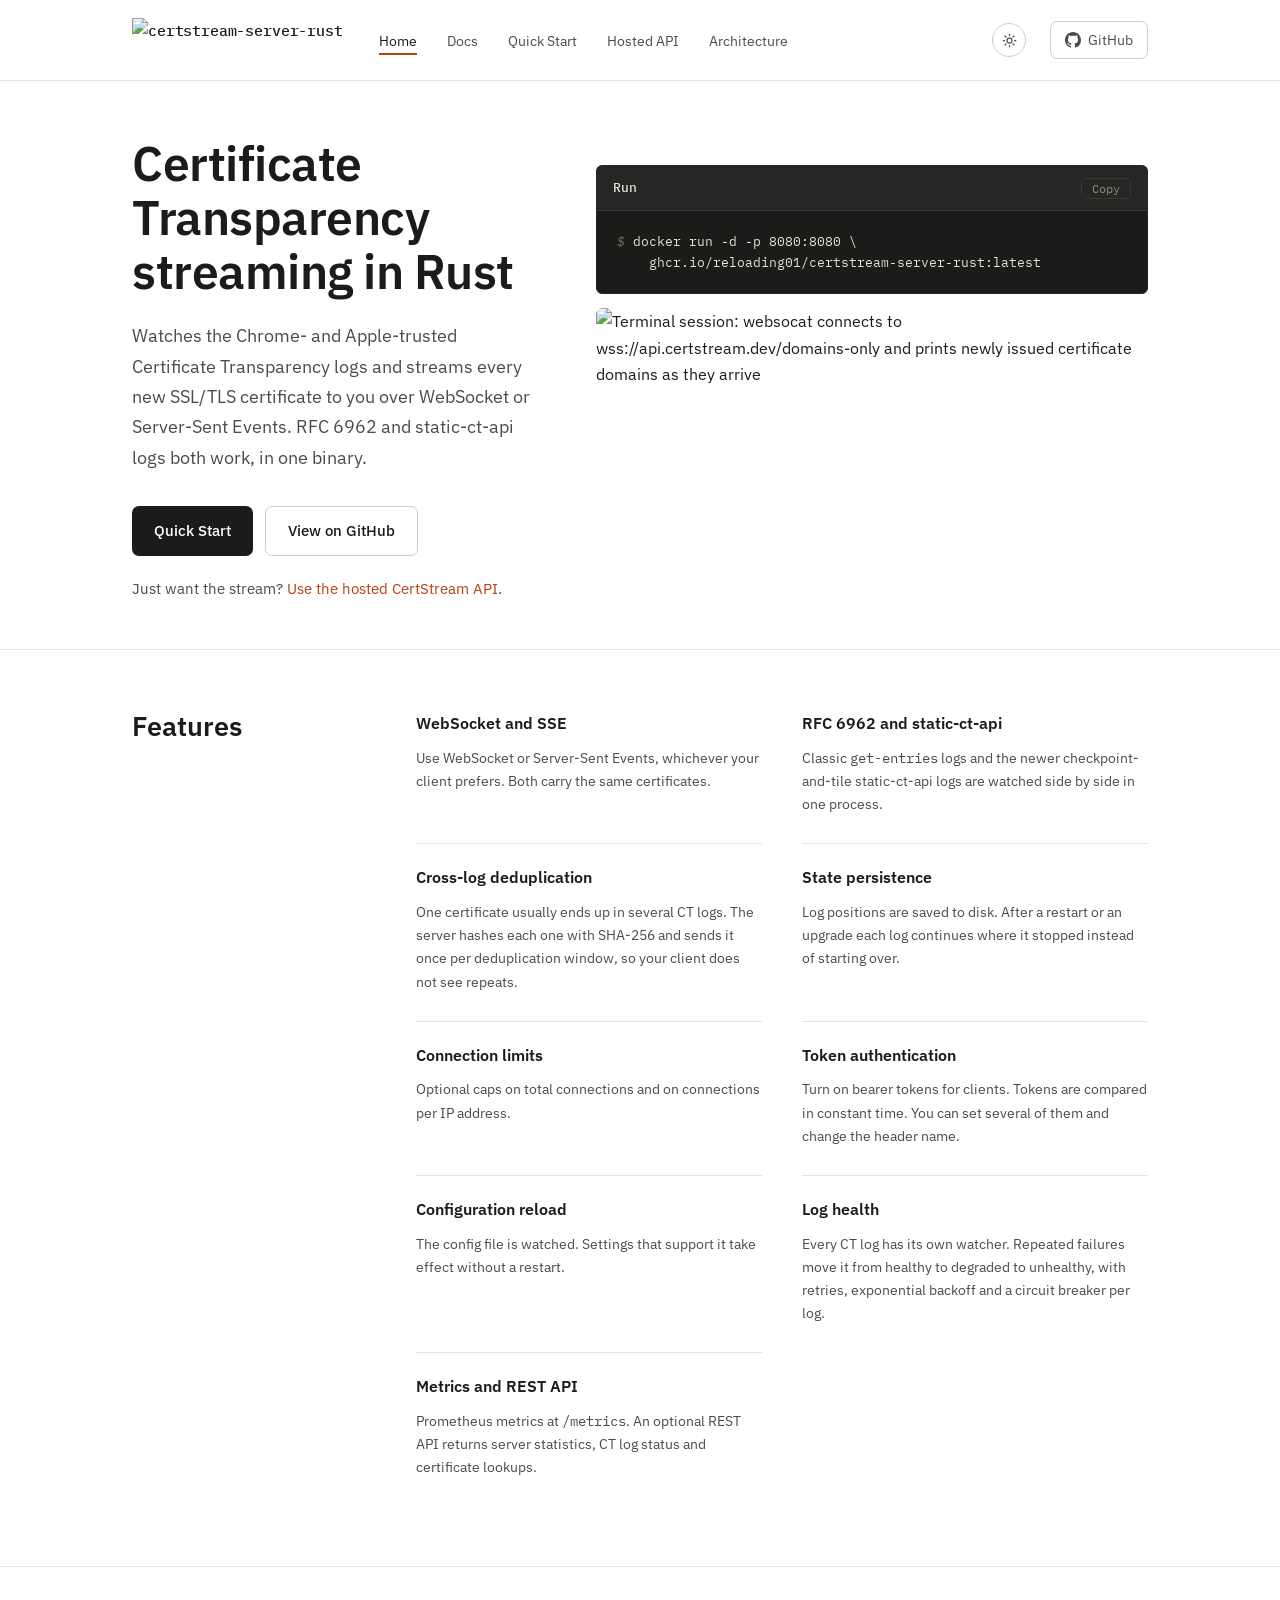
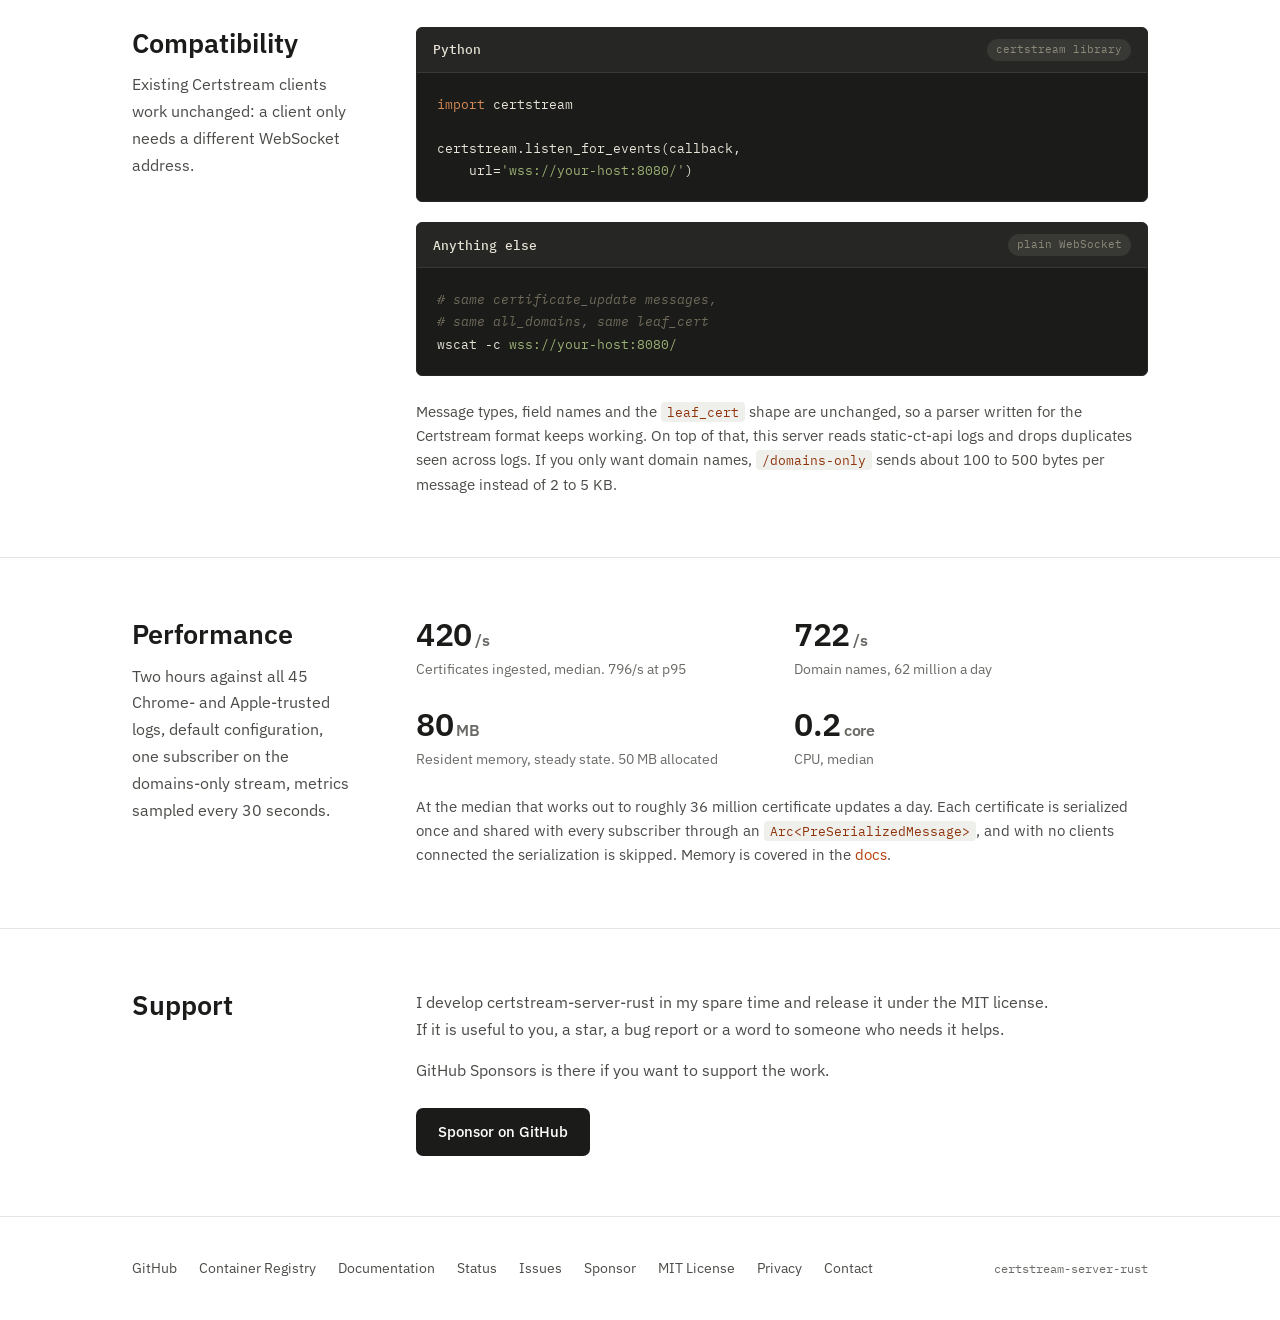
==== commit 2ed5b2ff: "docs(site): sell hosted API access through GitHub Sponsors The hosted endpoint now needs a key. The " ====
--- a/docs/index.html
+++ b/docs/index.html
@@ -101,7 +101,7 @@
                 "name": "Is there a free certstream API available?",
                 "acceptedAnswer": {
                     "@type": "Answer",
-                    "text": "You can self-host certstream-server-rust for free using Docker. Run `docker run -d -p 8080:8080 ghcr.io/reloading01/certstream-server-rust:latest` and connect via WebSocket at ws://localhost:8080/ or SSE at http://localhost:8080/sse."
+                    "text": "You can self-host certstream-server-rust for free using Docker. Run `docker run -d -p 8080:8080 ghcr.io/reloading01/certstream-server-rust:latest` and connect via WebSocket at ws://localhost:8080/ or SSE at http://localhost:8080/sse. A hosted endpoint at api.certstream.dev is available with an API key from $2 a month through GitHub Sponsors."
                 }
             },
             {
@@ -133,7 +133,7 @@
                     <li><a href="/" class="active">Home</a></li>
                     <li><a href="docs.html">Docs</a></li>
                     <li><a href="quickstart.html">Quick Start</a></li>
-                    <li><a href="free-certstream-api.html">Free API</a></li>
+                    <li><a href="hosted-api.html">Hosted API</a></li>
                     <li><a href="architecture.html">Architecture</a></li>
                 </ul>
             </nav>
@@ -157,7 +157,7 @@
             <li><a href="/" class="active">Home</a></li>
             <li><a href="docs.html">Docs</a></li>
             <li><a href="quickstart.html">Quick Start</a></li>
-            <li><a href="free-certstream-api.html">Free API</a></li>
+            <li><a href="hosted-api.html">Hosted API</a></li>
             <li><a href="architecture.html">Architecture</a></li>
             <li><a href="https://github.com/reloading01/certstream-server-rust" target="_blank" rel="noopener">GitHub</a></li>
         </ul>
@@ -175,7 +175,7 @@
                         <a href="/quickstart.html" class="btn btn-primary">Quick Start</a>
                         <a href="https://github.com/reloading01/certstream-server-rust" class="btn btn-secondary" target="_blank" rel="noopener">View on GitHub</a>
                     </div>
-                    <p class="hero-note">Just want the stream? <a href="/free-certstream-api.html">Use the free hosted CertStream API</a>.</p>
+                    <p class="hero-note">Just want the stream? <a href="/hosted-api.html">Use the hosted CertStream API</a>.</p>
                     <p class="hero-stats" id="hero-stats" hidden></p>
                 </div>
                 <div class="hero-demo">
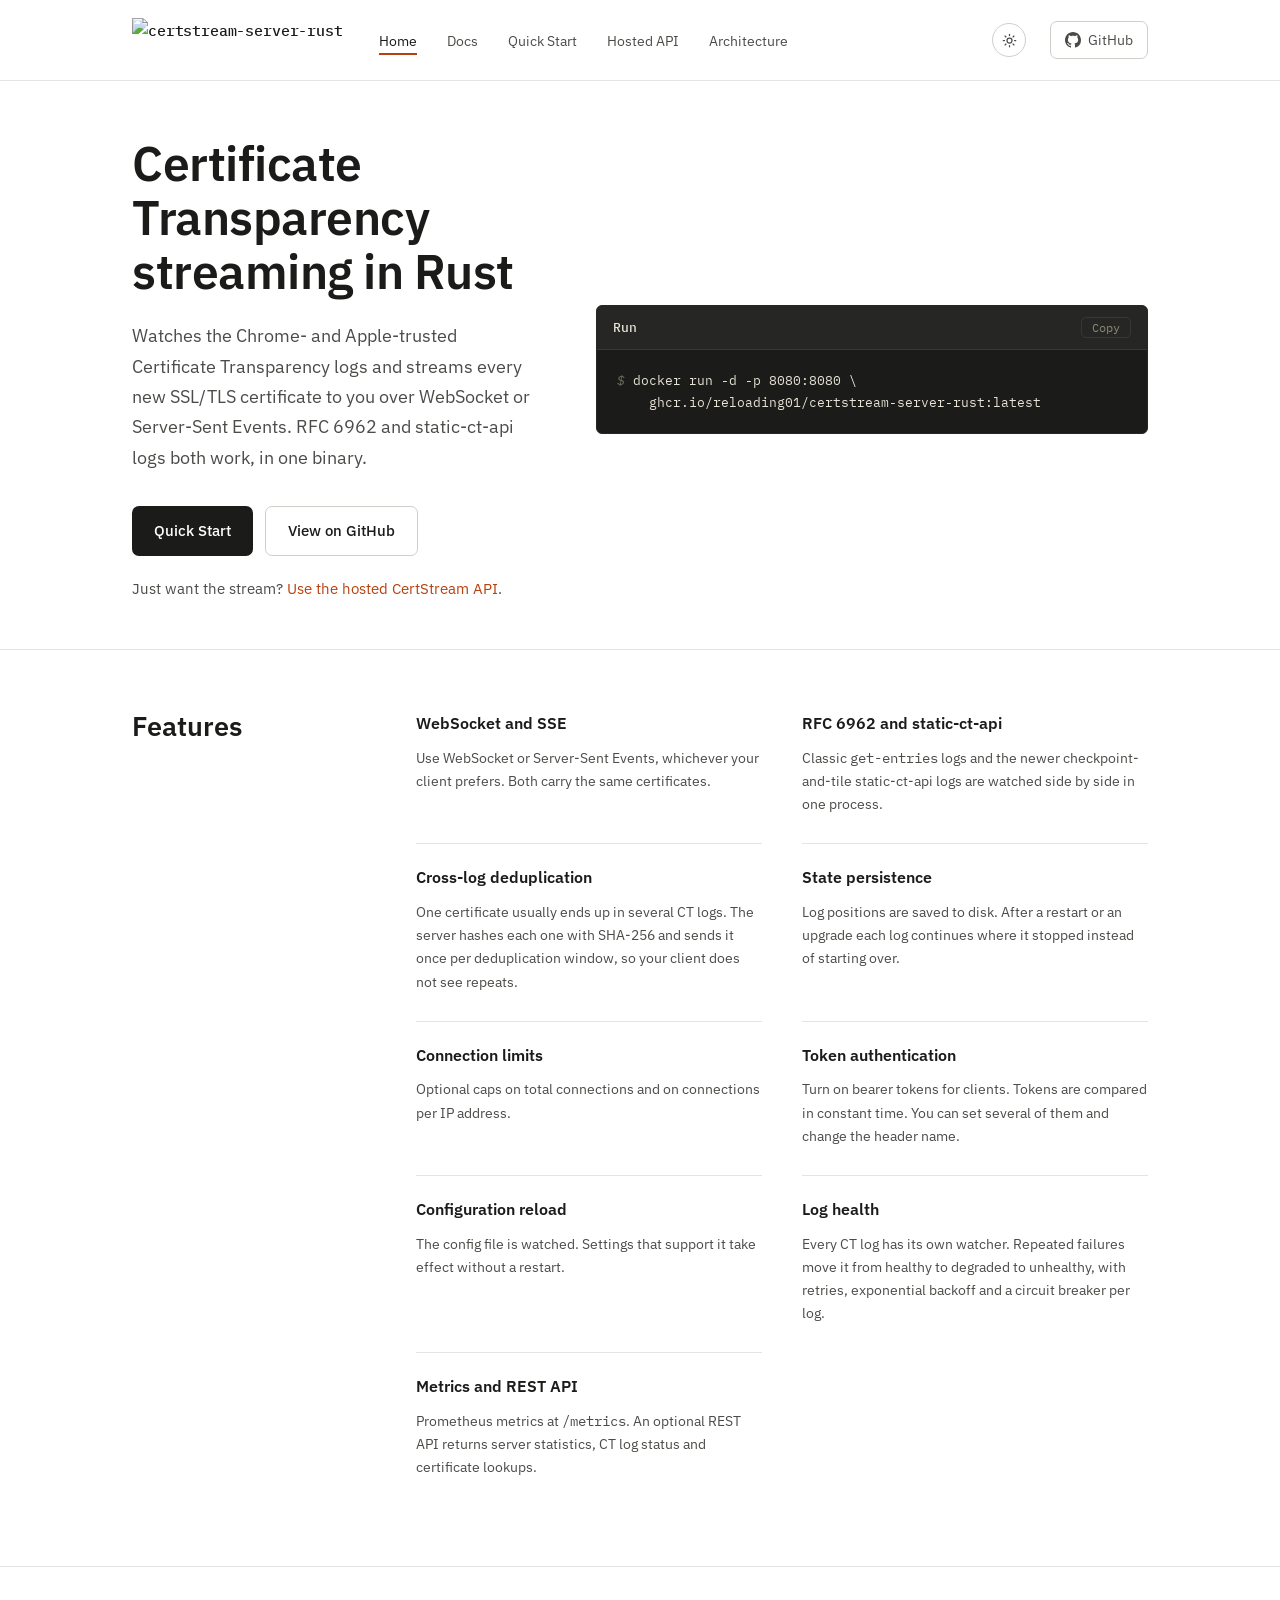
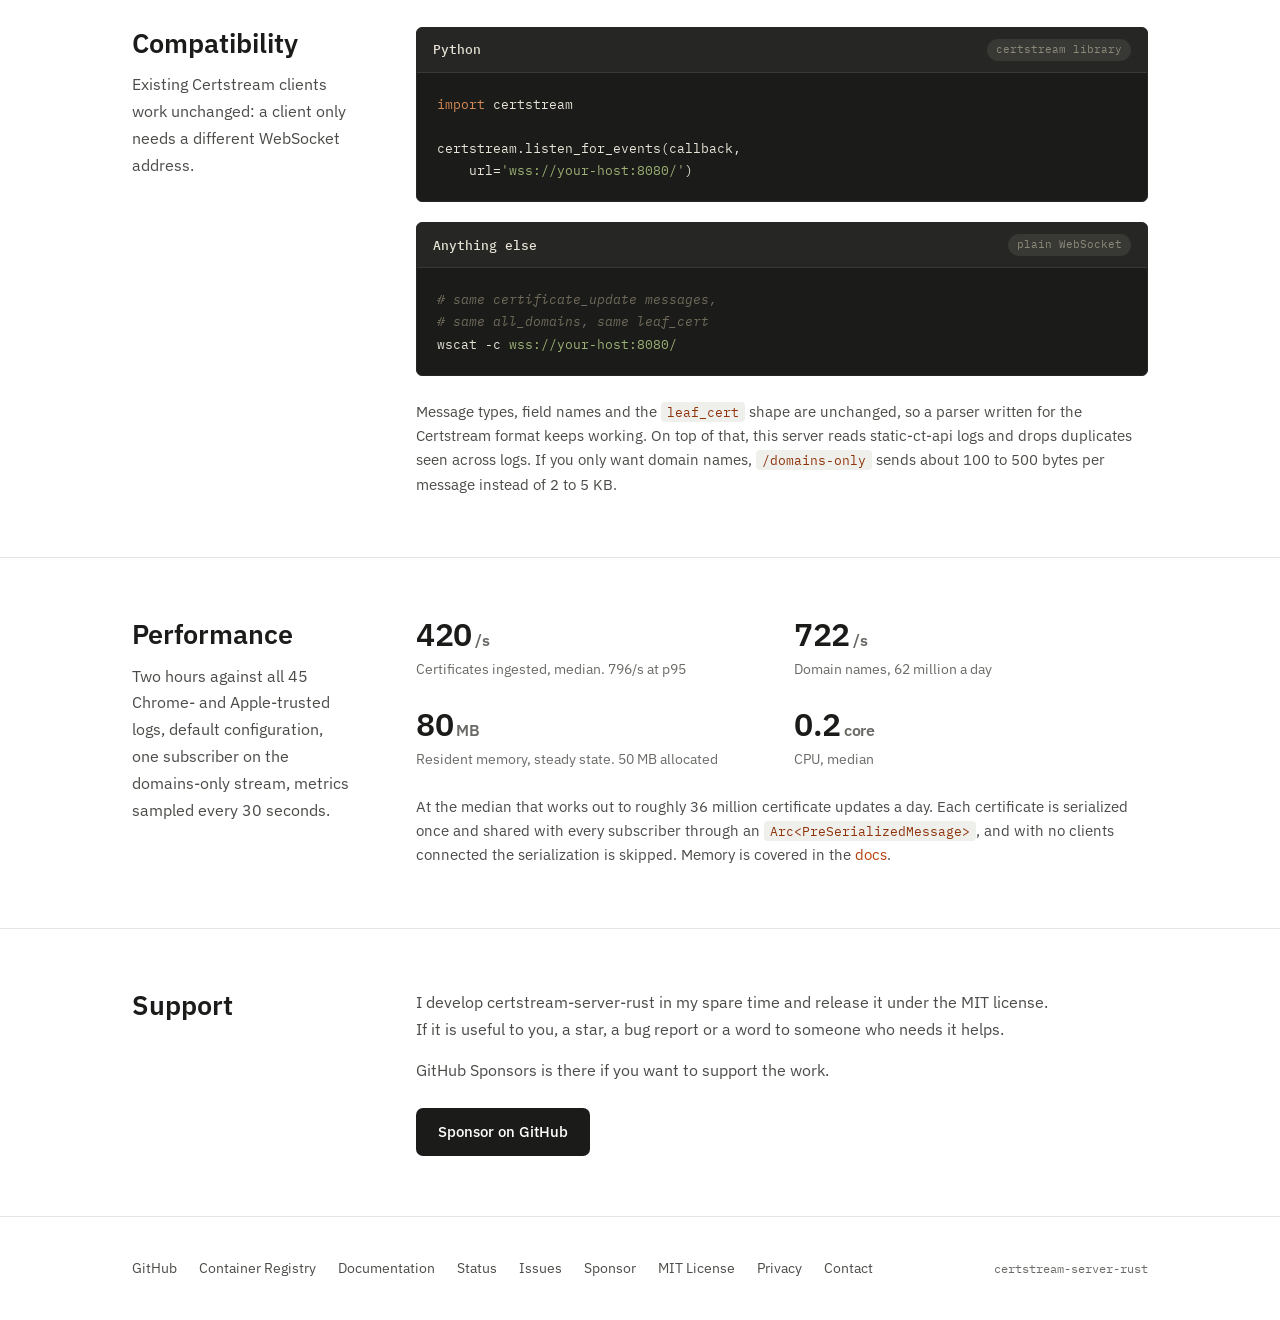
==== commit cea72b2b: "docs(site): drop the demo recording It showed the hosted endpoint without a key, which no longer con" ====
--- a/docs/index.html
+++ b/docs/index.html
@@ -187,7 +187,6 @@
                         <pre class="wrap"><span class="cm">$</span> docker run -d -p 8080:8080 \
     ghcr.io/reloading01/certstream-server-rust:latest</pre>
                     </div>
-                    <img class="hero-term" src="/demo.svg" width="600" height="288" alt="Terminal session: websocat connects to wss://api.certstream.dev/domains-only and prints newly issued certificate domains as they arrive">
                 </div>
             </div>
         </section>
--- a/docs/styles.css
+++ b/docs/styles.css
@@ -173,7 +173,6 @@
 .hero-stats a:hover { color: var(--ink); text-decoration: none; }
 .hero-demo { display: flex; flex-direction: column; gap: 14px; min-width: 0; }
 .hero-demo .code-example pre { font-size: 0.8rem; }
-.hero-term { width: 100%; height: auto; display: block; border-radius: var(--radius); }
 .copy-btn {
     margin-left: auto;
     background: none;
